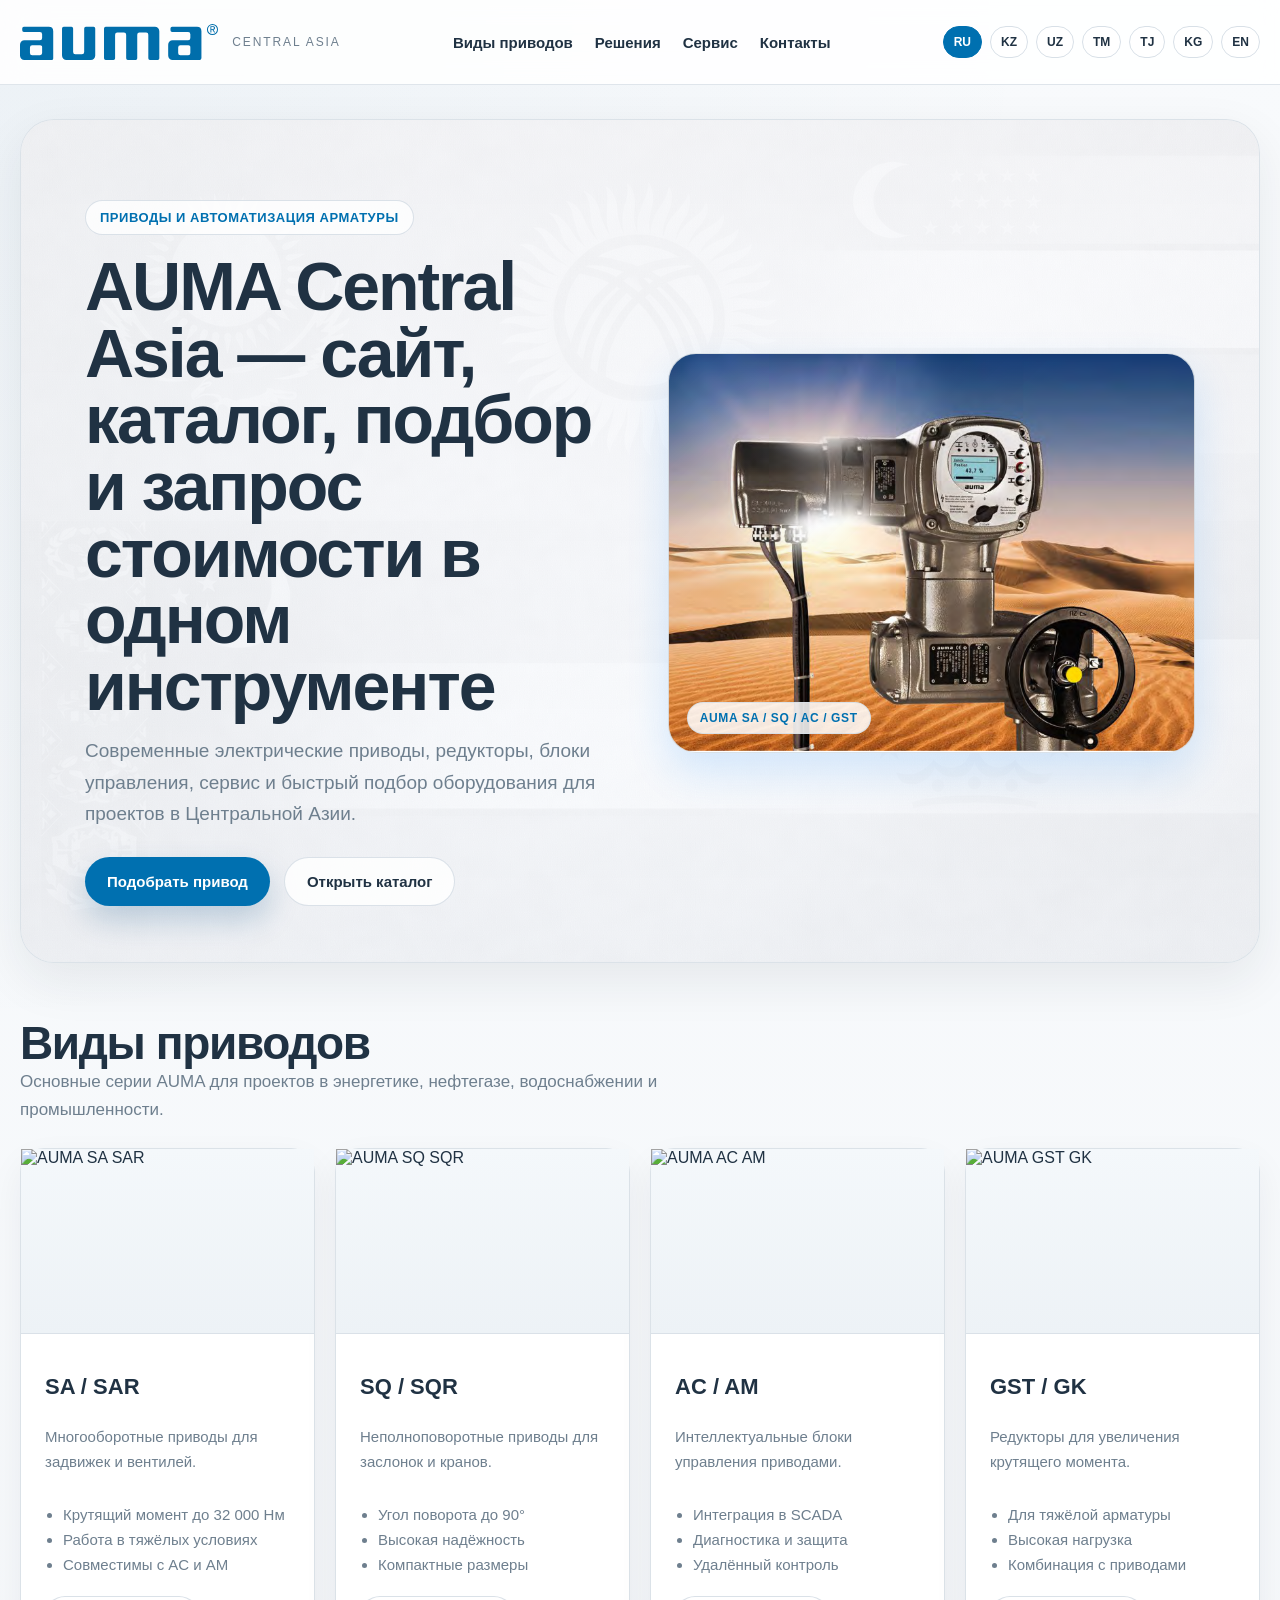
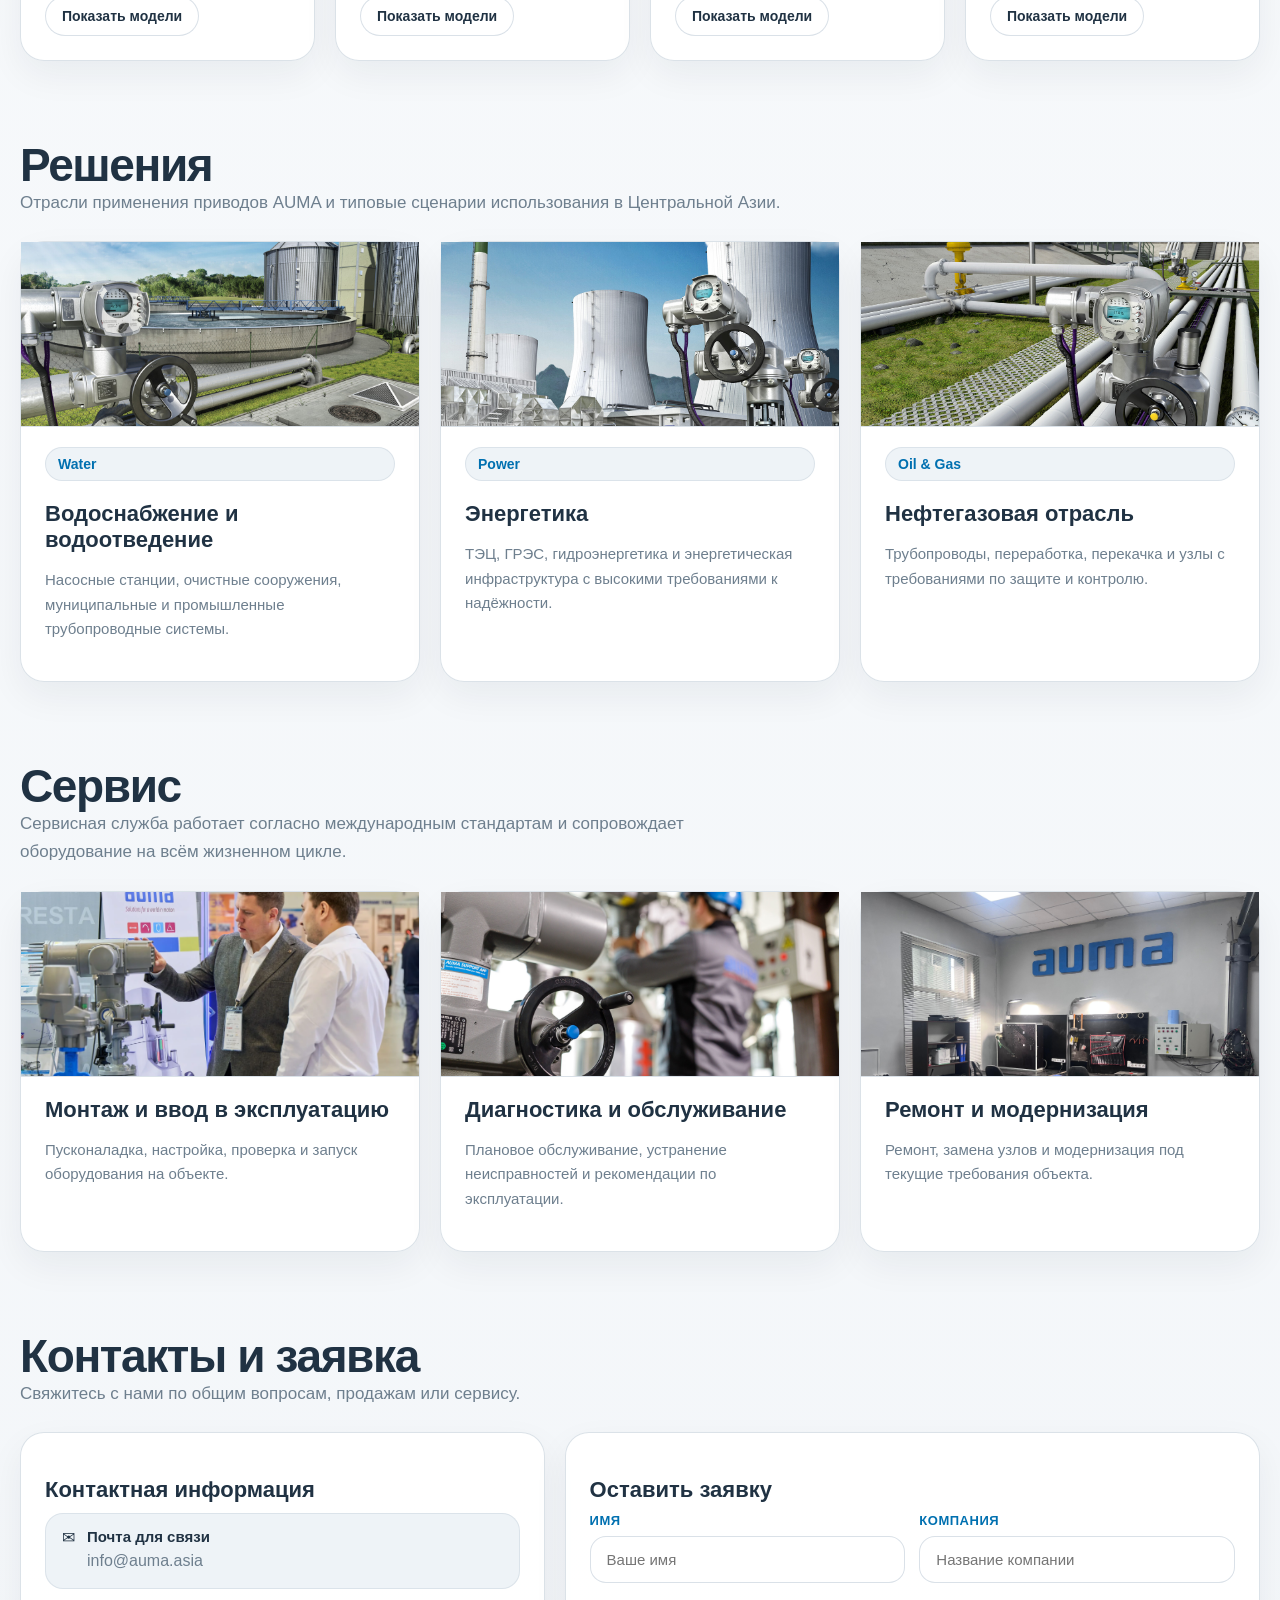
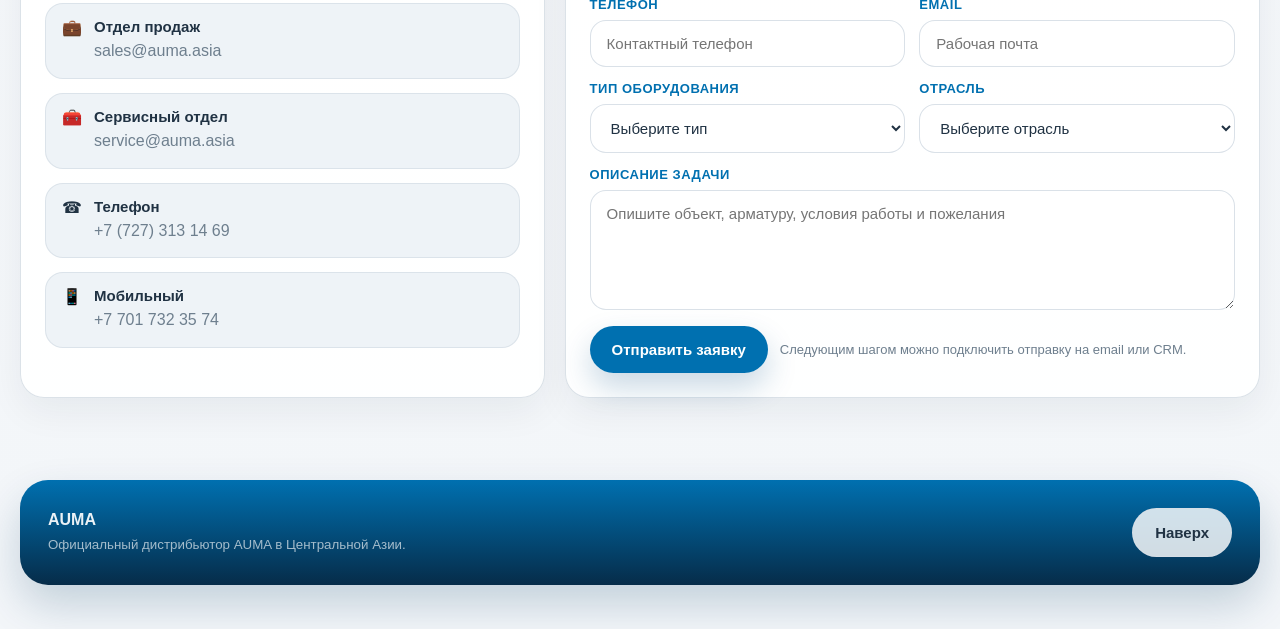
==== index.html @ 79d2a7bd "v1. website auma.asia" ====
<!DOCTYPE html>
<html lang="ru">
<head>
  <meta charset="UTF-8" />
  <meta name="viewport" content="width=device-width, initial-scale=1.0" />
  <title>AUMA Central Asia</title>
  <meta name="description" content="Официальный дистрибьютор AUMA в Центральной Азии. Электрические приводы, редукторы, блоки управления. Казахстан, Узбекистан, Кыргызстан, Таджикистан, Туркменистан.">
  <meta name="keywords" content="AUMA, электроприводы, арматура, Казахстан, Центральная Азия, дистрибьютор">
  <meta name="author" content="Actuator Service">

  <!-- Open Graph — как сайт выглядит при шеринге в мессенджерах -->
  <meta property="og:title" content="AUMA Central Asia — официальный дистрибьютор">
  <meta property="og:description" content="Электрические приводы и промышленная арматура для Центральной Азии.">
  <meta property="og:type" content="website">
  <meta property="og:url" content="https://auma.asia">
  <style>
    :root {
      --bg: #f3f6f9;
      --surface: #ffffff;
      --surface-2: #eef3f7;
      --text: #203243;
      --muted: #6e7f8e;
      --line: #d8e0e7;
      --brand: #0070B0;
      --brand-dark: #0070B0;
      --shadow: 0 18px 50px rgba(23, 39, 56, 0.08);
      --container: 1240px;
    }

    * { box-sizing: border-box; }
    html { scroll-behavior: smooth; }
    body {
      margin: 0;
      font-family: Arial, Helvetica, sans-serif;
      color: var(--text);
      background:
        radial-gradient(circle at top left, rgba(10,79,132,0.05), transparent 26%),
        linear-gradient(180deg, #f8fafc 0%, var(--bg) 100%);
    }

    a { color: inherit; text-decoration: none; }
    img { display: block; max-width: 100%; }
    button, input, select, textarea { font: inherit; }

    .container {
      width: min(var(--container), calc(100% - 28px));
      margin: 0 auto;
    }

    .topbar {
      position: sticky;
      top: 0;
      z-index: 50;
      backdrop-filter: blur(14px);
      background: rgba(255,255,255,0.86);
      border-bottom: 1px solid rgba(216,224,231,0.82);
    }

    .topbar-inner {
      min-height: 84px;
      display: grid;
      grid-template-columns: auto 1fr auto;
      gap: 18px;
      align-items: center;
    }

    .logo-wrap {
      display: flex;
      align-items: center;
      gap: 14px;
      min-width: 230px;
    }

    .logo-mark {
      width: 54px;
      height: 54px;
      border-radius: 12px;
      background: linear-gradient(180deg, var(--brand), var(--brand-dark));
      color: #fff;
      display: grid;
      place-items: center;
      font-weight: 900;
      font-size: 22px;
      letter-spacing: 1px;
      box-shadow: 0 10px 22px rgba(10,79,132,0.18);
    }

    .logo-text {
      display: flex;
      flex-direction: column;
      gap: 2px;
    }

    .logo-text strong {
      font-size: 40px;
      line-height: 1;
      color: var(--brand);
      letter-spacing: 0.08em;
    }

    .logo-text span {
      font-size: 12px;
      letter-spacing: 0.16em;
      text-transform: uppercase;
      color: var(--muted);
    }

    .nav {
      display: flex;
      justify-content: center;
      align-items: center;
      gap: 22px;
      flex-wrap: wrap;
    }

    .nav a {
      font-size: 15px;
      font-weight: 700;
      color: var(--text);
      position: relative;
      padding: 8px 0;
    }

    .nav a::after {
      content: "";
      position: absolute;
      left: 0;
      bottom: -2px;
      width: 0;
      height: 2px;
      background: var(--brand);
      transition: width 0.2s ease;
    }

    .nav a:hover::after,
    .nav a:focus-visible::after { width: 100%; }

    .lang-switch {
      display: flex;
      align-items: center;
      gap: 8px;
      flex-wrap: wrap;
      justify-content: flex-end;
      min-width: 280px;
    }

    .lang-btn {
      border: 1px solid var(--line);
      background: rgba(255,255,255,0.9);
      color: var(--text);
      padding: 8px 10px;
      border-radius: 999px;
      font-size: 12px;
      font-weight: 700;
      cursor: pointer;
      transition: all 0.2s ease;
    }

    .lang-btn.active,
    .lang-btn:hover { background: var(--brand); color: #fff; border-color: var(--brand); }

    .hero { padding: 34px 0 40px; }

    .hero-card {
      position: relative;
      overflow: hidden;
      background: linear-gradient(180deg, rgba(255,255,255,0.94), rgba(247,250,252,0.92));
      border-radius: 34px;
      border: 1px solid rgba(216,224,231,0.92);
      box-shadow: var(--shadow);
      min-height: 660px;
    }

    .hero-card::before {
      content: '';
      position: absolute;
      inset: 0;
      background-image: url('img/flags-bg.png');
      background-size: cover;
      background-position: center;
      opacity: 0.45;
      z-index: 0;
    }

    .hero-inner {
      position: relative;
      z-index: 1;
      padding: 80px 64px 56px;
      display: grid;
      grid-template-columns: 1.02fr 0.98fr;
      gap: 34px;
      align-items: center;
      min-height: 660px;
    }

    .eyebrow {
      display: inline-flex;
      padding: 9px 14px;
      border-radius: 999px;
      background: rgba(255,255,255,0.78);
      border: 1px solid rgba(216,224,231,0.95);
      color: var(--brand-dark);
      font-size: 13px;
      font-weight: 700;
      letter-spacing: 0.04em;
      text-transform: uppercase;
      margin-bottom: 18px;
    }

    .hero h1 {
      margin: 0 0 16px;
      font-size: clamp(40px, 6vw, 68px);
      line-height: 0.98;
      letter-spacing: -0.03em;
      max-width: 760px;
    }

    .hero p {
      margin: 0;
      max-width: 700px;
      font-size: 19px;
      line-height: 1.65;
      color: var(--muted);
    }

    .hero-actions {
      display: flex;
      flex-wrap: wrap;
      gap: 14px;
      margin-top: 28px;
    }

    .btn {
      border: 0;
      border-radius: 999px;
      padding: 15px 22px;
      display: inline-flex;
      align-items: center;
      justify-content: center;
      gap: 10px;
      font-size: 15px;
      font-weight: 700;
      cursor: pointer;
      transition: transform 0.18s ease, box-shadow 0.18s ease, background 0.18s ease;
    }

    .btn:hover { transform: translateY(-1px); }
    .btn-primary {
      color: #fff;
      background: linear-gradient(180deg, var(--brand), var(--brand-dark));
      box-shadow: 0 14px 30px rgba(10,79,132,0.22);
    }
    .btn-secondary {
      color: var(--text);
      background: rgba(255,255,255,0.82);
      border: 1px solid rgba(216,224,231,0.94);
    }
    .btn-secondary:hover {
      background: var(--brand-dark);
      color: #ffffff;
      border-color: var(--brand-dark);
    }
      
    .btn-small { padding: 11px 16px; font-size: 14px; }

    .visual-frame {
      overflow: hidden;
      border-radius: 28px;
      border: 1px solid rgba(216,224,231,0.92);
      background: linear-gradient(180deg, #f8fafc, #edf3f7);
      box-shadow: 0 18px 42px rgba(22, 138, 255, 0.164);
    }

    .hero-visual {
      min-height: 400px;
      background:
        linear-gradient(135deg, rgba(10,79,132,0.08), transparent 45%),
        url('img/auma basic 1 block.png') center/contain no-repeat,
        linear-gradient(180deg, #f8fafc, #edf3f7);
      background-size: auto, cover, cover;
      position: relative;
    }

    .hero-visual::after {
      content: 'AUMA SA / SQ / AC / GST';
      position: absolute;
      left: 18px;
      bottom: 18px;
      padding: 8px 12px;
      border-radius: 999px;
      background: rgba(255,255,255,0.85);
      border: 1px solid rgba(216,224,231,0.92);
      color: var(--brand-dark);
      font-size: 12px;
      font-weight: 700;
      letter-spacing: 0.05em;
    }

    .section { padding: 16px 0 64px; }
    .section-header {
      display: flex;
      justify-content: space-between;
      align-items: end;
      gap: 14px;
      flex-wrap: wrap;
      margin-bottom: 24px;
    }

    .section-header h2 {
      margin: 0;
      font-size: clamp(30px, 4vw, 46px);
      line-height: 1.05;
      letter-spacing: -0.03em;
    }

    .section-header p {
      margin: 0;
      max-width: 780px;
      font-size: 17px;
      color: var(--muted);
      line-height: 1.65;
    }

    .drive-grid,
    .segment-grid,
    .service-grid,
    .contact-grid,
    .tools-grid,
    .quote-grid {
      display: grid;
      gap: 20px;
    }

    .drive-grid { grid-template-columns: repeat(4, minmax(0, 1fr)); }
    .segment-grid { grid-template-columns: repeat(3, minmax(0, 1fr)); }
    .service-grid { grid-template-columns: repeat(3, minmax(0, 1fr)); }
    .contact-grid { grid-template-columns: 0.86fr 1.14fr; }
    .tools-grid { grid-template-columns: 1fr 1fr; }
    .quote-grid { grid-template-columns: 1.15fr 0.85fr; }

    .card {
      background: rgba(255,255,255,0.92);
      border: 1px solid rgba(216,224,231,0.92);
      border-radius: 24px;
      padding: 24px;
      box-shadow: 0 14px 36px rgba(21,36,51,0.06);
    }

    .card h3 {
      margin: 20px 0 10px;
      font-size: 22px;
    }

    .card p,
    .card li,
    .muted {
      color: var(--muted);
      line-height: 1.65;
      font-size: 15px;
    }

    .card ul { margin: 14px 0 0; padding-left: 18px; }

    .card-media {
      position: relative;
      height: 185px;
      margin: -24px -24px 20px;
      border-bottom: 1px solid rgba(216,224,231,0.92);
      background: linear-gradient(180deg, #f4f8fb, #edf2f6);
      display: flex;
      align-items: center;
      justify-content: center;
      overflow: hidden;
    }

    .card-media img { width: 100%; height: 100%; object-fit: cover; }

    .chip-row {
      display: flex;
      flex-wrap: wrap;
      gap: 8px;
      margin-top: 14px;
    }

    .chip {
      padding: 8px 12px;
      border-radius: 999px;
      background: var(--surface-2);
      border: 1px solid rgba(216,224,231,0.84);
      color: var(--brand-dark);
      font-size: 14px;
      font-weight: 700;
    }

    .series-card { display: flex; flex-direction: column; }
    .series-card .actions,
    .product-card .actions {
      display: flex;
      gap: 10px;
      flex-wrap: wrap;
      margin-top: auto;
      padding-top: 18px;
    }

    .catalog-toolbar {
      display: flex;
      gap: 12px;
      flex-wrap: wrap;
      margin-bottom: 18px;
    }

    .toolbar-input,
    .toolbar-select,
    input,
    select,
    textarea {
      width: 100%;
      border: 1px solid rgba(216,224,231,0.94);
      background: rgba(255,255,255,0.96);
      border-radius: 16px;
      padding: 14px 16px;
      font-size: 15px;
      color: var(--text);
      outline: none;
      transition: border-color 0.2s ease, box-shadow 0.2s ease;
    }

    input:focus,
    select:focus,
    textarea:focus {
      border-color: rgba(10,79,132,0.55);
      box-shadow: 0 0 0 4px rgba(10,79,132,0.08);
    }

    .toolbar-input { min-width: 260px; flex: 1; }
    .toolbar-select { min-width: 210px; flex: 0.45; }

    .product-grid {
      display: grid;
      grid-template-columns: repeat(4, minmax(0, 1fr));
      gap: 20px;
    }

    .product-card {
      background: rgba(255,255,255,0.92);
      border: 1px solid rgba(216,224,231,0.92);
      border-radius: 24px;
      padding: 22px;
      box-shadow: 0 14px 36px rgba(21,36,51,0.06);
      display: flex;
      flex-direction: column;
      gap: 12px;
    }

    .product-card .title-row {
      display: flex;
      align-items: start;
      justify-content: space-between;
      gap: 12px;
    }

    .badge {
      display: inline-flex;
      align-items: center;
      justify-content: center;
      padding: 8px 10px;
      min-width: 84px;
      border-radius: 999px;
      background: rgba(10,79,132,0.08);
      color: var(--brand-dark);
      font-size: 12px;
      font-weight: 800;
    }

    .selector-grid {
      display: grid;
      grid-template-columns: repeat(2, minmax(0, 1fr));
      gap: 14px;
    }

    .field,
    .field-full {
      display: grid;
      gap: 8px;
    }

    .field-full { grid-column: 1 / -1; }

    label {
      font-size: 13px;
      font-weight: 700;
      color: var(--brand-dark);
      text-transform: uppercase;
      letter-spacing: 0.04em;
    }

    textarea { min-height: 120px; resize: vertical; }

    .selector-result {
      margin-top: 18px;
      padding: 18px;
      background: var(--surface-2);
      border-radius: 20px;
      border: 1px solid rgba(216,224,231,0.9);
      min-height: 140px;
    }

    .selector-result h4 { margin: 0 0 8px; font-size: 20px; }

    .contact-list { display: grid; gap: 14px; }

    .contact-item {
      display: flex;
      align-items: start;
      gap: 12px;
      padding: 14px 16px;
      border-radius: 18px;
      background: var(--surface-2);
      border: 1px solid rgba(216,224,231,0.84);
    }

    .contact-item strong { display: block; margin-bottom: 4px; font-size: 15px; }
    .contact-item a,
    .contact-item span { color: var(--muted); line-height: 1.55; }

    .form-grid {
      display: grid;
      grid-template-columns: repeat(2, minmax(0, 1fr));
      gap: 14px;
    }

    .form-actions {
      margin-top: 16px;
      display: flex;
      flex-wrap: wrap;
      gap: 12px;
      align-items: center;
    }

    .form-note { font-size: 13px; color: var(--muted); line-height: 1.55; }

    .quote-table {
      width: 100%;
      border-collapse: collapse;
      font-size: 14px;
    }

    .quote-table th,
    .quote-table td {
      border-bottom: 1px solid rgba(216,224,231,0.86);
      padding: 12px 8px;
      text-align: left;
      vertical-align: top;
    }

    .quote-table th {
      color: var(--brand-dark);
      font-size: 12px;
      text-transform: uppercase;
      letter-spacing: 0.05em;
    }

    .summary-box {
      padding: 18px;
      border-radius: 20px;
      background: var(--surface-2);
      border: 1px solid rgba(216,224,231,0.9);
      display: grid;
      gap: 12px;
    }

    .summary-line {
      display: flex;
      justify-content: space-between;
      gap: 12px;
      font-size: 15px;
    }

    .footer { padding: 18px 0 44px; }

    .footer-card {
      background: linear-gradient(180deg, var(--brand-dark), #062c49);
      color: rgba(255,255,255,0.92);
      border-radius: 28px;
      padding: 28px;
      display: flex;
      justify-content: space-between;
      align-items: center;
      gap: 18px;
      flex-wrap: wrap;
      box-shadow: 0 20px 44px rgba(7,58,98,0.2);
    }

    .footer small { display: block; color: rgba(255,255,255,0.64); margin-top: 6px; line-height: 1.5; }

    .modal {
      position: fixed;
      inset: 0;
      background: rgba(11,22,33,0.58);
      display: none;
      align-items: center;
      justify-content: center;
      padding: 20px;
      z-index: 80;
    }

    .modal.open { display: flex; }

    .modal-card {
      width: min(980px, 100%);
      max-height: min(88vh, 980px);
      overflow: auto;
      background: #fff;
      border-radius: 28px;
      box-shadow: 0 30px 70px rgba(7,20,31,0.24);
      border: 1px solid rgba(216,224,231,0.9);
    }

    .modal-head {
      position: sticky;
      top: 0;
      z-index: 2;
      background: rgba(255,255,255,0.96);
      border-bottom: 1px solid rgba(216,224,231,0.88);
      padding: 20px 24px;
      display: flex;
      justify-content: space-between;
      gap: 16px;
      align-items: start;
    }

    .modal-body { padding: 24px; display: grid; gap: 22px; }

    .modal-close {
      border: 0;
      width: 40px;
      height: 40px;
      border-radius: 999px;
      background: var(--surface-2);
      cursor: pointer;
      font-size: 18px;
      font-weight: 700;
    }

    .td1-grid {
      display: grid;
      grid-template-columns: 0.95fr 1.05fr;
      gap: 20px;
      align-items: start;
    }

    .td1-box {
      border: 1px solid rgba(216,224,231,0.9);
      border-radius: 22px;
      overflow: hidden;
      background: #fff;
    }

    .td1-head {
      padding: 14px 16px;
      background: linear-gradient(180deg, var(--brand), var(--brand-dark));
      color: #fff;
      font-size: 14px;
      font-weight: 800;
      letter-spacing: 0.04em;
      text-transform: uppercase;
    }

    .td1-body { padding: 16px; }

    .spec-table {
      width: 100%;
      border-collapse: collapse;
      font-size: 14px;
    }

    .spec-table td {
      border-bottom: 1px solid rgba(216,224,231,0.84);
      padding: 10px 0;
      vertical-align: top;
    }

    .spec-table td:first-child {
      color: var(--muted);
      width: 42%;
      padding-right: 12px;
    }

    .mini-kpi {
      display: grid;
      grid-template-columns: repeat(3, minmax(0,1fr));
      gap: 12px;
    }

    .mini-kpi .item {
      background: var(--surface-2);
      border: 1px solid rgba(216,224,231,0.86);
      border-radius: 18px;
      padding: 14px;
    }

    .mini-kpi strong { display: block; font-size: 20px; color: var(--brand-dark); }

    @media (max-width: 1180px) {
      .topbar-inner {
        grid-template-columns: 1fr;
        justify-items: center;
        padding: 14px 0;
      }
      .lang-switch,
      .logo-wrap { min-width: auto; }
      .hero-inner,
      .drive-grid,
      .segment-grid,
      .service-grid,
      .contact-grid,
      .tools-grid,
      .quote-grid,
      .product-grid,
      .td1-grid { grid-template-columns: 1fr; }
      .hero-card,
      .hero-inner { min-height: auto; }
      .hero-inner { padding: 54px 24px 34px; }
    }

    @media (max-width: 760px) {
      .container { width: min(var(--container), calc(100% - 18px)); }
      .logo-text strong { font-size: 32px; }
      .hero h1 { font-size: 36px; }
      .hero p { font-size: 17px; }
      .form-grid,
      .selector-grid { grid-template-columns: 1fr; }
      .nav,
      .lang-switch,
      .hero-actions,
      .form-actions { justify-content: flex-start; }
      .flag { opacity: 0.20; }
      .section { padding: 12px 0 42px; }
      .mini-kpi { grid-template-columns: 1fr; }
    }

    .toast {
      position: fixed;
      bottom: 32px;
      right: 32px;
      z-index: 999;
      background: #fff;
      border: 1px solid rgba(216,224,231,0.92);
      border-radius: 16px;
      box-shadow: 0 18px 50px rgba(23,39,56,0.13);
      padding: 18px 24px;
      display: flex;
      align-items: center;
      gap: 14px;
      font-size: 15px;
      font-weight: 600;
      color: var(--text);
      max-width: 360px;
      transform: translateY(120px);
      opacity: 0;
      transition: all 0.35s cubic-bezier(0.34, 1.56, 0.64, 1);
    }
    .toast.show {
      transform: translateY(0);
      opacity: 1;
    }
    .toast-icon {
      width: 36px;
      height: 36px;
      border-radius: 50%;
      background: linear-gradient(180deg, var(--brand), var(--brand-dark));
      color: #fff;
      display: grid;
      place-items: center;
      flex-shrink: 0;
      font-size: 18px;
    }
  </style>
</head>
<body>
  <header class="topbar">
    <div class="container topbar-inner">
        <a class="logo-wrap" href="#top" aria-label="AUMA Central Asia">
          <img src="img/auma-logo.svg" alt="AUMA" style="height:36px;">
          <span style="font-size:12px;letter-spacing:0.16em;text-transform:uppercase;color:var(--muted);" data-i18n="brandRegion">Central Asia</span>
        </a>

      <nav class="nav" aria-label="Главная навигация">
        <a href="#drives" data-i18n="navDrives">Виды приводов</a>
        <a href="#solutions" data-i18n="navSolutions">Решения</a>
        <a href="#service" data-i18n="navService">Сервис</a>
        <a href="#contacts" data-i18n="navContacts">Контакты</a>
      </nav>

      <div class="lang-switch" aria-label="Переключение языка">
        <button class="lang-btn active" data-lang="ru">RU</button>
        <button class="lang-btn" data-lang="kk">KZ</button>
        <button class="lang-btn" data-lang="uz">UZ</button>
        <button class="lang-btn" data-lang="tk">TM</button>
        <button class="lang-btn" data-lang="tg">TJ</button>
        <button class="lang-btn" data-lang="ky">KG</button>
        <button class="lang-btn" data-lang="en">EN</button>
      </div>
    </div>
  </header>

  <main id="top">
    <section class="hero">
      <div class="container">
        <div class="hero-card">
          <div class="hero-inner">
            <div>
              <div class="eyebrow" data-i18n="eyebrow">Приводы и автоматизация арматуры</div>
              <h1 data-i18n="heroTitle">AUMA Central Asia — сайт, каталог, подбор и запрос стоимости в одном инструменте</h1>
              <p data-i18n="heroText">Современные электрические приводы, редукторы, блоки управления, сервис и быстрый подбор оборудования для проектов в Центральной Азии.</p>
              <div class="hero-actions">
                <a class="btn btn-primary" href="#selector" data-i18n="heroCtaPrimary">Подобрать привод</a>
                <a class="btn btn-secondary" href="#catalog" data-i18n="heroCtaSecondary">Открыть каталог</a>
              </div>
            </div>

            <div class="visual-frame hero-visual"></div>
          </div>
        </div>
      </div>
    </section>

    <section class="section" id="drives">
      <div class="container">
        <div class="section-header">
          <div>
            <h2 data-i18n="drivesTitle">Виды приводов</h2>
            <p data-i18n="drivesText">Основные серии AUMA для проектов в энергетике, нефтегазе, водоснабжении и промышленности.</p>
          </div>
        </div>

        <div class="drive-grid">
          <article class="card series-card">
            <div class="card-media"><img src="https://www.auma.com/com/images/products/drehantriebe/37881/image-thumb__37881__product_details_header_image/sa.3c988321.png" alt="AUMA SA SAR"></div>
            <h3>SA / SAR</h3>
            <p data-i18n="series1Text">Многооборотные приводы для задвижек и вентилей.</p>
            <ul>
              <li data-i18n="series1Li1">Крутящий момент до 32 000 Нм</li>
              <li data-i18n="series1Li2">Работа в тяжёлых условиях</li>
              <li data-i18n="series1Li3">Совместимы с AC и AM</li>
            </ul>
            <div class="actions">
              <button class="btn btn-secondary btn-small" type="button" onclick="filterCatalog('multi-turn')" data-i18n="showSeriesBtn">Показать модели</button>
            </div>
          </article>

          <article class="card series-card">
            <div class="card-media"><img src="https://www.auma.com/com/images/products/schwenkantriebe/44355/image-thumb__44355__searchResultsCard/sq_sqr_1.35718224.png" alt="AUMA SQ SQR"></div>
            <h3>SQ / SQR</h3>
            <p data-i18n="series2Text">Неполноповоротные приводы для заслонок и кранов.</p>
            <ul>
              <li data-i18n="series2Li1">Угол поворота до 90°</li>
              <li data-i18n="series2Li2">Высокая надёжность</li>
              <li data-i18n="series2Li3">Компактные размеры</li>
            </ul>
            <div class="actions">
              <button class="btn btn-secondary btn-small" type="button" onclick="filterCatalog('part-turn')" data-i18n="showSeriesBtn">Показать модели</button>
            </div>
          </article>

          <article class="card series-card">
            <div class="card-media"><img src="https://auma.com/com/images/products/steuerungen/37918/image-thumb__37918__width1200/ac.ff9a479d.png" alt="AUMA AC AM"></div>
            <h3>AC / AM</h3>
            <p data-i18n="series3Text">Интеллектуальные блоки управления приводами.</p>
            <ul>
              <li data-i18n="series3Li1">Интеграция в SCADA</li>
              <li data-i18n="series3Li2">Диагностика и защита</li>
              <li data-i18n="series3Li3">Удалённый контроль</li>
            </ul>
            <div class="actions">
              <button class="btn btn-secondary btn-small" type="button" onclick="filterCatalog('control')" data-i18n="showSeriesBtn">Показать модели</button>
            </div>
          </article>

          <article class="card series-card">
            <div class="card-media"><img src="https://auma.com/com/images/products/drehgetriebe/37896/image-thumb__37896__width1200/gst.499da7db.png" alt="AUMA GST GK"></div>
            <h3>GST / GK</h3>
            <p data-i18n="series4Text">Редукторы для увеличения крутящего момента.</p>
            <ul>
              <li data-i18n="series4Li1">Для тяжёлой арматуры</li>
              <li data-i18n="series4Li2">Высокая нагрузка</li>
              <li data-i18n="series4Li3">Комбинация с приводами</li>
            </ul>
            <div class="actions">
              <button class="btn btn-secondary btn-small" type="button" onclick="filterCatalog('gearbox')" data-i18n="showSeriesBtn">Показать модели</button>
            </div>
          </article>
        </div>
      </div>
    </section>

    <section class="section" id="solutions">
      <div class="container">
        <div class="section-header">
          <div>
            <h2 data-i18n="solutionsTitle">Решения</h2>
            <p data-i18n="solutionsText">Отрасли применения приводов AUMA и типовые сценарии использования в Центральной Азии.</p>
          </div>
        </div>

        <div class="segment-grid">
          <article class="card">
            <div class="card-media"><img src="img/water.jpg" alt="Water"></div>
            <div class="chip">Water</div>
            <h3 data-i18n="seg1Title">Водоснабжение и водоотведение</h3>
            <p data-i18n="seg1Text">Насосные станции, очистные сооружения, муниципальные и промышленные трубопроводные системы.</p>
          </article>
          <article class="card">
            <div class="card-media"><img src="img/power.jpg" alt="Power"></div>
            <div class="chip">Power</div>
            <h3 data-i18n="seg2Title">Энергетика</h3>
            <p data-i18n="seg2Text">ТЭЦ, ГРЭС, гидроэнергетика и энергетическая инфраструктура с высокими требованиями к надёжности.</p>
          </article>
          <article class="card">
            <div class="card-media"><img src="img/oil & gaz.jpg" alt="Oil Gas"></div>
            <div class="chip">Oil &amp; Gas</div>
            <h3 data-i18n="seg3Title">Нефтегазовая отрасль</h3>
            <p data-i18n="seg3Text">Трубопроводы, переработка, перекачка и узлы с требованиями по защите и контролю.</p>
          </article>
        </div>
      </div>
    </section>

    <section class="section" id="service">
      <div class="container">
        <div class="section-header">
          <div>
            <h2 data-i18n="serviceTitle">Сервис</h2>
            <p data-i18n="serviceText">Сервисная служба работает согласно международным стандартам и сопровождает оборудование на всём жизненном цикле.</p>
          </div>
        </div>

        <div class="service-grid">
          <article class="card">
            <div class="card-media"><img src="img/inst.webp" alt="Диагностика"></div>
            <h3 data-i18n="srv1Title">Монтаж и ввод в эксплуатацию</h3>
            <p data-i18n="srv1Text">Пусконаладка, настройка, проверка и запуск оборудования на объекте.</p>
          </article>
          <article class="card">
            <div class="card-media"><img src="img/diagnostics.jpg" alt="Диагностика"></div>
            <h3 data-i18n="srv2Title">Диагностика и обслуживание</h3>
            <p data-i18n="srv2Text">Плановое обслуживание, устранение неисправностей и рекомендации по эксплуатации.</p>
          </article>
          <article class="card">
            <div class="card-media"><img src="img/service.jpeg" style="object-fit: cover; object-position: top;" alt="Диагностика"></div>
            <h3 data-i18n="srv3Title">Ремонт и модернизация</h3>
            <p data-i18n="srv3Text">Ремонт, замена узлов и модернизация под текущие требования объекта.</p>
          </article>
        </div>
      </div>
    </section>

    <section class="section" id="contacts">
      <div class="container">
        <div class="section-header">
          <div>
            <h2 data-i18n="contactsTitle">Контакты и заявка</h2>
            <p data-i18n="contactsText">Свяжитесь с нами по общим вопросам, продажам или сервису. Ниже — форма для первичного запроса.</p>
          </div>
        </div>

        <div class="contact-grid">
          <div class="card">
            <h3 data-i18n="contactCardTitle">Контактная информация</h3>
            <div class="contact-list">
              <div class="contact-item"><div>✉</div><div><strong data-i18n="emailMainTitle">Почта для связи</strong><a href="mailto:info@auma.asia">info@auma.asia</a></div></div>
              <div class="contact-item"><div>💼</div><div><strong data-i18n="emailSalesTitle">Отдел продаж</strong><a href="mailto:sales@auma.asia">sales@auma.asia</a></div></div>
              <div class="contact-item"><div>🧰</div><div><strong data-i18n="emailServiceTitle">Сервисный отдел</strong><a href="mailto:service@auma.asia">service@auma.asia</a></div></div>
              <div class="contact-item"><div>☎</div><div><strong data-i18n="phoneTitle">Телефон</strong><a href="tel:+77273131469">+7 (727) 313 14 69</a></div></div>
              <div class="contact-item"><div>📱</div><div><strong data-i18n="mobileTitle">Мобильный</strong><a href="tel:+77017323574">+7 701 732 35 74</a></div></div>
            </div>
          </div>

          <div class="card">
            <h3 data-i18n="formTitle">Оставить заявку</h3>
            <form id="contactForm">
              <div class="form-grid">
                <div class="field"><label for="name" data-i18n="fieldName">Имя</label><input id="name" type="text" placeholder="Ваше имя" data-i18n-placeholder="fieldNamePlaceholder" /></div>
                <div class="field"><label for="company" data-i18n="fieldCompany">Компания</label><input id="company" type="text" placeholder="Название компании" data-i18n-placeholder="fieldCompanyPlaceholder" /></div>
                <div class="field"><label for="phone" data-i18n="fieldPhone">Телефон</label><input id="phone" type="text" placeholder="Контактный телефон" data-i18n-placeholder="fieldPhonePlaceholder" /></div>
                <div class="field"><label for="email" data-i18n="fieldEmail">Email</label><input id="email" type="email" placeholder="Рабочая почта" data-i18n-placeholder="fieldEmailPlaceholder" /></div>
                <div class="field"><label for="equipment" data-i18n="fieldEquipment">Тип оборудования</label><select id="equipment"><option data-i18n="optEquipmentDefault">Выберите тип</option><option data-i18n="optEquipment1">Многооборотный привод</option><option data-i18n="optEquipment2">Неполноповоротный привод</option><option data-i18n="optEquipment3">Блок управления</option><option data-i18n="optEquipment4">Редуктор</option></select></div>
                <div class="field"><label for="industry" data-i18n="fieldIndustry">Отрасль</label><select id="industry"><option data-i18n="optIndustryDefault">Выберите отрасль</option><option data-i18n="optIndustry1">Вода и водоотведение</option><option data-i18n="optIndustry2">Энергетика</option><option data-i18n="optIndustry3">Нефтегаз</option><option data-i18n="optIndustry4">Промышленность</option></select></div>
                <div class="field field-full"><label for="task" data-i18n="fieldTask">Описание задачи</label><textarea id="task" placeholder="Опишите объект, арматуру, условия работы и пожелания" data-i18n-placeholder="fieldTaskPlaceholder"></textarea></div>
              </div>
              <div class="form-actions">
                <button class="btn btn-primary" type="submit" data-i18n="formSubmit">Отправить заявку</button>
                <div class="form-note" data-i18n="formNote">Следующим шагом можно подключить отправку на email или CRM.</div>
              </div>
            </form>
          </div>
        </div>
      </div>
    </section>
  </main>

  <footer class="footer">
    <div class="container">
      <div class="footer-card">
        <div>
          <strong>AUMA</strong>
          <small data-i18n="footerText">Central Asia website concept. Каталог, подбор и запрос стоимости объединены в один инструмент для продаж.</small>
        </div>
        <a class="btn btn-secondary" href="#top" data-i18n="backTop">Наверх</a>
      </div>
    </div>
  </footer>

  <div class="modal" id="detailModal" aria-hidden="true">
    <div class="modal-card">
      <div class="modal-head">
        <div>
          <div class="muted" id="modalSerie"></div>
        </div>
      </div>
    </div>
  </div>

    <script>
        const dicts = {
          ru: {
            brandRegion: "Central Asia",
            navDrives: "Виды приводов",
            navCatalog: "Каталог",
            navSelector: "Подбор",
            navSolutions: "Решения",
            navService: "Сервис",
            navContacts: "Контакты",
            eyebrow: "Приводы и автоматизация арматуры",
            heroTitle: "AUMA Central Asia — сайт, каталог, подбор и запрос стоимости в одном инструменте",
            heroText: "Современные электрические приводы, редукторы, блоки управления, сервис и быстрый подбор оборудования для проектов в Центральной Азии.",
            heroCtaPrimary: "Подобрать привод",
            heroCtaSecondary: "Открыть каталог",
            drivesTitle: "Виды приводов",
            drivesText: "Основные серии AUMA для проектов в энергетике, нефтегазе, водоснабжении и промышленности.",
            series1Text: "Многооборотные приводы для задвижек и вентилей.",
            series1Li1: "Крутящий момент до 32 000 Нм",
            series1Li2: "Работа в тяжёлых условиях",
            series1Li3: "Совместимы с AC и AM",
            series2Text: "Неполноповоротные приводы для заслонок и кранов.",
            series2Li1: "Угол поворота до 90°",
            series2Li2: "Высокая надёжность",
            series2Li3: "Компактные размеры",
            series3Text: "Интеллектуальные блоки управления приводами.",
            series3Li1: "Интеграция в SCADA",
            series3Li2: "Диагностика и защита",
            series3Li3: "Удалённый контроль",
            series4Text: "Редукторы для увеличения крутящего момента.",
            series4Li1: "Для тяжёлой арматуры",
            series4Li2: "Высокая нагрузка",
            series4Li3: "Комбинация с приводами",
            showSeriesBtn: "Показать модели",
            catalogTitle: "Мини каталог моделей",
            catalogText: "Краткие карточки моделей, открытие TD1 и отправка запроса на стоимость без отображения цен.",
            searchPlaceholder: "Поиск по серии, модели, применению",
            filterAll: "Все типы",
            filterApplicationAll: "Все отрасли",
            selectorTitle: "Подбор привода",
            selectorText: "Простой опросный лист для первичной рекомендации модели и быстрого перехода к карточке или запросу стоимости.",
            selectorFormTitle: "Опросный лист",
            fieldType: "Тип оборудования",
            optMulti: "Многооборотный",
            optPart: "Неполноповоротный",
            optControl: "Блок управления",
            optGearbox: "Редуктор",
            fieldApplication: "Отрасль",
            fieldControl: "Управление",
            optAny: "Любое",
            optNone: "Не требуется",
            fieldEx: "Исполнение",
            optStandard: "Стандарт",
            fieldTorque: "Требуемый момент, Нм",
            selectBtn: "Подобрать модель",
            resetBtn: "Сбросить",
            selectorResultTitle: "Результат подбора",
            selectorResultText: "Выберите параметры и нажмите кнопку подбора. Система предложит наиболее подходящую модель.",
            quoteBuilderTitle: "Запрос стоимости",
            quoteBuilderText: "Добавляйте модели из каталога или из результата подбора. Здесь формируется запрос на коммерческое предложение.",
            thModel: "Модель",
            thQty: "Кол-во",
            quoteEmpty: "Пока нет выбранных позиций.",
            summaryItems: "Позиций",
            summaryQty: "Количество",
            summaryStatus: "Стоимость",
            priceOnRequest: "Цена по запросу",
            buildQuoteBtn: "Сформировать запрос",
            solutionsTitle: "Решения",
            solutionsText: "Отрасли применения приводов AUMA и типовые сценарии использования в Центральной Азии.",
            seg1Title: "Водоснабжение и водоотведение",
            seg1Text: "Насосные станции, очистные сооружения, муниципальные и промышленные трубопроводные системы.",
            seg2Title: "Энергетика",
            seg2Text: "ТЭЦ, ГРЭС, гидроэнергетика и энергетическая инфраструктура с высокими требованиями к надёжности.",
            seg3Title: "Нефтегазовая отрасль",
            seg3Text: "Трубопроводы, переработка, перекачка и узлы с требованиями по защите и контролю.",
            serviceTitle: "Сервис",
            serviceText: "Сервисная служба работает согласно международным стандартам и сопровождает оборудование на всём жизненном цикле.",
            srv1Title: "Монтаж и ввод в эксплуатацию",
            srv1Text: "Пусконаладка, настройка, проверка и запуск оборудования на объекте.",
            srv2Title: "Диагностика и обслуживание",
            srv2Text: "Плановое обслуживание, устранение неисправностей и рекомендации по эксплуатации.",
            srv3Title: "Ремонт и модернизация",
            srv3Text: "Ремонт, замена узлов и модернизация под текущие требования объекта.",
            contactsTitle: "Контакты и заявка",
            contactsText: "Свяжитесь с нами по общим вопросам, продажам или сервису.",
            contactCardTitle: "Контактная информация",
            emailMainTitle: "Почта для связи",
            emailSalesTitle: "Отдел продаж",
            emailServiceTitle: "Сервисный отдел",
            phoneTitle: "Телефон",
            mobileTitle: "Мобильный",
            formTitle: "Оставить заявку",
            fieldName: "Имя",
            fieldNamePlaceholder: "Ваше имя",
            fieldCompany: "Компания",
            fieldCompanyPlaceholder: "Название компании",
            fieldPhone: "Телефон",
            fieldPhonePlaceholder: "Контактный телефон",
            fieldEmail: "Email",
            fieldEmailPlaceholder: "Рабочая почта",
            fieldEquipment: "Тип оборудования",
            optEquipmentDefault: "Выберите тип",
            optEquipment1: "Многооборотный привод",
            optEquipment2: "Неполноповоротный привод",
            optEquipment3: "Блок управления",
            optEquipment4: "Редуктор",
            fieldIndustry: "Отрасль",
            optIndustryDefault: "Выберите отрасль",
            optIndustry1: "Вода и водоотведение",
            optIndustry2: "Энергетика",
            optIndustry3: "Нефтегаз",
            optIndustry4: "Промышленность",
            fieldTask: "Описание задачи",
            fieldTaskPlaceholder: "Опишите объект, арматуру, условия работы и пожелания",
            formSubmit: "Отправить заявку",
            formNote: "Следующим шагом можно подключить отправку на email или CRM.",
            formSuccess: "Заявка отправлена! Мы свяжемся с вами в ближайшее время.",
            footerText: "Официальный дистрибьютор AUMA в Центральной Азии.",
            backTop: "Наверх",
          },

          kk: {
            brandRegion: "Орталық Азия",
            navDrives: "Жетек түрлері",
            navCatalog: "Каталог",
            navSelector: "Таңдау",
            navSolutions: "Шешімдер",
            navService: "Сервис",
            navContacts: "Байланыс",
            eyebrow: "Жетектер және арматура автоматикасы",
            heroTitle: "AUMA Орталық Азия — сайт, каталог, таңдау және баға сұрату бір құралда",
            heroText: "Орталық Азия жобалары үшін заманауи электр жетектері, редукторлар, басқару блоктары, сервис және жабдықты жылдам таңдау.",
            heroCtaPrimary: "Жетек таңдау",
            heroCtaSecondary: "Каталогты ашу",
            drivesTitle: "Жетек түрлері",
            drivesText: "Энергетика, мұнай-газ, сумен жабдықтау және өнеркәсіп жобалары үшін AUMA негізгі сериялары.",
            series1Text: "Задвижкалар мен вентильдерге арналған көп айналмалы жетектер.",
            series1Li1: "32 000 Нм дейін бұрылу моменті",
            series1Li2: "Ауыр жағдайларда жұмыс",
            series1Li3: "AC және AM-мен үйлесімді",
            series2Text: "Заслонкалар мен крандарға арналған толық емес айналмалы жетектер.",
            series2Li1: "90° дейін бұрылу бұрышы",
            series2Li2: "Жоғары сенімділік",
            series2Li3: "Компактты өлшемдер",
            series3Text: "Жетектерді интеллектуалды басқару блоктары.",
            series3Li1: "SCADA-ға интеграция",
            series3Li2: "Диагностика және қорғаныс",
            series3Li3: "Қашықтан басқару",
            series4Text: "Бұрылу моментін арттыруға арналған редукторлар.",
            series4Li1: "Ауыр арматура үшін",
            series4Li2: "Жоғары жүктеме",
            series4Li3: "Жетектермен үйлесім",
            showSeriesBtn: "Модельдерді көрсету",
            catalogTitle: "Мини модельдер каталогы",
            catalogText: "Модель карточкалары, TD1 ашу және баға белгісіз коммерциялық ұсыныс сұрату.",
            searchPlaceholder: "Сериясы, моделі, қолданысы бойынша іздеу",
            filterAll: "Барлық түрлер",
            filterApplicationAll: "Барлық салалар",
            selectorTitle: "Жетекті таңдау",
            selectorText: "Модельді бастапқы ұсыну үшін қарапайым сауалнама.",
            selectorFormTitle: "Сауалнама",
            fieldType: "Жабдық түрі",
            optMulti: "Көп айналмалы",
            optPart: "Толық емес айналмалы",
            optControl: "Басқару блогы",
            optGearbox: "Редуктор",
            fieldApplication: "Сала",
            fieldControl: "Басқару",
            optAny: "Кез келген",
            optNone: "Қажет емес",
            fieldEx: "Орындалу",
            optStandard: "Стандарт",
            fieldTorque: "Қажетті момент, Нм",
            selectBtn: "Модель таңдау",
            resetBtn: "Тазалау",
            selectorResultTitle: "Таңдау нәтижесі",
            selectorResultText: "Параметрлерді таңдап, таңдау батырмасын басыңыз.",
            quoteBuilderTitle: "Баға сұрату",
            quoteBuilderText: "Каталогтан немесе таңдау нәтижесінен модельдер қосыңыз.",
            thModel: "Модель",
            thQty: "Саны",
            quoteEmpty: "Таңдалған позициялар жоқ.",
            summaryItems: "Позициялар",
            summaryQty: "Саны",
            summaryStatus: "Құны",
            priceOnRequest: "Баға сұраныс бойынша",
            buildQuoteBtn: "Сұраныс жасау",
            solutionsTitle: "Шешімдер",
            solutionsText: "AUMA жетектерінің қолданыс салалары және Орталық Азиядағы типтік сценарийлер.",
            seg1Title: "Сумен жабдықтау және су бұру",
            seg1Text: "Сорғы станциялары, тазарту құрылыстары, муниципалдық және өнеркәсіптік құбыр жүйелері.",
            seg2Title: "Энергетика",
            seg2Text: "ЖЭС, ГРЭС, гидроэнергетика және жоғары сенімділік талаптары бар энергетикалық инфрақұрылым.",
            seg3Title: "Мұнай-газ саласы",
            seg3Text: "Құбыр желілері, өңдеу, айдау және қорғаныс пен бақылау талаптары бар торабтар.",
            serviceTitle: "Сервис",
            serviceText: "Сервис қызметі халықаралық стандарттарға сәйкес жұмыс істейді.",
            srv1Title: "Монтаж және іске қосу",
            srv1Text: "Пусконаладка, баптау, тексеру және объектіде жабдықты іске қосу.",
            srv2Title: "Диагностика және қызмет көрсету",
            srv2Text: "Жоспарлы қызмет, ақауларды жою және пайдалану бойынша ұсыныстар.",
            srv3Title: "Жөндеу және жаңарту",
            srv3Text: "Жөндеу, тораптарды ауыстыру және объектінің ағымдағы талаптарына сәйкес жаңарту.",
            contactsTitle: "Байланыс және өтінім",
            contactsText: "Жалпы сұрақтар, сату немесе сервис бойынша бізге хабарласыңыз.",
            contactCardTitle: "Байланыс ақпараты",
            emailMainTitle: "Байланыс поштасы",
            emailSalesTitle: "Сату бөлімі",
            emailServiceTitle: "Сервис бөлімі",
            phoneTitle: "Телефон",
            mobileTitle: "Мобильді",
            formTitle: "Өтінім қалдыру",
            fieldName: "Аты",
            fieldNamePlaceholder: "Сіздің атыңыз",
            fieldCompany: "Компания",
            fieldCompanyPlaceholder: "Компания атауы",
            fieldPhone: "Телефон",
            fieldPhonePlaceholder: "Байланыс телефоны",
            fieldEmail: "Email",
            fieldEmailPlaceholder: "Жұмыс поштасы",
            fieldEquipment: "Жабдық түрі",
            optEquipmentDefault: "Түрді таңдаңыз",
            optEquipment1: "Көп айналмалы жетек",
            optEquipment2: "Толық емес айналмалы жетек",
            optEquipment3: "Басқару блогы",
            optEquipment4: "Редуктор",
            fieldIndustry: "Сала",
            optIndustryDefault: "Саланы таңдаңыз",
            optIndustry1: "Су және су бұру",
            optIndustry2: "Энергетика",
            optIndustry3: "Мұнай-газ",
            optIndustry4: "Өнеркәсіп",
            fieldTask: "Тапсырма сипаттамасы",
            fieldTaskPlaceholder: "Объектіні, арматураны, жұмыс жағдайларын сипаттаңыз",
            formSubmit: "Өтінім жіберу",
            formNote: "Келесі қадамда email немесе CRM-ге жіберуді қосуға болады.",
            formSuccess: "Өтінім жіберілді! Жақын арада хабарласамыз.",
            footerText: "Орталық Азиядағы AUMA ресми дистрибьюторы.",
            backTop: "Жоғары",
          },

          uz: {
            brandRegion: "Markaziy Osiyo",
            navDrives: "Haydovchi turlari",
            navCatalog: "Katalog",
            navSelector: "Tanlash",
            navSolutions: "Yechimlar",
            navService: "Servis",
            navContacts: "Aloqa",
            eyebrow: "Haydovchilar va armatura avtomatikasi",
            heroTitle: "AUMA Markaziy Osiyo — sayt, katalog, tanlash va narx so'rash bir vositada",
            heroText: "Markaziy Osiyo loyihalari uchun zamonaviy elektr haydovchilar, reduktorlar, boshqaruv bloklari, servis va tezkor uskunalar tanlash.",
            heroCtaPrimary: "Haydovchi tanlash",
            heroCtaSecondary: "Katalogni ochish",
            drivesTitle: "Haydovchi turlari",
            drivesText: "Energetika, neftgaz, suv ta'minoti va sanoat loyihalari uchun AUMA asosiy seriyalari.",
            series1Text: "Zadvizhkalar va ventillar uchun ko'p aylanuvchi haydovchilar.",
            series1Li1: "32 000 Nm gacha burilish momenti",
            series1Li2: "Og'ir sharoitlarda ishlash",
            series1Li3: "AC va AM bilan mos keladi",
            series2Text: "Zaslonkalar va kranlar uchun to'liq bo'lmagan aylanuvchi haydovchilar.",
            series2Li1: "90° gacha burilish burchagi",
            series2Li2: "Yuqori ishonchlilik",
            series2Li3: "Kompakt o'lchamlar",
            series3Text: "Haydovchilarni intellektual boshqarish bloklari.",
            series3Li1: "SCADA bilan integratsiya",
            series3Li2: "Diagnostika va himoya",
            series3Li3: "Masofaviy boshqaruv",
            series4Text: "Burilish momentini oshirish uchun reduktorlar.",
            series4Li1: "Og'ir armatura uchun",
            series4Li2: "Yuqori yuklanma",
            series4Li3: "Haydovchilar bilan kombinatsiya",
            showSeriesBtn: "Modellarni ko'rsatish",
            catalogTitle: "Mini modellar katalogi",
            catalogText: "Model kartochkalari, TD1 ochish va narxsiz tijorat taklifi so'rash.",
            searchPlaceholder: "Seriya, model, qo'llanish bo'yicha qidirish",
            filterAll: "Barcha turlar",
            filterApplicationAll: "Barcha sohalar",
            selectorTitle: "Haydovchini tanlash",
            selectorText: "Model uchun dastlabki tavsiya beruvchi oddiy so'rovnoma.",
            selectorFormTitle: "So'rovnoma",
            fieldType: "Uskunа turi",
            optMulti: "Ko'p aylanuvchi",
            optPart: "To'liq bo'lmagan aylanuvchi",
            optControl: "Boshqaruv bloki",
            optGearbox: "Reduktor",
            fieldApplication: "Soha",
            fieldControl: "Boshqaruv",
            optAny: "Istalgan",
            optNone: "Kerak emas",
            fieldEx: "Ijro",
            optStandard: "Standart",
            fieldTorque: "Talab qilinadigan moment, Nm",
            selectBtn: "Model tanlash",
            resetBtn: "Tozalash",
            selectorResultTitle: "Tanlash natijasi",
            selectorResultText: "Parametrlarni tanlang va tanlash tugmasini bosing.",
            quoteBuilderTitle: "Narx so'rash",
            quoteBuilderText: "Katalogdan yoki tanlash natijasidan modellar qo'shing.",
            thModel: "Model",
            thQty: "Miqdori",
            quoteEmpty: "Tanlangan pozitsiyalar yo'q.",
            summaryItems: "Pozitsiyalar",
            summaryQty: "Miqdori",
            summaryStatus: "Narxi",
            priceOnRequest: "Narx so'rov asosida",
            buildQuoteBtn: "So'rov shakllantirish",
            solutionsTitle: "Yechimlar",
            solutionsText: "AUMA haydovchilarini qo'llash sohalari va Markaziy Osiyodagi tipik stsenariylar.",
            seg1Title: "Suv ta'minoti va suv oqova",
            seg1Text: "Nasos stantsiyalari, tozalash inshootlari, munitsipal va sanoat quvur tizimlari.",
            seg2Title: "Energetika",
            seg2Text: "IES, GRES, gidroenergetika va yuqori ishonchlilik talablari bilan energetika infratuzilmasi.",
            seg3Title: "Neft-gaz sohasi",
            seg3Text: "Quvurlar, qayta ishlash, pompалаш va himoya va nazorat talablari bilan tugunlar.",
            serviceTitle: "Servis",
            serviceText: "Servis xizmati xalqaro standartlarga muvofiq ishlaydi.",
            srv1Title: "Montaj va ishga tushirish",
            srv1Text: "Sozlash, tekshirish va ob'ektda uskunani ishga tushirish.",
            srv2Title: "Diagnostika va texnik xizmat",
            srv2Text: "Rejalashtirilgan xizmat, nosozliklarni bartaraf etish va foydalanish bo'yicha tavsiyalar.",
            srv3Title: "Ta'mirlash va modernizatsiya",
            srv3Text: "Ta'mirlash, tugunlarni almashtirish va ob'ektning joriy talablariga moslash.",
            contactsTitle: "Aloqa va ariza",
            contactsText: "Umumiy savollar, sotish yoki servis bo'yicha biz bilan bog'laning.",
            contactCardTitle: "Aloqa ma'lumotlari",
            emailMainTitle: "Aloqa pochtasi",
            emailSalesTitle: "Savdo bo'limi",
            emailServiceTitle: "Servis bo'limi",
            phoneTitle: "Telefon",
            mobileTitle: "Mobil",
            formTitle: "Ariza qoldirish",
            fieldName: "Ism",
            fieldNamePlaceholder: "Ismingiz",
            fieldCompany: "Kompaniya",
            fieldCompanyPlaceholder: "Kompaniya nomi",
            fieldPhone: "Telefon",
            fieldPhonePlaceholder: "Aloqa telefoni",
            fieldEmail: "Email",
            fieldEmailPlaceholder: "Ish pochtasi",
            fieldEquipment: "Uskunа turi",
            optEquipmentDefault: "Turni tanlang",
            optEquipment1: "Ko'p aylanuvchi haydovchi",
            optEquipment2: "To'liq bo'lmagan aylanuvchi haydovchi",
            optEquipment3: "Boshqaruv bloki",
            optEquipment4: "Reduktor",
            fieldIndustry: "Soha",
            optIndustryDefault: "Sohani tanlang",
            optIndustry1: "Suv va suv oqova",
            optIndustry2: "Energetika",
            optIndustry3: "Neft-gaz",
            optIndustry4: "Sanoat",
            fieldTask: "Vazifa tavsifi",
            fieldTaskPlaceholder: "Ob'ekt, armatura, ish sharoitlarini tasvirlang",
            formSubmit: "Ariza yuborish",
            formNote: "Keyingi bosqichda email yoki CRM-ga yuborishni ulash mumkin.",
            formSuccess: "Ariza yuborildi! Tez orada murojaat qilamiz.",
            footerText: "Markaziy Osiyoda AUMA rasmiy distribyutori.",
            backTop: "Yuqoriga",
          },

          tk: {
            brandRegion: "Merkezi Aziýa",
            navDrives: "Hereketlendirijiler",
            navCatalog: "Katalog",
            navSelector: "Saýlamak",
            navSolutions: "Çözgütler",
            navService: "Hyzmat",
            navContacts: "Habarlaşmak",
            eyebrow: "Hereketlendirijiler we armatura awtomatikasy",
            heroTitle: "AUMA Merkezi Aziýa — saýt, katalog, saýlamak we baha soramak bir guraldyr",
            heroText: "Merkezi Aziýa taslamalary üçin häzirki zaman elektrik hereketlendirijileri, redüktorlar, dolandyryş bloklary, hyzmat we enjamy çalt saýlamak.",
            heroCtaPrimary: "Hereketlendiriji saýlamak",
            heroCtaSecondary: "Katalogy açmak",
            drivesTitle: "Hereketlendiriji görnüşleri",
            drivesText: "Energetika, nebit-gaz, suw üpjünçiligi we senagat taslamalary üçin AUMA esasy seriýalary.",
            series1Text: "Klapanlar we turba armaturasy üçin köp aýlanmaly hereketlendirijiler.",
            series1Li1: "32 000 Nm çenli aýlanma momenti",
            series1Li2: "Agyr şertlerde işlemek",
            series1Li3: "AC we AM bilen gabat gelýär",
            series2Text: "Klapanlar we kranlar üçin doly bolmadyk aýlanmaly hereketlendirijiler.",
            series2Li1: "90° çenli aýlanma burç",
            series2Li2: "Ýokary ygtybarlylyk",
            series2Li3: "Kompakt ölçegler",
            series3Text: "Hereketlendirijileri intellektual dolandyryş bloklary.",
            series3Li1: "SCADA bilen integrasiýa",
            series3Li2: "Diagnostika we gorag",
            series3Li3: "Uzakdan dolandyryş",
            series4Text: "Aýlanma momentini artdyrmak üçin redüktorlar.",
            series4Li1: "Agyr armatura üçin",
            series4Li2: "Ýokary ýüklenme",
            series4Li3: "Hereketlendirijiler bilen kombinasiýa",
            showSeriesBtn: "Modelleri görkezmek",
            catalogTitle: "Mini modeller katalogy",
            catalogText: "Model kartlary we bahasy görkezilmän täjirçilik teklibini soramak.",
            searchPlaceholder: "Seriýa, model, ulanylýan ýer boýunça gözleg",
            filterAll: "Ähli görnüşler",
            filterApplicationAll: "Ähli pudaklar",
            selectorTitle: "Hereketlendiriji saýlamak",
            selectorText: "Model üçin başlangyç maslahat berýän ýönekeý soraglar.",
            selectorFormTitle: "Soraglar",
            fieldType: "Enjam görnüşi",
            optMulti: "Köp aýlanmaly",
            optPart: "Doly bolmadyk aýlanmaly",
            optControl: "Dolandyryş blogy",
            optGearbox: "Redüktor",
            fieldApplication: "Pudak",
            fieldControl: "Dolandyryş",
            optAny: "Islendik",
            optNone: "Gerek däl",
            fieldEx: "Ýerine ýetiriş",
            optStandard: "Standart",
            fieldTorque: "Talap edilýän moment, Nm",
            selectBtn: "Model saýlamak",
            resetBtn: "Arassalamak",
            selectorResultTitle: "Saýlamak netijesi",
            selectorResultText: "Parametrleri saýlaň we saýlamak düwmesine basyň.",
            quoteBuilderTitle: "Baha soramak",
            quoteBuilderText: "Katalogdan ýa-da saýlamak netijelerinden modeller goşuň.",
            thModel: "Model",
            thQty: "Sany",
            quoteEmpty: "Saýlanan pozisiýalar ýok.",
            summaryItems: "Pozisiýalar",
            summaryQty: "Sany",
            summaryStatus: "Bahasy",
            priceOnRequest: "Baha soralyp",
            buildQuoteBtn: "Soragy döretmek",
            solutionsTitle: "Çözgütler",
            solutionsText: "AUMA hereketlendirijileriniň ulanylýan pudaklary we Merkezi Aziýadaky adaty ssenariýalar.",
            seg1Title: "Suw üpjünçiligi we lagym",
            seg1Text: "Nasos stansiýalary, arassalaýyş desgalary, şäher we senagat turba ulgamlary.",
            seg2Title: "Energetika",
            seg2Text: "IES, GRES, gidroenergetika we ýokary ygtybarlylyk talaplary bolan energetika infrastrukturasy.",
            seg3Title: "Nebit-gaz pudagy",
            seg3Text: "Turba geçirijileri, gaýtadan işlemek, sormak we gorag we gözegçilik talaplary bolan düwünler.",
            serviceTitle: "Hyzmat",
            serviceText: "Hyzmat gullugy halkara standartlaryna laýyklykda işleýär.",
            srv1Title: "Gurnama we işe girizmek",
            srv1Text: "Sazlamak, barlamak we desgada enjamlary işe girizmek.",
            srv2Title: "Diagnostika we hyzmat",
            srv2Text: "Meýilleşdirilen hyzmat, näsazlyklary aradan aýyrmak we ulanyş boýunça maslahatlar.",
            srv3Title: "Abatlamak we döwrebaplaşdyrmak",
            srv3Text: "Abatlamak, düwünleri çalyşmak we desganyň häzirki talaplary üçin döwrebaplaşdyrmak.",
            contactsTitle: "Habarlaşmak we ýüztutma",
            contactsText: "Umumy soraglar, satuw ýa-da hyzmat boýunça bize ýüz tutuň.",
            contactCardTitle: "Habarlaşmak maglumatlary",
            emailMainTitle: "Habarlaşmak poçtasy",
            emailSalesTitle: "Satuw bölümi",
            emailServiceTitle: "Hyzmat bölümi",
            phoneTitle: "Telefon",
            mobileTitle: "Mobil",
            formTitle: "Ýüztutma galdyrmak",
            fieldName: "At",
            fieldNamePlaceholder: "Adyňyz",
            fieldCompany: "Kompaniýa",
            fieldCompanyPlaceholder: "Kompaniýanyň ady",
            fieldPhone: "Telefon",
            fieldPhonePlaceholder: "Habarlaşmak telefony",
            fieldEmail: "Email",
            fieldEmailPlaceholder: "Iş poçtasy",
            fieldEquipment: "Enjam görnüşi",
            optEquipmentDefault: "Görnüşi saýlaň",
            optEquipment1: "Köp aýlanmaly hereketlendiriji",
            optEquipment2: "Doly bolmadyk aýlanmaly hereketlendiriji",
            optEquipment3: "Dolandyryş blogy",
            optEquipment4: "Redüktor",
            fieldIndustry: "Pudak",
            optIndustryDefault: "Pudagy saýlaň",
            optIndustry1: "Suw we lagym",
            optIndustry2: "Energetika",
            optIndustry3: "Nebit-gaz",
            optIndustry4: "Senagat",
            fieldTask: "Wezipäni beýan etmek",
            fieldTaskPlaceholder: "Desgany, armaturany, iş şertlerini beýan ediň",
            formSubmit: "Ýüztutma ibermek",
            formNote: "Indiki ädimde email ýa-da CRM-e ibermegi birikdirip bolýar.",
            formSuccess: "Ýüztutma iberildi! Ýakyn wagtda habarlaşarys.",
            footerText: "Merkezi Aziýada AUMA resmi distribýutory.",
            backTop: "Ýokary",
          },

          tg: {
            brandRegion: "Осиёи Марказӣ",
            navDrives: "Намудҳои муҳаррик",
            navCatalog: "Каталог",
            navSelector: "Интихоб",
            navSolutions: "Ҳалҳо",
            navService: "Хизматрасонӣ",
            navContacts: "Тамос",
            eyebrow: "Муҳаррикҳо ва автоматикаи арматура",
            heroTitle: "AUMA Осиёи Марказӣ — сайт, каталог, интихоб ва дархости нарх дар як абзор",
            heroText: "Муҳаррикҳои барқии муосир, редукторҳо, блокҳои идоракунӣ, хизматрасонӣ ва интихоби тезкори таҷҳизот барои лоиҳаҳои Осиёи Марказӣ.",
            heroCtaPrimary: "Интихоби муҳаррик",
            heroCtaSecondary: "Кушодани каталог",
            drivesTitle: "Намудҳои муҳаррик",
            drivesText: "Силсилаҳои асосии AUMA барои лоиҳаҳо дар энергетика, нефту газ, таъминоти об ва саноат.",
            series1Text: "Муҳаррикҳои гардиши бисёр барои задвижкаҳо ва вентилҳо.",
            series1Li1: "Лаҳзаи гардиш то 32 000 Нм",
            series1Li2: "Кор дар шароити вазнин",
            series1Li3: "Мутобиқ бо AC ва AM",
            series2Text: "Муҳаррикҳои гардиши нопурра барои заслонкаҳо ва кранҳо.",
            series2Li1: "Кунҷи гардиш то 90°",
            series2Li2: "Эътимоднокии баланд",
            series2Li3: "Андозаҳои компактӣ",
            series3Text: "Блокҳои интеллектуалии идоракунии муҳаррикҳо.",
            series3Li1: "Интегратсия бо SCADA",
            series3Li2: "Диагностика ва ҳифз",
            series3Li3: "Идоракунии аз дур",
            series4Text: "Редукторҳо барои зиёд кардани лаҳзаи гардиш.",
            series4Li1: "Барои арматураи вазнин",
            series4Li2: "Бори баланд",
            series4Li3: "Омезиш бо муҳаррикҳо",
            showSeriesBtn: "Нишон додани моделҳо",
            catalogTitle: "Мини каталоги моделҳо",
            catalogText: "Корточкаҳои модел, кушодани TD1 ва дархости пешниҳоди тиҷоратӣ бидуни нархҳо.",
            searchPlaceholder: "Ҷустуҷӯ аз рӯи силсила, модел, истифода",
            filterAll: "Ҳамаи намудҳо",
            filterApplicationAll: "Ҳамаи соҳаҳо",
            selectorTitle: "Интихоби муҳаррик",
            selectorText: "Пурсишномаи оддӣ барои тавсияи аввалин модел.",
            selectorFormTitle: "Пурсишнома",
            fieldType: "Намуди таҷҳизот",
            optMulti: "Гардиши бисёр",
            optPart: "Гардиши нопурра",
            optControl: "Блоки идоракунӣ",
            optGearbox: "Редуктор",
            fieldApplication: "Соҳа",
            fieldControl: "Идоракунӣ",
            optAny: "Ҳар гуна",
            optNone: "Зарур нест",
            fieldEx: "Иҷро",
            optStandard: "Стандарт",
            fieldTorque: "Лаҳзаи талабшаванда, Нм",
            selectBtn: "Интихоби модел",
            resetBtn: "Тозакунӣ",
            selectorResultTitle: "Натиҷаи интихоб",
            selectorResultText: "Параметрҳоро интихоб кунед ва тугмаи интихобро пахш кунед.",
            quoteBuilderTitle: "Дархости нарх",
            quoteBuilderText: "Аз каталог ё натиҷаи интихоб моделҳо илова кунед.",
            thModel: "Модел",
            thQty: "Миқдор",
            quoteEmpty: "Мавқеъҳои интихобшуда вуҷуд надоранд.",
            summaryItems: "Мавқеъҳо",
            summaryQty: "Миқдор",
            summaryStatus: "Арзиш",
            priceOnRequest: "Нарх аз рӯи дархост",
            buildQuoteBtn: "Ташаккули дархост",
            solutionsTitle: "Ҳалҳо",
            solutionsText: "Соҳаҳои истифодаи муҳаррикҳои AUMA ва сенарияҳои маъмул дар Осиёи Марказӣ.",
            seg1Title: "Таъминоти об ва обрезӣ",
            seg1Text: "Истгоҳҳои насос, иншооти тозакунӣ, системаҳои қубури шаҳрӣ ва саноатӣ.",
            seg2Title: "Энергетика",
            seg2Text: "НЭС, ГРЭС, гидроэнергетика ва инфрасохтори энергетикӣ бо талаботи баланди эътимоднокӣ.",
            seg3Title: "Соҳаи нефту газ",
            seg3Text: "Қубурҳо, коркард, насос ва гиреҳҳо бо талаботи ҳифз ва назорат.",
            serviceTitle: "Хизматрасонӣ",
            serviceText: "Хизмати сервис мувофиқи стандартҳои байналмилалӣ кор мекунад.",
            srv1Title: "Насб ва ба кор андохтан",
            srv1Text: "Танзим, санҷиш ва ба кор андохтани таҷҳизот дар объект.",
            srv2Title: "Диагностика ва хизматрасонӣ",
            srv2Text: "Хизматрасонии банақша, бартараф кардани нуқсонҳо ва тавсияҳо оид ба истифода.",
            srv3Title: "Таъмир ва навсозӣ",
            srv3Text: "Таъмир, иваз кардани гиреҳҳо ва навсозӣ барои талаботи ҷории объект.",
            contactsTitle: "Тамос ва ариза",
            contactsText: "Барои саволҳои умумӣ, фурӯш ё хизматрасонӣ бо мо тамос гиред.",
            contactCardTitle: "Маълумоти тамос",
            emailMainTitle: "Почтаи тамос",
            emailSalesTitle: "Бахши фурӯш",
            emailServiceTitle: "Бахши хизматрасонӣ",
            phoneTitle: "Телефон",
            mobileTitle: "Мобилӣ",
            formTitle: "Гузоштани ариза",
            fieldName: "Ном",
            fieldNamePlaceholder: "Номи шумо",
            fieldCompany: "Ширкат",
            fieldCompanyPlaceholder: "Номи ширкат",
            fieldPhone: "Телефон",
            fieldPhonePlaceholder: "Телефони тамос",
            fieldEmail: "Email",
            fieldEmailPlaceholder: "Почтаи корӣ",
            fieldEquipment: "Намуди таҷҳизот",
            optEquipmentDefault: "Намудро интихоб кунед",
            optEquipment1: "Муҳаррики гардиши бисёр",
            optEquipment2: "Муҳаррики гардиши нопурра",
            optEquipment3: "Блоки идоракунӣ",
            optEquipment4: "Редуктор",
            fieldIndustry: "Соҳа",
            optIndustryDefault: "Соҳаро интихоб кунед",
            optIndustry1: "Об ва обрезӣ",
            optIndustry2: "Энергетика",
            optIndustry3: "Нефту газ",
            optIndustry4: "Саноат",
            fieldTask: "Тавсифи вазифа",
            fieldTaskPlaceholder: "Объект, арматура, шароити корро тавсиф кунед",
            formSubmit: "Фиристодани ариза",
            formNote: "Дар қадами баъдӣ мегардад фиристодан ба email ё CRM.",
            formSuccess: "Ариза фиристода шуд! Ба зудӣ тамос мегирем.",
            footerText: "Дистрибьютори расмии AUMA дар Осиёи Марказӣ.",
            backTop: "Боло",
          },

          ky: {
            brandRegion: "Борбордук Азия",
            navDrives: "Жетектин түрлөрү",
            navCatalog: "Каталог",
            navSelector: "Тандоо",
            navSolutions: "Чечимдер",
            navService: "Сервис",
            navContacts: "Байланыш",
            eyebrow: "Жетектер жана арматура автоматикасы",
            heroTitle: "AUMA Борбордук Азия — сайт, каталог, тандоо жана баа суроо бир куралда",
            heroText: "Борбордук Азия долбоорлору үчүн заманбап электр жетектери, редукторлор, башкаруу блоктору, сервис жана жабдыктарды тез тандоо.",
            heroCtaPrimary: "Жетек тандоо",
            heroCtaSecondary: "Каталогду ачуу",
            drivesTitle: "Жетектин түрлөрү",
            drivesText: "Энергетика, мунай-газ, суу менен камсыздоо жана өнөр жай долбоорлору үчүн AUMA негизги сериялары.",
            series1Text: "Задвижкалар жана вентилдер үчүн көп айланмалуу жетектер.",
            series1Li1: "32 000 Нм чейин айланма момент",
            series1Li2: "Оор шарттарда иштөө",
            series1Li3: "AC жана AM менен шайкеш",
            series2Text: "Заслонкалар жана крандар үчүн толук эмес айланмалуу жетектер.",
            series2Li1: "90° чейин айланма бурч",
            series2Li2: "Жогорку ишенимдүүлүк",
            series2Li3: "Компакттуу өлчөмдөр",
            series3Text: "Жетектерди интеллектуалдуу башкаруу блоктору.",
            series3Li1: "SCADA менен интеграция",
            series3Li2: "Диагностика жана коргоо",
            series3Li3: "Алыстан башкаруу",
            series4Text: "Айланма моментти жогорулатуу үчүн редукторлор.",
            series4Li1: "Оор арматура үчүн",
            series4Li2: "Жогорку жүктөмө",
            series4Li3: "Жетектер менен айкалыштыруу",
            showSeriesBtn: "Моделдерди көрсөтүү",
            catalogTitle: "Мини моделдер каталогу",
            catalogText: "Модель карточкалары жана баасыз коммерциялык сунуш суроо.",
            searchPlaceholder: "Сериясы, модели, колдонулушу боюнча издөө",
            filterAll: "Бардык түрлөр",
            filterApplicationAll: "Бардык тармактар",
            selectorTitle: "Жетекти тандоо",
            selectorText: "Модель үчүн алгачкы сунуш берүүчү жөнөкөй суроолор.",
            selectorFormTitle: "Суроолор",
            fieldType: "Жабдыктын түрү",
            optMulti: "Көп айланмалуу",
            optPart: "Толук эмес айланмалуу",
            optControl: "Башкаруу блогу",
            optGearbox: "Редуктор",
            fieldApplication: "Тармак",
            fieldControl: "Башкаруу",
            optAny: "Каалаган",
            optNone: "Керек эмес",
            fieldEx: "Аткаруу",
            optStandard: "Стандарт",
            fieldTorque: "Талап кылынган момент, Нм",
            selectBtn: "Модель тандоо",
            resetBtn: "Тазалоо",
            selectorResultTitle: "Тандоо натыйжасы",
            selectorResultText: "Параметрлерди тандап, тандоо баскычын басыңыз.",
            quoteBuilderTitle: "Баа суроо",
            quoteBuilderText: "Каталогдон же тандоо натыйжасынан моделдер кошуңуз.",
            thModel: "Модель",
            thQty: "Саны",
            quoteEmpty: "Тандалган позициялар жок.",
            summaryItems: "Позициялар",
            summaryQty: "Саны",
            summaryStatus: "Наркы",
            priceOnRequest: "Баасы суроо боюнча",
            buildQuoteBtn: "Суроо түзүү",
            solutionsTitle: "Чечимдер",
            solutionsText: "AUMA жетектеринин колдонулуш тармактары жана Борбордук Азиядагы типтүү сценарийлер.",
            seg1Title: "Суу менен камсыздоо жана канализация",
            seg1Text: "Насос станциялары, тазалоо имараттары, муниципалдык жана өнөр жай түтүк системалары.",
            seg2Title: "Энергетика",
            seg2Text: "ЖЭС, ГРЭС, гидроэнергетика жана жогорку ишенимдүүлүк талаптары бар энергетика инфраструктурасы.",
            seg3Title: "Мунай-газ тармагы",
            seg3Text: "Түтүктөр, иштетүү, сордуруу жана коргоо жана көзөмөл талаптары бар түйүндөр.",
            serviceTitle: "Сервис",
            serviceText: "Сервис кызматы эл аралык стандарттарга ылайык иштейт.",
            srv1Title: "Монтаж жана иштетүүгө киргизүү",
            srv1Text: "Жөнгө салуу, текшерүү жана объектте жабдыктарды иштетүүгө киргизүү.",
            srv2Title: "Диагностика жана тейлөө",
            srv2Text: "Пландаштырылган тейлөө, кемчиликтерди жоюу жана пайдалануу боюнча сунуштар.",
            srv3Title: "Оңдоо жана модернизация",
            srv3Text: "Оңдоо, түйүндөрдү алмаштыруу жана объекттин учурдагы талаптарына ылайыктоо.",
            contactsTitle: "Байланыш жана арыз",
            contactsText: "Жалпы суроолор, сатуу же сервис боюнча биз менен байланышыңыз.",
            contactCardTitle: "Байланыш маалыматы",
            emailMainTitle: "Байланыш почтасы",
            emailSalesTitle: "Сатуу бөлүмү",
            emailServiceTitle: "Сервис бөлүмү",
            phoneTitle: "Телефон",
            mobileTitle: "Мобилдүү",
            formTitle: "Арыз калтыруу",
            fieldName: "Ат",
            fieldNamePlaceholder: "Атыңыз",
            fieldCompany: "Компания",
            fieldCompanyPlaceholder: "Компаниянын аты",
            fieldPhone: "Телефон",
            fieldPhonePlaceholder: "Байланыш телефону",
            fieldEmail: "Email",
            fieldEmailPlaceholder: "Жумуш почтасы",
            fieldEquipment: "Жабдыктын түрү",
            optEquipmentDefault: "Түрдү тандаңыз",
            optEquipment1: "Көп айланмалуу жетек",
            optEquipment2: "Толук эмес айланмалуу жетек",
            optEquipment3: "Башкаруу блогу",
            optEquipment4: "Редуктор",
            fieldIndustry: "Тармак",
            optIndustryDefault: "Тармакты тандаңыз",
            optIndustry1: "Суу жана канализация",
            optIndustry2: "Энергетика",
            optIndustry3: "Мунай-газ",
            optIndustry4: "Өнөр жай",
            fieldTask: "Тапшырманын сүрөттөлүшү",
            fieldTaskPlaceholder: "Объектти, арматураны, иш шарттарын сүрөттөңүз",
            formSubmit: "Арыз жөнөтүү",
            formNote: "Кийинки кадамда email же CRM-ге жөнөтүүнү туташтырса болот.",
            formSuccess: "Арыз жөнөтүлдү! Жакын арада байланышабыз.",
            footerText: "Борбордук Азиядагы AUMA расмий дистрибьютору.",
            backTop: "Жогору",
          },

          en: {
            brandRegion: "Central Asia",
            navDrives: "Drive Types",
            navCatalog: "Catalog",
            navSelector: "Selection",
            navSolutions: "Solutions",
            navService: "Service",
            navContacts: "Contacts",
            eyebrow: "Actuators and valve automation",
            heroTitle: "AUMA Central Asia — website, catalog, selection and price request in one tool",
            heroText: "Modern electric actuators, gearboxes, control units, service and fast equipment selection for projects in Central Asia.",
            heroCtaPrimary: "Select actuator",
            heroCtaSecondary: "Open catalog",
            drivesTitle: "Drive Types",
            drivesText: "Main AUMA series for projects in energy, oil & gas, water supply and industry.",
            series1Text: "Multi-turn actuators for gate valves and globe valves.",
            series1Li1: "Torque up to 32,000 Nm",
            series1Li2: "Operation in harsh conditions",
            series1Li3: "Compatible with AC and AM",
            series2Text: "Part-turn actuators for butterfly valves and ball valves.",
            series2Li1: "Rotation angle up to 90°",
            series2Li2: "High reliability",
            series2Li3: "Compact dimensions",
            series3Text: "Intelligent actuator control units.",
            series3Li1: "SCADA integration",
            series3Li2: "Diagnostics and protection",
            series3Li3: "Remote control",
            series4Text: "Gearboxes for increasing torque.",
            series4Li1: "For heavy-duty valves",
            series4Li2: "High load capacity",
            series4Li3: "Combination with actuators",
            showSeriesBtn: "Show models",
            catalogTitle: "Mini model catalog",
            catalogText: "Model cards, TD1 opening and price request without displaying prices.",
            searchPlaceholder: "Search by series, model, application",
            filterAll: "All types",
            filterApplicationAll: "All industries",
            selectorTitle: "Actuator selection",
            selectorText: "Simple questionnaire for initial model recommendation.",
            selectorFormTitle: "Questionnaire",
            fieldType: "Equipment type",
            optMulti: "Multi-turn",
            optPart: "Part-turn",
            optControl: "Control unit",
            optGearbox: "Gearbox",
            fieldApplication: "Industry",
            fieldControl: "Control",
            optAny: "Any",
            optNone: "Not required",
            fieldEx: "Version",
            optStandard: "Standard",
            fieldTorque: "Required torque, Nm",
            selectBtn: "Select model",
            resetBtn: "Reset",
            selectorResultTitle: "Selection result",
            selectorResultText: "Select parameters and click the selection button.",
            quoteBuilderTitle: "Price request",
            quoteBuilderText: "Add models from the catalog or selection result.",
            thModel: "Model",
            thQty: "Qty",
            quoteEmpty: "No positions selected yet.",
            summaryItems: "Items",
            summaryQty: "Quantity",
            summaryStatus: "Price",
            priceOnRequest: "Price on request",
            buildQuoteBtn: "Build request",
            solutionsTitle: "Solutions",
            solutionsText: "AUMA actuator application industries and typical scenarios in Central Asia.",
            seg1Title: "Water supply and wastewater",
            seg1Text: "Pumping stations, treatment plants, municipal and industrial pipeline systems.",
            seg2Title: "Power generation",
            seg2Text: "Thermal and hydroelectric power plants with high reliability requirements.",
            seg3Title: "Oil & Gas industry",
            seg3Text: "Pipelines, processing, pumping and nodes with protection and control requirements.",
            serviceTitle: "Service",
            serviceText: "Service team operates according to international standards throughout the equipment lifecycle.",
            srv1Title: "Installation and commissioning",
            srv1Text: "Setup, testing and equipment launch at the facility.",
            srv2Title: "Diagnostics and maintenance",
            srv2Text: "Scheduled maintenance, troubleshooting and operational recommendations.",
            srv3Title: "Repair and modernization",
            srv3Text: "Repair, component replacement and modernization for current facility requirements.",
            contactsTitle: "Contacts and inquiry",
            contactsText: "Contact us for general questions, sales or service.",
            contactCardTitle: "Contact information",
            emailMainTitle: "General email",
            emailSalesTitle: "Sales department",
            emailServiceTitle: "Service department",
            phoneTitle: "Phone",
            mobileTitle: "Mobile",
            formTitle: "Leave a request",
            fieldName: "Name",
            fieldNamePlaceholder: "Your name",
            fieldCompany: "Company",
            fieldCompanyPlaceholder: "Company name",
            fieldPhone: "Phone",
            fieldPhonePlaceholder: "Contact phone",
            fieldEmail: "Email",
            fieldEmailPlaceholder: "Work email",
            fieldEquipment: "Equipment type",
            optEquipmentDefault: "Select type",
            optEquipment1: "Multi-turn actuator",
            optEquipment2: "Part-turn actuator",
            optEquipment3: "Control unit",
            optEquipment4: "Gearbox",
            fieldIndustry: "Industry",
            optIndustryDefault: "Select industry",
            optIndustry1: "Water and wastewater",
            optIndustry2: "Power generation",
            optIndustry3: "Oil & Gas",
            optIndustry4: "Industry",
            fieldTask: "Task description",
            fieldTaskPlaceholder: "Describe the facility, valves, operating conditions and requirements",
            formSubmit: "Submit request",
            formNote: "Next step: connect email or CRM submission.",
            formSuccess: "Request submitted! We will contact you shortly.",
            footerText: "Official AUMA distributor in Central Asia.",
            backTop: "Back to top",
          },
        };

        let currentDict = dicts.ru;

        function applyLang(lang) {
          const d = dicts[lang];
          if (!d) return;
          currentDict = d;

          document.querySelectorAll('[data-i18n]').forEach(el => {
            const key = el.getAttribute('data-i18n');
            if (d[key] !== undefined) el.textContent = d[key];
          });

          document.querySelectorAll('[data-i18n-placeholder]').forEach(el => {
            const key = el.getAttribute('data-i18n-placeholder');
            if (d[key] !== undefined) el.placeholder = d[key];
          });

          document.querySelectorAll('.lang-btn').forEach(btn => {
            btn.classList.toggle('active', btn.dataset.lang === lang);
          });

          document.documentElement.lang = lang;
        }

        document.querySelectorAll('.lang-btn').forEach(btn => {
          btn.addEventListener('click', () => applyLang(btn.dataset.lang));
        });

        applyLang('ru');

        document.getElementById('contactForm').addEventListener('submit', async function(e) {
          e.preventDefault();

          const data = {
            access_key: '5d058185-8d27-4268-b318-c20d6058e490',
            to: 'info@act-ser.kz',
            subject: 'Новая заявка — AUMA Central Asia',
            name: document.getElementById('name').value,
            company: document.getElementById('company').value,
            phone: document.getElementById('phone').value,
            email: document.getElementById('email').value,
            equipment: document.getElementById('equipment').value,
            industry: document.getElementById('industry').value,
            task: document.getElementById('task').value,
          };

          const btn = this.querySelector('button[type="submit"]');
          btn.disabled = true;

          try {
            const res = await fetch('https://api.web3forms.com/submit', {
              method: 'POST',
              headers: { 'Content-Type': 'application/json' },
              body: JSON.stringify(data)
            });

            const json = await res.json();
            if (json.success) {
              const toast = document.getElementById('toast');
              document.getElementById('toastMsg').textContent = currentDict.formSuccess;
              toast.classList.add('show');
              setTimeout(() => toast.classList.remove('show'), 4000);
              this.reset();
            } else {
              alert('Ошибка отправки. Попробуйте ещё раз.');
            }
          } catch {
            alert('Ошибка сети. Попробуйте ещё раз.');
          } finally {
            btn.disabled = false;
          }
        });
    </script>
    <div class="toast" id="toast">
      <div class="toast-icon">✓</div>
      <span id="toastMsg">Заявка отправлена! Свяжемся в ближайшее время.</span>
    </div>
</body>
</html>
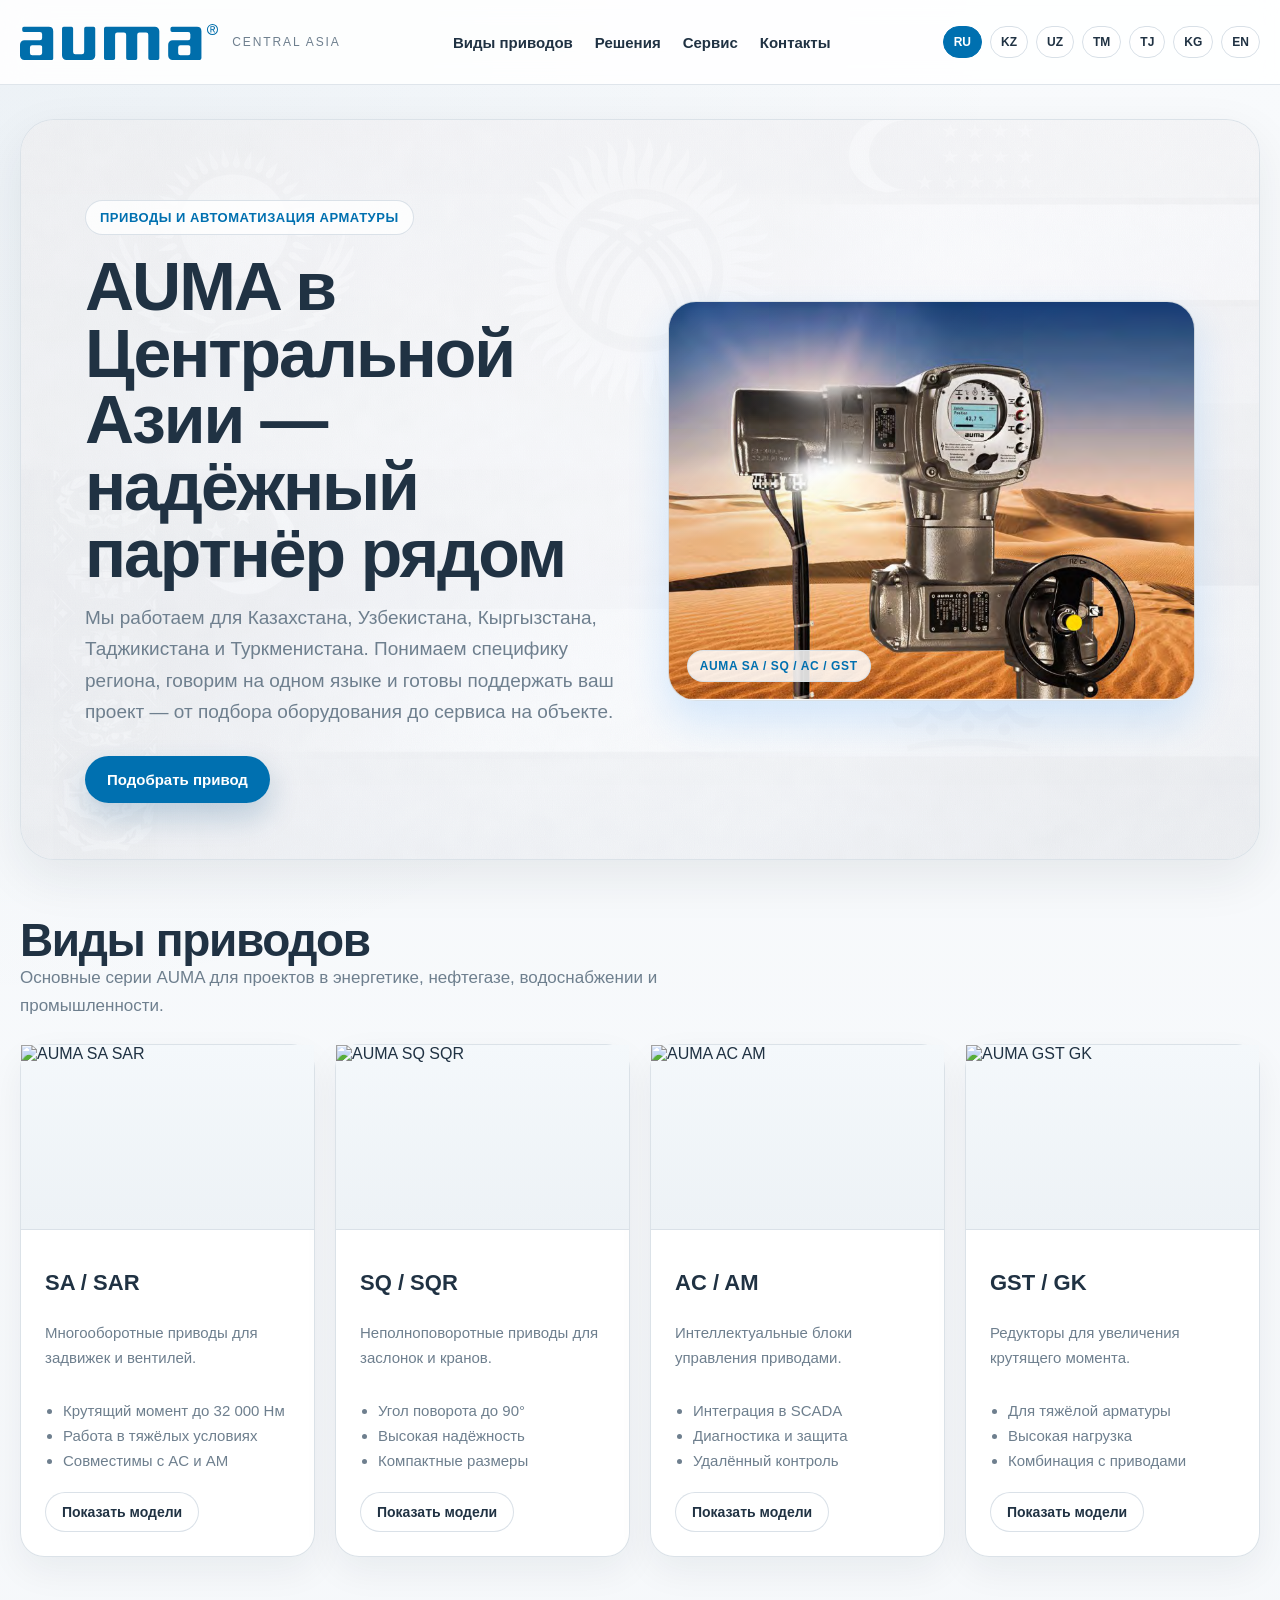
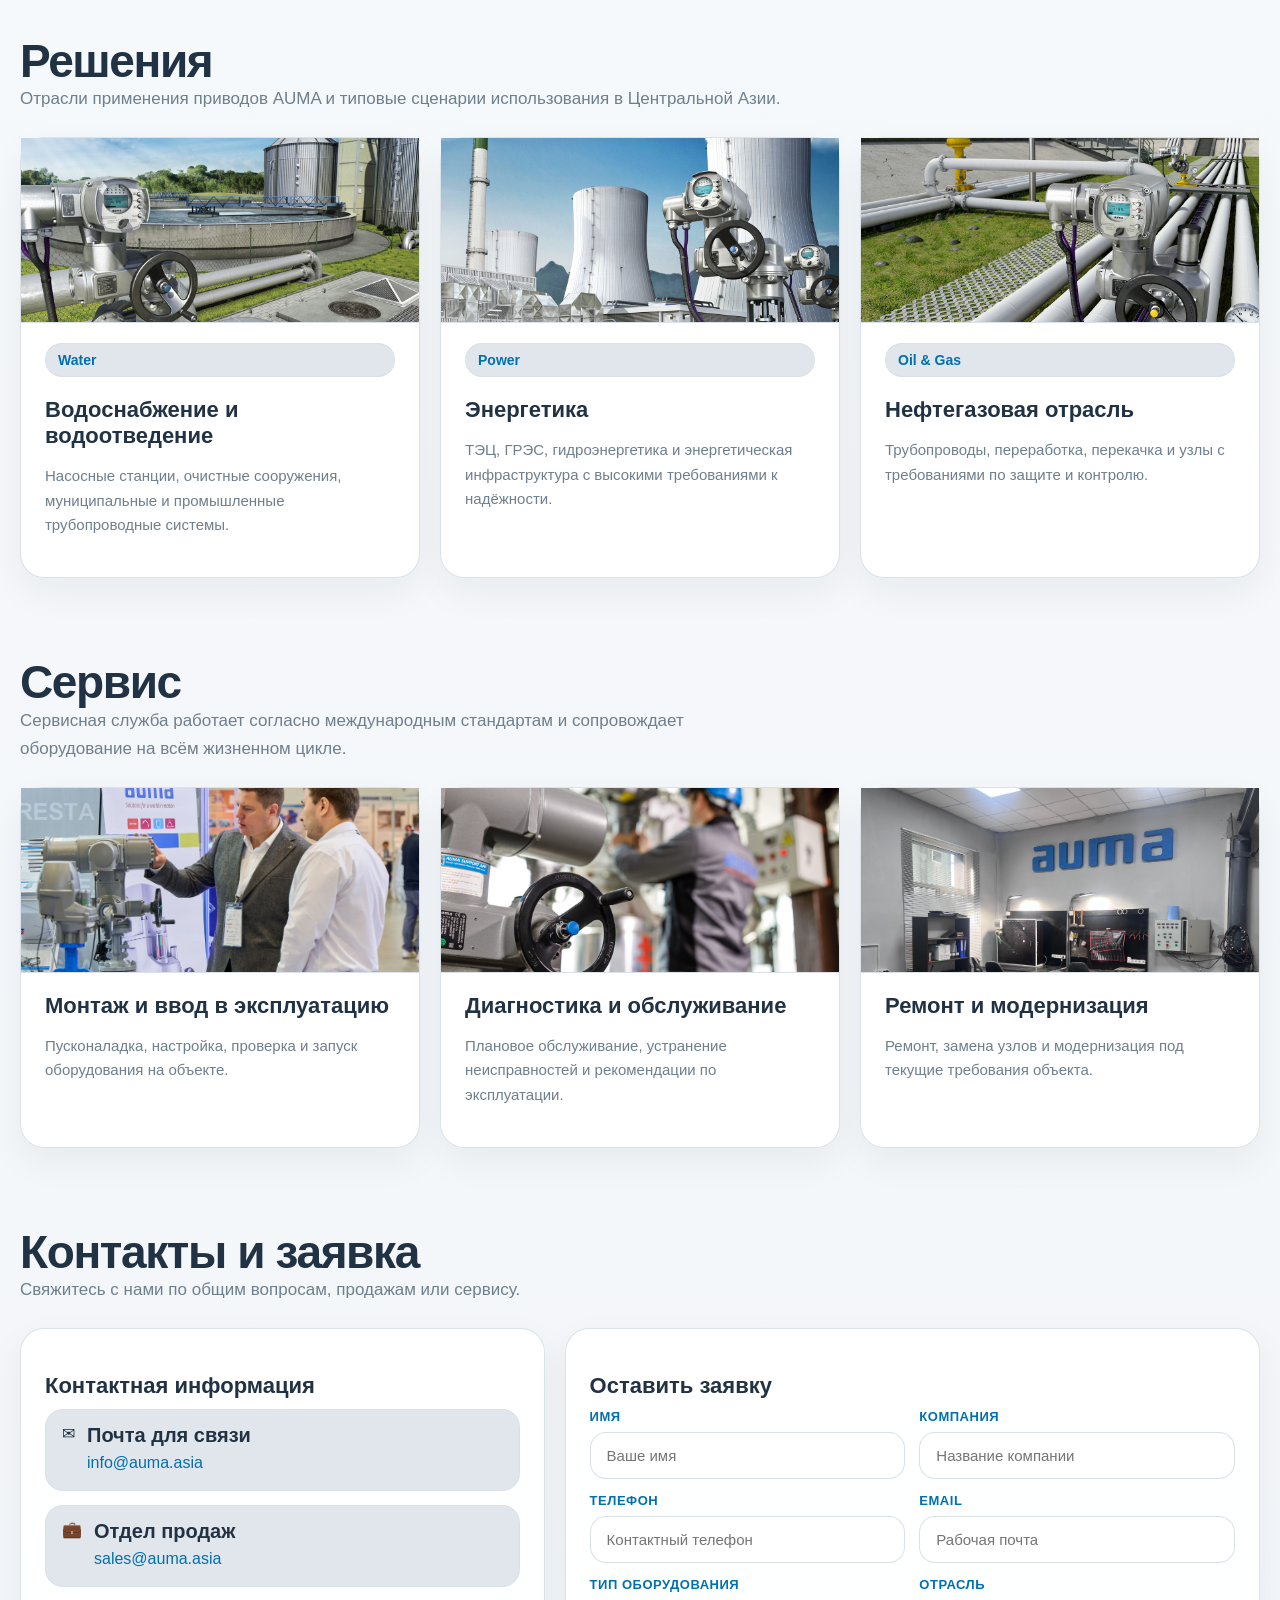
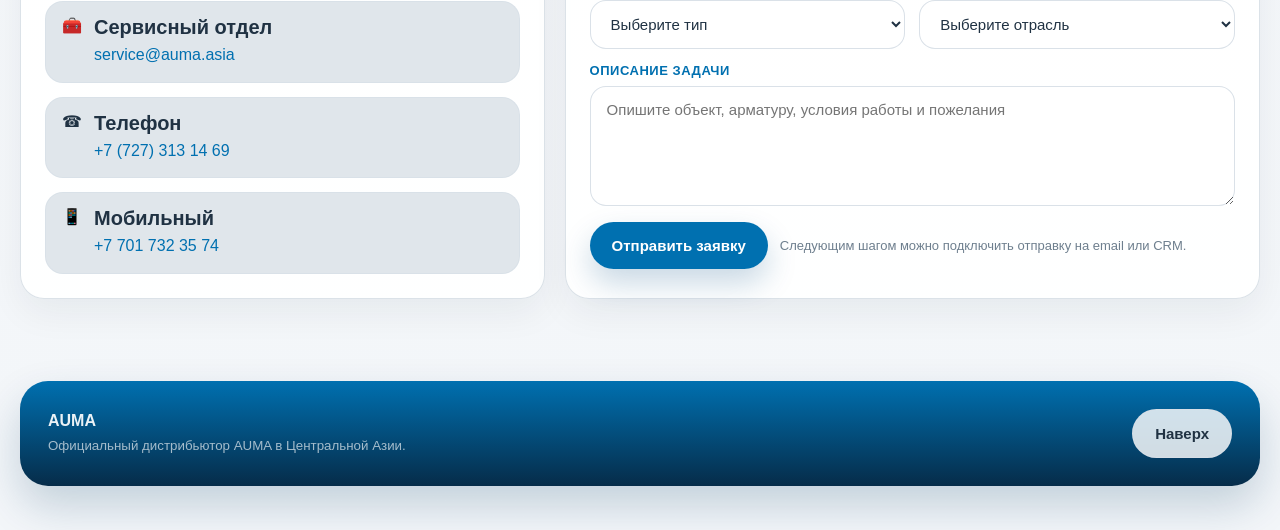
==== commit 1908c3f1: "v2 auma.asia new img and multi-page website update" ====
--- a/index.html
+++ b/index.html
@@ -13,769 +13,10 @@
   <meta property="og:description" content="Электрические приводы и промышленная арматура для Центральной Азии.">
   <meta property="og:type" content="website">
   <meta property="og:url" content="https://auma.asia">
-  <style>
-    :root {
-      --bg: #f3f6f9;
-      --surface: #ffffff;
-      --surface-2: #eef3f7;
-      --text: #203243;
-      --muted: #6e7f8e;
-      --line: #d8e0e7;
-      --brand: #0070B0;
-      --brand-dark: #0070B0;
-      --shadow: 0 18px 50px rgba(23, 39, 56, 0.08);
-      --container: 1240px;
-    }
-
-    * { box-sizing: border-box; }
-    html { scroll-behavior: smooth; }
-    body {
-      margin: 0;
-      font-family: Arial, Helvetica, sans-serif;
-      color: var(--text);
-      background:
-        radial-gradient(circle at top left, rgba(10,79,132,0.05), transparent 26%),
-        linear-gradient(180deg, #f8fafc 0%, var(--bg) 100%);
-    }
-
-    a { color: inherit; text-decoration: none; }
-    img { display: block; max-width: 100%; }
-    button, input, select, textarea { font: inherit; }
-
-    .container {
-      width: min(var(--container), calc(100% - 28px));
-      margin: 0 auto;
-    }
-
-    .topbar {
-      position: sticky;
-      top: 0;
-      z-index: 50;
-      backdrop-filter: blur(14px);
-      background: rgba(255,255,255,0.86);
-      border-bottom: 1px solid rgba(216,224,231,0.82);
-    }
-
-    .topbar-inner {
-      min-height: 84px;
-      display: grid;
-      grid-template-columns: auto 1fr auto;
-      gap: 18px;
-      align-items: center;
-    }
-
-    .logo-wrap {
-      display: flex;
-      align-items: center;
-      gap: 14px;
-      min-width: 230px;
-    }
-
-    .logo-mark {
-      width: 54px;
-      height: 54px;
-      border-radius: 12px;
-      background: linear-gradient(180deg, var(--brand), var(--brand-dark));
-      color: #fff;
-      display: grid;
-      place-items: center;
-      font-weight: 900;
-      font-size: 22px;
-      letter-spacing: 1px;
-      box-shadow: 0 10px 22px rgba(10,79,132,0.18);
-    }
-
-    .logo-text {
-      display: flex;
-      flex-direction: column;
-      gap: 2px;
-    }
-
-    .logo-text strong {
-      font-size: 40px;
-      line-height: 1;
-      color: var(--brand);
-      letter-spacing: 0.08em;
-    }
-
-    .logo-text span {
-      font-size: 12px;
-      letter-spacing: 0.16em;
-      text-transform: uppercase;
-      color: var(--muted);
-    }
-
-    .nav {
-      display: flex;
-      justify-content: center;
-      align-items: center;
-      gap: 22px;
-      flex-wrap: wrap;
-    }
-
-    .nav a {
-      font-size: 15px;
-      font-weight: 700;
-      color: var(--text);
-      position: relative;
-      padding: 8px 0;
-    }
-
-    .nav a::after {
-      content: "";
-      position: absolute;
-      left: 0;
-      bottom: -2px;
-      width: 0;
-      height: 2px;
-      background: var(--brand);
-      transition: width 0.2s ease;
-    }
-
-    .nav a:hover::after,
-    .nav a:focus-visible::after { width: 100%; }
-
-    .lang-switch {
-      display: flex;
-      align-items: center;
-      gap: 8px;
-      flex-wrap: wrap;
-      justify-content: flex-end;
-      min-width: 280px;
-    }
-
-    .lang-btn {
-      border: 1px solid var(--line);
-      background: rgba(255,255,255,0.9);
-      color: var(--text);
-      padding: 8px 10px;
-      border-radius: 999px;
-      font-size: 12px;
-      font-weight: 700;
-      cursor: pointer;
-      transition: all 0.2s ease;
-    }
-
-    .lang-btn.active,
-    .lang-btn:hover { background: var(--brand); color: #fff; border-color: var(--brand); }
-
-    .hero { padding: 34px 0 40px; }
-
-    .hero-card {
-      position: relative;
-      overflow: hidden;
-      background: linear-gradient(180deg, rgba(255,255,255,0.94), rgba(247,250,252,0.92));
-      border-radius: 34px;
-      border: 1px solid rgba(216,224,231,0.92);
-      box-shadow: var(--shadow);
-      min-height: 660px;
-    }
-
-    .hero-card::before {
-      content: '';
-      position: absolute;
-      inset: 0;
-      background-image: url('img/flags-bg.png');
-      background-size: cover;
-      background-position: center;
-      opacity: 0.45;
-      z-index: 0;
-    }
-
-    .hero-inner {
-      position: relative;
-      z-index: 1;
-      padding: 80px 64px 56px;
-      display: grid;
-      grid-template-columns: 1.02fr 0.98fr;
-      gap: 34px;
-      align-items: center;
-      min-height: 660px;
-    }
-
-    .eyebrow {
-      display: inline-flex;
-      padding: 9px 14px;
-      border-radius: 999px;
-      background: rgba(255,255,255,0.78);
-      border: 1px solid rgba(216,224,231,0.95);
-      color: var(--brand-dark);
-      font-size: 13px;
-      font-weight: 700;
-      letter-spacing: 0.04em;
-      text-transform: uppercase;
-      margin-bottom: 18px;
-    }
-
-    .hero h1 {
-      margin: 0 0 16px;
-      font-size: clamp(40px, 6vw, 68px);
-      line-height: 0.98;
-      letter-spacing: -0.03em;
-      max-width: 760px;
-    }
-
-    .hero p {
-      margin: 0;
-      max-width: 700px;
-      font-size: 19px;
-      line-height: 1.65;
-      color: var(--muted);
-    }
-
-    .hero-actions {
-      display: flex;
-      flex-wrap: wrap;
-      gap: 14px;
-      margin-top: 28px;
-    }
-
-    .btn {
-      border: 0;
-      border-radius: 999px;
-      padding: 15px 22px;
-      display: inline-flex;
-      align-items: center;
-      justify-content: center;
-      gap: 10px;
-      font-size: 15px;
-      font-weight: 700;
-      cursor: pointer;
-      transition: transform 0.18s ease, box-shadow 0.18s ease, background 0.18s ease;
-    }
-
-    .btn:hover { transform: translateY(-1px); }
-    .btn-primary {
-      color: #fff;
-      background: linear-gradient(180deg, var(--brand), var(--brand-dark));
-      box-shadow: 0 14px 30px rgba(10,79,132,0.22);
-    }
-    .btn-secondary {
-      color: var(--text);
-      background: rgba(255,255,255,0.82);
-      border: 1px solid rgba(216,224,231,0.94);
-    }
-    .btn-secondary:hover {
-      background: var(--brand-dark);
-      color: #ffffff;
-      border-color: var(--brand-dark);
-    }
-      
-    .btn-small { padding: 11px 16px; font-size: 14px; }
-
-    .visual-frame {
-      overflow: hidden;
-      border-radius: 28px;
-      border: 1px solid rgba(216,224,231,0.92);
-      background: linear-gradient(180deg, #f8fafc, #edf3f7);
-      box-shadow: 0 18px 42px rgba(22, 138, 255, 0.164);
-    }
-
-    .hero-visual {
-      min-height: 400px;
-      background:
-        linear-gradient(135deg, rgba(10,79,132,0.08), transparent 45%),
-        url('img/auma basic 1 block.png') center/contain no-repeat,
-        linear-gradient(180deg, #f8fafc, #edf3f7);
-      background-size: auto, cover, cover;
-      position: relative;
-    }
-
-    .hero-visual::after {
-      content: 'AUMA SA / SQ / AC / GST';
-      position: absolute;
-      left: 18px;
-      bottom: 18px;
-      padding: 8px 12px;
-      border-radius: 999px;
-      background: rgba(255,255,255,0.85);
-      border: 1px solid rgba(216,224,231,0.92);
-      color: var(--brand-dark);
-      font-size: 12px;
-      font-weight: 700;
-      letter-spacing: 0.05em;
-    }
-
-    .section { padding: 16px 0 64px; }
-    .section-header {
-      display: flex;
-      justify-content: space-between;
-      align-items: end;
-      gap: 14px;
-      flex-wrap: wrap;
-      margin-bottom: 24px;
-    }
-
-    .section-header h2 {
-      margin: 0;
-      font-size: clamp(30px, 4vw, 46px);
-      line-height: 1.05;
-      letter-spacing: -0.03em;
-    }
-
-    .section-header p {
-      margin: 0;
-      max-width: 780px;
-      font-size: 17px;
-      color: var(--muted);
-      line-height: 1.65;
-    }
-
-    .drive-grid,
-    .segment-grid,
-    .service-grid,
-    .contact-grid,
-    .tools-grid,
-    .quote-grid {
-      display: grid;
-      gap: 20px;
-    }
-
-    .drive-grid { grid-template-columns: repeat(4, minmax(0, 1fr)); }
-    .segment-grid { grid-template-columns: repeat(3, minmax(0, 1fr)); }
-    .service-grid { grid-template-columns: repeat(3, minmax(0, 1fr)); }
-    .contact-grid { grid-template-columns: 0.86fr 1.14fr; }
-    .tools-grid { grid-template-columns: 1fr 1fr; }
-    .quote-grid { grid-template-columns: 1.15fr 0.85fr; }
-
-    .card {
-      background: rgba(255,255,255,0.92);
-      border: 1px solid rgba(216,224,231,0.92);
-      border-radius: 24px;
-      padding: 24px;
-      box-shadow: 0 14px 36px rgba(21,36,51,0.06);
-    }
-
-    .card h3 {
-      margin: 20px 0 10px;
-      font-size: 22px;
-    }
-
-    .card p,
-    .card li,
-    .muted {
-      color: var(--muted);
-      line-height: 1.65;
-      font-size: 15px;
-    }
-
-    .card ul { margin: 14px 0 0; padding-left: 18px; }
-
-    .card-media {
-      position: relative;
-      height: 185px;
-      margin: -24px -24px 20px;
-      border-bottom: 1px solid rgba(216,224,231,0.92);
-      background: linear-gradient(180deg, #f4f8fb, #edf2f6);
-      display: flex;
-      align-items: center;
-      justify-content: center;
-      overflow: hidden;
-    }
-
-    .card-media img { width: 100%; height: 100%; object-fit: cover; }
-
-    .chip-row {
-      display: flex;
-      flex-wrap: wrap;
-      gap: 8px;
-      margin-top: 14px;
-    }
-
-    .chip {
-      padding: 8px 12px;
-      border-radius: 999px;
-      background: var(--surface-2);
-      border: 1px solid rgba(216,224,231,0.84);
-      color: var(--brand-dark);
-      font-size: 14px;
-      font-weight: 700;
-    }
-
-    .series-card { display: flex; flex-direction: column; }
-    .series-card .actions,
-    .product-card .actions {
-      display: flex;
-      gap: 10px;
-      flex-wrap: wrap;
-      margin-top: auto;
-      padding-top: 18px;
-    }
-
-    .catalog-toolbar {
-      display: flex;
-      gap: 12px;
-      flex-wrap: wrap;
-      margin-bottom: 18px;
-    }
-
-    .toolbar-input,
-    .toolbar-select,
-    input,
-    select,
-    textarea {
-      width: 100%;
-      border: 1px solid rgba(216,224,231,0.94);
-      background: rgba(255,255,255,0.96);
-      border-radius: 16px;
-      padding: 14px 16px;
-      font-size: 15px;
-      color: var(--text);
-      outline: none;
-      transition: border-color 0.2s ease, box-shadow 0.2s ease;
-    }
-
-    input:focus,
-    select:focus,
-    textarea:focus {
-      border-color: rgba(10,79,132,0.55);
-      box-shadow: 0 0 0 4px rgba(10,79,132,0.08);
-    }
-
-    .toolbar-input { min-width: 260px; flex: 1; }
-    .toolbar-select { min-width: 210px; flex: 0.45; }
-
-    .product-grid {
-      display: grid;
-      grid-template-columns: repeat(4, minmax(0, 1fr));
-      gap: 20px;
-    }
-
-    .product-card {
-      background: rgba(255,255,255,0.92);
-      border: 1px solid rgba(216,224,231,0.92);
-      border-radius: 24px;
-      padding: 22px;
-      box-shadow: 0 14px 36px rgba(21,36,51,0.06);
-      display: flex;
-      flex-direction: column;
-      gap: 12px;
-    }
-
-    .product-card .title-row {
-      display: flex;
-      align-items: start;
-      justify-content: space-between;
-      gap: 12px;
-    }
-
-    .badge {
-      display: inline-flex;
-      align-items: center;
-      justify-content: center;
-      padding: 8px 10px;
-      min-width: 84px;
-      border-radius: 999px;
-      background: rgba(10,79,132,0.08);
-      color: var(--brand-dark);
-      font-size: 12px;
-      font-weight: 800;
-    }
-
-    .selector-grid {
-      display: grid;
-      grid-template-columns: repeat(2, minmax(0, 1fr));
-      gap: 14px;
-    }
-
-    .field,
-    .field-full {
-      display: grid;
-      gap: 8px;
-    }
-
-    .field-full { grid-column: 1 / -1; }
-
-    label {
-      font-size: 13px;
-      font-weight: 700;
-      color: var(--brand-dark);
-      text-transform: uppercase;
-      letter-spacing: 0.04em;
-    }
-
-    textarea { min-height: 120px; resize: vertical; }
-
-    .selector-result {
-      margin-top: 18px;
-      padding: 18px;
-      background: var(--surface-2);
-      border-radius: 20px;
-      border: 1px solid rgba(216,224,231,0.9);
-      min-height: 140px;
-    }
-
-    .selector-result h4 { margin: 0 0 8px; font-size: 20px; }
-
-    .contact-list { display: grid; gap: 14px; }
-
-    .contact-item {
-      display: flex;
-      align-items: start;
-      gap: 12px;
-      padding: 14px 16px;
-      border-radius: 18px;
-      background: var(--surface-2);
-      border: 1px solid rgba(216,224,231,0.84);
-    }
-
-    .contact-item strong { display: block; margin-bottom: 4px; font-size: 15px; }
-    .contact-item a,
-    .contact-item span { color: var(--muted); line-height: 1.55; }
-
-    .form-grid {
-      display: grid;
-      grid-template-columns: repeat(2, minmax(0, 1fr));
-      gap: 14px;
-    }
-
-    .form-actions {
-      margin-top: 16px;
-      display: flex;
-      flex-wrap: wrap;
-      gap: 12px;
-      align-items: center;
-    }
-
-    .form-note { font-size: 13px; color: var(--muted); line-height: 1.55; }
-
-    .quote-table {
-      width: 100%;
-      border-collapse: collapse;
-      font-size: 14px;
-    }
-
-    .quote-table th,
-    .quote-table td {
-      border-bottom: 1px solid rgba(216,224,231,0.86);
-      padding: 12px 8px;
-      text-align: left;
-      vertical-align: top;
-    }
-
-    .quote-table th {
-      color: var(--brand-dark);
-      font-size: 12px;
-      text-transform: uppercase;
-      letter-spacing: 0.05em;
-    }
-
-    .summary-box {
-      padding: 18px;
-      border-radius: 20px;
-      background: var(--surface-2);
-      border: 1px solid rgba(216,224,231,0.9);
-      display: grid;
-      gap: 12px;
-    }
-
-    .summary-line {
-      display: flex;
-      justify-content: space-between;
-      gap: 12px;
-      font-size: 15px;
-    }
-
-    .footer { padding: 18px 0 44px; }
-
-    .footer-card {
-      background: linear-gradient(180deg, var(--brand-dark), #062c49);
-      color: rgba(255,255,255,0.92);
-      border-radius: 28px;
-      padding: 28px;
-      display: flex;
-      justify-content: space-between;
-      align-items: center;
-      gap: 18px;
-      flex-wrap: wrap;
-      box-shadow: 0 20px 44px rgba(7,58,98,0.2);
-    }
-
-    .footer small { display: block; color: rgba(255,255,255,0.64); margin-top: 6px; line-height: 1.5; }
-
-    .modal {
-      position: fixed;
-      inset: 0;
-      background: rgba(11,22,33,0.58);
-      display: none;
-      align-items: center;
-      justify-content: center;
-      padding: 20px;
-      z-index: 80;
-    }
-
-    .modal.open { display: flex; }
-
-    .modal-card {
-      width: min(980px, 100%);
-      max-height: min(88vh, 980px);
-      overflow: auto;
-      background: #fff;
-      border-radius: 28px;
-      box-shadow: 0 30px 70px rgba(7,20,31,0.24);
-      border: 1px solid rgba(216,224,231,0.9);
-    }
-
-    .modal-head {
-      position: sticky;
-      top: 0;
-      z-index: 2;
-      background: rgba(255,255,255,0.96);
-      border-bottom: 1px solid rgba(216,224,231,0.88);
-      padding: 20px 24px;
-      display: flex;
-      justify-content: space-between;
-      gap: 16px;
-      align-items: start;
-    }
-
-    .modal-body { padding: 24px; display: grid; gap: 22px; }
-
-    .modal-close {
-      border: 0;
-      width: 40px;
-      height: 40px;
-      border-radius: 999px;
-      background: var(--surface-2);
-      cursor: pointer;
-      font-size: 18px;
-      font-weight: 700;
-    }
-
-    .td1-grid {
-      display: grid;
-      grid-template-columns: 0.95fr 1.05fr;
-      gap: 20px;
-      align-items: start;
-    }
-
-    .td1-box {
-      border: 1px solid rgba(216,224,231,0.9);
-      border-radius: 22px;
-      overflow: hidden;
-      background: #fff;
-    }
-
-    .td1-head {
-      padding: 14px 16px;
-      background: linear-gradient(180deg, var(--brand), var(--brand-dark));
-      color: #fff;
-      font-size: 14px;
-      font-weight: 800;
-      letter-spacing: 0.04em;
-      text-transform: uppercase;
-    }
-
-    .td1-body { padding: 16px; }
-
-    .spec-table {
-      width: 100%;
-      border-collapse: collapse;
-      font-size: 14px;
-    }
-
-    .spec-table td {
-      border-bottom: 1px solid rgba(216,224,231,0.84);
-      padding: 10px 0;
-      vertical-align: top;
-    }
-
-    .spec-table td:first-child {
-      color: var(--muted);
-      width: 42%;
-      padding-right: 12px;
-    }
-
-    .mini-kpi {
-      display: grid;
-      grid-template-columns: repeat(3, minmax(0,1fr));
-      gap: 12px;
-    }
-
-    .mini-kpi .item {
-      background: var(--surface-2);
-      border: 1px solid rgba(216,224,231,0.86);
-      border-radius: 18px;
-      padding: 14px;
-    }
-
-    .mini-kpi strong { display: block; font-size: 20px; color: var(--brand-dark); }
-
-    @media (max-width: 1180px) {
-      .topbar-inner {
-        grid-template-columns: 1fr;
-        justify-items: center;
-        padding: 14px 0;
-      }
-      .lang-switch,
-      .logo-wrap { min-width: auto; }
-      .hero-inner,
-      .drive-grid,
-      .segment-grid,
-      .service-grid,
-      .contact-grid,
-      .tools-grid,
-      .quote-grid,
-      .product-grid,
-      .td1-grid { grid-template-columns: 1fr; }
-      .hero-card,
-      .hero-inner { min-height: auto; }
-      .hero-inner { padding: 54px 24px 34px; }
-    }
-
-    @media (max-width: 760px) {
-      .container { width: min(var(--container), calc(100% - 18px)); }
-      .logo-text strong { font-size: 32px; }
-      .hero h1 { font-size: 36px; }
-      .hero p { font-size: 17px; }
-      .form-grid,
-      .selector-grid { grid-template-columns: 1fr; }
-      .nav,
-      .lang-switch,
-      .hero-actions,
-      .form-actions { justify-content: flex-start; }
-      .flag { opacity: 0.20; }
-      .section { padding: 12px 0 42px; }
-      .mini-kpi { grid-template-columns: 1fr; }
-    }
-
-    .toast {
-      position: fixed;
-      bottom: 32px;
-      right: 32px;
-      z-index: 999;
-      background: #fff;
-      border: 1px solid rgba(216,224,231,0.92);
-      border-radius: 16px;
-      box-shadow: 0 18px 50px rgba(23,39,56,0.13);
-      padding: 18px 24px;
-      display: flex;
-      align-items: center;
-      gap: 14px;
-      font-size: 15px;
-      font-weight: 600;
-      color: var(--text);
-      max-width: 360px;
-      transform: translateY(120px);
-      opacity: 0;
-      transition: all 0.35s cubic-bezier(0.34, 1.56, 0.64, 1);
-    }
-    .toast.show {
-      transform: translateY(0);
-      opacity: 1;
-    }
-    .toast-icon {
-      width: 36px;
-      height: 36px;
-      border-radius: 50%;
-      background: linear-gradient(180deg, var(--brand), var(--brand-dark));
-      color: #fff;
-      display: grid;
-      place-items: center;
-      flex-shrink: 0;
-      font-size: 18px;
-    }
-  </style>
+
+  <!-- style.css ссылка на отдельный файл -->
+  <link rel="stylesheet" href="style.css">
+  
 </head>
 <body>
   <header class="topbar">
@@ -811,11 +52,10 @@
           <div class="hero-inner">
             <div>
               <div class="eyebrow" data-i18n="eyebrow">Приводы и автоматизация арматуры</div>
-              <h1 data-i18n="heroTitle">AUMA Central Asia — сайт, каталог, подбор и запрос стоимости в одном инструменте</h1>
-              <p data-i18n="heroText">Современные электрические приводы, редукторы, блоки управления, сервис и быстрый подбор оборудования для проектов в Центральной Азии.</p>
+              <h1 data-i18n="heroTitle">AUMA в Центральной Азии — надёжный партнёр рядом</h1>
+              <p data-i18n="heroText">Мы работаем для Казахстана, Узбекистана, Кыргызстана, Таджикистана и Туркменистана. Понимаем специфику региона, говорим на одном языке и готовы поддержать ваш проект — от подбора оборудования до сервиса на объекте.</p>
               <div class="hero-actions">
-                <a class="btn btn-primary" href="#selector" data-i18n="heroCtaPrimary">Подобрать привод</a>
-                <a class="btn btn-secondary" href="#catalog" data-i18n="heroCtaSecondary">Открыть каталог</a>
+                <a class="btn btn-primary" href="#contacts" data-i18n="heroCtaPrimary">Подобрать привод</a>
               </div>
             </div>
 
@@ -834,6 +74,7 @@
           </div>
         </div>
 
+    <!-- Многооборотные -->
         <div class="drive-grid">
           <article class="card series-card">
             <div class="card-media"><img src="https://www.auma.com/com/images/products/drehantriebe/37881/image-thumb__37881__product_details_header_image/sa.3c988321.png" alt="AUMA SA SAR"></div>
@@ -845,10 +86,10 @@
               <li data-i18n="series1Li3">Совместимы с AC и AM</li>
             </ul>
             <div class="actions">
-              <button class="btn btn-secondary btn-small" type="button" onclick="filterCatalog('multi-turn')" data-i18n="showSeriesBtn">Показать модели</button>
-            </div>
+              <a href="sa-sar.html" class="btn btn-secondary btn-small" target="_blank" data-i18n="showSeriesBtn">Показать модели</a>
           </article>
 
+    <!-- Четвертьоборотные -->      
           <article class="card series-card">
             <div class="card-media"><img src="https://www.auma.com/com/images/products/schwenkantriebe/44355/image-thumb__44355__searchResultsCard/sq_sqr_1.35718224.png" alt="AUMA SQ SQR"></div>
             <h3>SQ / SQR</h3>
@@ -859,10 +100,11 @@
               <li data-i18n="series2Li3">Компактные размеры</li>
             </ul>
             <div class="actions">
-              <button class="btn btn-secondary btn-small" type="button" onclick="filterCatalog('part-turn')" data-i18n="showSeriesBtn">Показать модели</button>
+              <a href="sq-sqr.html" class="btn btn-secondary btn-small" target="_blank" data-i18n="showSeriesBtn">>Показать модели</a>
             </div>
           </article>
 
+    <!-- Блоки управления -->      
           <article class="card series-card">
             <div class="card-media"><img src="https://auma.com/com/images/products/steuerungen/37918/image-thumb__37918__width1200/ac.ff9a479d.png" alt="AUMA AC AM"></div>
             <h3>AC / AM</h3>
@@ -873,10 +115,11 @@
               <li data-i18n="series3Li3">Удалённый контроль</li>
             </ul>
             <div class="actions">
-              <button class="btn btn-secondary btn-small" type="button" onclick="filterCatalog('control')" data-i18n="showSeriesBtn">Показать модели</button>
+              <a href="ac-am.html" class="btn btn-secondary btn-small" target="_blank" data-i18n="showSeriesBtn">Показать модели</a>
             </div>
           </article>
 
+    <!-- Редуктора -->      
           <article class="card series-card">
             <div class="card-media"><img src="https://auma.com/com/images/products/drehgetriebe/37896/image-thumb__37896__width1200/gst.499da7db.png" alt="AUMA GST GK"></div>
             <h3>GST / GK</h3>
@@ -887,7 +130,7 @@
               <li data-i18n="series4Li3">Комбинация с приводами</li>
             </ul>
             <div class="actions">
-              <button class="btn btn-secondary btn-small" type="button" onclick="filterCatalog('gearbox')" data-i18n="showSeriesBtn">Показать модели</button>
+              <a href="sa-sar.html" class="btn btn-secondary btn-small" target="_blank" data-i18n="showSeriesBtn">Показать модели</a>
             </div>
           </article>
         </div>
@@ -968,11 +211,11 @@
           <div class="card">
             <h3 data-i18n="contactCardTitle">Контактная информация</h3>
             <div class="contact-list">
-              <div class="contact-item"><div>✉</div><div><strong data-i18n="emailMainTitle">Почта для связи</strong><a href="mailto:info@auma.asia">info@auma.asia</a></div></div>
-              <div class="contact-item"><div>💼</div><div><strong data-i18n="emailSalesTitle">Отдел продаж</strong><a href="mailto:sales@auma.asia">sales@auma.asia</a></div></div>
-              <div class="contact-item"><div>🧰</div><div><strong data-i18n="emailServiceTitle">Сервисный отдел</strong><a href="mailto:service@auma.asia">service@auma.asia</a></div></div>
-              <div class="contact-item"><div>☎</div><div><strong data-i18n="phoneTitle">Телефон</strong><a href="tel:+77273131469">+7 (727) 313 14 69</a></div></div>
-              <div class="contact-item"><div>📱</div><div><strong data-i18n="mobileTitle">Мобильный</strong><a href="tel:+77017323574">+7 701 732 35 74</a></div></div>
+              <div class="contact-item"><div>✉</div><div><strong data-i18n="emailMainTitle">Почта для связи</strong><span onclick="navigator.clipboard.writeText('info@auma.asia').then(() => { this.textContent = 'Скопировано ✓'; setTimeout(() => this.textContent = 'info@auma.asia', 1200); })" style="cursor:pointer; color: var(--brand);">info@auma.asia</span></div></div>
+              <div class="contact-item"><div>💼</div><div><strong data-i18n="emailSalesTitle">Отдел продаж</strong><span onclick="navigator.clipboard.writeText('sales@auma.asia').then(() => { this.textContent = 'Скопировано ✓'; setTimeout(() => this.textContent = 'sales@auma.asia', 1200); })" style="cursor:pointer; color: var(--brand);">sales@auma.asia</span></div></div>
+              <div class="contact-item"><div>🧰</div><div><strong data-i18n="emailServiceTitle">Сервисный отдел</strong><span onclick="navigator.clipboard.writeText('service@auma.asia').then(() => { this.textContent = 'Скопировано ✓'; setTimeout(() => this.textContent = 'service@auma.asia', 1200); })" style="cursor:pointer; color: var(--brand);">service@auma.asia</span></div></div>
+              <div class="contact-item"><div>☎</div><div><strong data-i18n="phoneTitle">Телефон</strong><span onclick="navigator.clipboard.writeText('+7 (727) 313 14 69').then(() => { this.textContent = 'Номер скопирован ✓'; setTimeout(() => this.textContent = '+7 (727) 313 14 69', 1200); })" style="cursor:pointer; color: var(--brand);">+7 (727) 313 14 69</span></div></div>
+              <div class="contact-item"><div>📱</div><div><strong data-i18n="mobileTitle">Мобильный</strong><span onclick="navigator.clipboard.writeText('+7 701 732 35 74').then(() => { this.textContent = 'Номер скопирован ✓'; setTimeout(() => this.textContent = '+7 701 732 35 74', 1200); })" style="cursor:pointer; color: var(--brand);">+7 701 732 35 74</span></div></div>
             </div>
           </div>
 
@@ -1032,8 +275,8 @@
             navService: "Сервис",
             navContacts: "Контакты",
             eyebrow: "Приводы и автоматизация арматуры",
-            heroTitle: "AUMA Central Asia — сайт, каталог, подбор и запрос стоимости в одном инструменте",
-            heroText: "Современные электрические приводы, редукторы, блоки управления, сервис и быстрый подбор оборудования для проектов в Центральной Азии.",
+            heroTitle: "AUMA в Центральной Азии — надёжный партнёр рядом",
+            heroText: "Мы работаем для Казахстана, Узбекистана, Кыргызстана, Таджикистана и Туркменистана. Понимаем специфику региона, говорим на одном языке и готовы поддержать ваш проект — от подбора оборудования до сервиса на объекте.",
             heroCtaPrimary: "Подобрать привод",
             heroCtaSecondary: "Открыть каталог",
             drivesTitle: "Виды приводов",
@@ -1152,8 +395,8 @@
             navService: "Сервис",
             navContacts: "Байланыс",
             eyebrow: "Жетектер және арматура автоматикасы",
-            heroTitle: "AUMA Орталық Азия — сайт, каталог, таңдау және баға сұрату бір құралда",
-            heroText: "Орталық Азия жобалары үшін заманауи электр жетектері, редукторлар, басқару блоктары, сервис және жабдықты жылдам таңдау.",
+            heroTitle: "AUMA Орталық Азияда — сенімді серіктесіңіз жақын жерде",
+            heroText: "Біз Қазақстан, Өзбекстан, Қырғызстан, Тәжікстан және Түркменстан үшін жұмыс істейміз. Аймақтың ерекшеліктерін түсінеміз, бір тілде сөйлейміз және сіздің жобаңызды қолдауға дайынбыз — жабдық таңдаудан бастап объектідегі сервистік қызметке дейін.",
             heroCtaPrimary: "Жетек таңдау",
             heroCtaSecondary: "Каталогты ашу",
             drivesTitle: "Жетек түрлері",
@@ -1272,8 +515,8 @@
             navService: "Servis",
             navContacts: "Aloqa",
             eyebrow: "Haydovchilar va armatura avtomatikasi",
-            heroTitle: "AUMA Markaziy Osiyo — sayt, katalog, tanlash va narx so'rash bir vositada",
-            heroText: "Markaziy Osiyo loyihalari uchun zamonaviy elektr haydovchilar, reduktorlar, boshqaruv bloklari, servis va tezkor uskunalar tanlash.",
+            heroTitle: "AUMA Markaziy Osiyoda — ishonchli hamkoringiz yaqin atrofda",
+            heroText: "Biz Qozog'iston, O'zbekiston, Qirg'iziston, Tojikiston va Turkmaniston uchun ishlaymiz. Mintaqaning o'ziga xosligini tushunamiz, bir tilda gaplashamiz va sizning loyihangizni qo'llab-quvvatlashga tayyormiz — jihoz tanlashdan tortib ob'ektdagi servis xizmatiga qadar.",
             heroCtaPrimary: "Haydovchi tanlash",
             heroCtaSecondary: "Katalogni ochish",
             drivesTitle: "Haydovchi turlari",
@@ -1392,8 +635,8 @@
             navService: "Hyzmat",
             navContacts: "Habarlaşmak",
             eyebrow: "Hereketlendirijiler we armatura awtomatikasy",
-            heroTitle: "AUMA Merkezi Aziýa — saýt, katalog, saýlamak we baha soramak bir guraldyr",
-            heroText: "Merkezi Aziýa taslamalary üçin häzirki zaman elektrik hereketlendirijileri, redüktorlar, dolandyryş bloklary, hyzmat we enjamy çalt saýlamak.",
+            heroTitle: "AUMA Merkezi Aziýada — ynamdar hyzmatdaşyňyz ýakyn ýerde",
+            heroText: "Biz Gazagystan, Özbegistan, Gyrgyzystan, Täjigistan we Türkmenistan üçin işleýäris. Sebitiň aýratynlyklaryny düşünýäris, bir dilde gürleşýäris we taslamanyzy goldamaga taýýar — enjamlary saýlamadan başlap obýektdäki servis hyzmatyna çenli.",
             heroCtaPrimary: "Hereketlendiriji saýlamak",
             heroCtaSecondary: "Katalogy açmak",
             drivesTitle: "Hereketlendiriji görnüşleri",
@@ -1512,8 +755,8 @@
             navService: "Хизматрасонӣ",
             navContacts: "Тамос",
             eyebrow: "Муҳаррикҳо ва автоматикаи арматура",
-            heroTitle: "AUMA Осиёи Марказӣ — сайт, каталог, интихоб ва дархости нарх дар як абзор",
-            heroText: "Муҳаррикҳои барқии муосир, редукторҳо, блокҳои идоракунӣ, хизматрасонӣ ва интихоби тезкори таҷҳизот барои лоиҳаҳои Осиёи Марказӣ.",
+            heroTitle: "AUMA дар Осиёи Марказӣ — шарики боэътимоди шумо наздик аст",
+            heroText: "Мо барои Қазоқистон, Ӯзбекистон, Қирғизистон, Тоҷикистон ва Туркманистон кор мекунем. Мо хусусиятҳои минтақаро мефаҳмем, як забон гап мезанем ва омодаем, ки лоиҳаи шуморо дастгирӣ кунем — аз интихоби таҷҳизот то хидмати сервис дар объект.",
             heroCtaPrimary: "Интихоби муҳаррик",
             heroCtaSecondary: "Кушодани каталог",
             drivesTitle: "Намудҳои муҳаррик",
@@ -1632,8 +875,8 @@
             navService: "Сервис",
             navContacts: "Байланыш",
             eyebrow: "Жетектер жана арматура автоматикасы",
-            heroTitle: "AUMA Борбордук Азия — сайт, каталог, тандоо жана баа суроо бир куралда",
-            heroText: "Борбордук Азия долбоорлору үчүн заманбап электр жетектери, редукторлор, башкаруу блоктору, сервис жана жабдыктарды тез тандоо.",
+            heroTitle: "AUMA Борбордук Азияда — ишенимдүү өнөктөшүңүз жакын жерде",
+            heroText: "Биз Казакстан, Өзбекстан, Кыргызстан, Тажикстан жана Түркмөнстан үчүн иштейбиз. Аймактын өзгөчөлүктөрүн түшүнөбүз, бир тилде сүйлөшөбүз жана сиздин долбооруңузду колдоого даярбыз — жабдык тандоодон баштап объекттеги сервис кызматына чейин.",
             heroCtaPrimary: "Жетек тандоо",
             heroCtaSecondary: "Каталогду ачуу",
             drivesTitle: "Жетектин түрлөрү",
@@ -1752,8 +995,8 @@
             navService: "Service",
             navContacts: "Contacts",
             eyebrow: "Actuators and valve automation",
-            heroTitle: "AUMA Central Asia — website, catalog, selection and price request in one tool",
-            heroText: "Modern electric actuators, gearboxes, control units, service and fast equipment selection for projects in Central Asia.",
+            heroTitle: "AUMA in Central Asia — your reliable partner nearby",
+            heroText: "We operate for Kazakhstan, Uzbekistan, Kyrgyzstan, Tajikistan and Turkmenistan. We understand regional specifics, speak one language and are ready to support your project — from equipment selection to on-site service.",
             heroCtaPrimary: "Select actuator",
             heroCtaSecondary: "Open catalog",
             drivesTitle: "Drive Types",
--- a/style.css
+++ b/style.css
@@ -0,0 +1,764 @@
+        :root {
+        --bg: #f3f6f9;
+        --surface: #ffffff;
+        --surface-2: #e0e6eb;
+        --text: #203243;
+        --muted: #6e7f8e;
+        --line: #d8e0e7;
+        --brand: #0070B0;
+        --brand-dark: #0070B0;
+        --shadow: 0 18px 50px rgba(23, 39, 56, 0.08);
+        --container: 1240px;
+        }
+
+        * { box-sizing: border-box; }
+        html { scroll-behavior: smooth; }
+        body {
+        margin: 0;
+        font-family: Arial, Helvetica, sans-serif;
+        color: var(--text);
+        background:
+            radial-gradient(circle at top left, rgba(10,79,132,0.05), transparent 26%),
+            linear-gradient(180deg, #f8fafc 0%, var(--bg) 100%);
+        }
+
+        a { color: inherit; text-decoration: none; }
+        img { display: block; max-width: 100%; }
+        button, input, select, textarea { font: inherit; }
+
+        .container {
+        width: min(var(--container), calc(100% - 28px));
+        margin: 0 auto;
+        }
+
+        .topbar {
+        position: sticky;
+        top: 0;
+        z-index: 50;
+        backdrop-filter: blur(14px);
+        background: rgba(255,255,255,0.86);
+        border-bottom: 1px solid rgba(216,224,231,0.82);
+        }
+
+        .topbar-inner {
+        min-height: 84px;
+        display: grid;
+        grid-template-columns: auto 1fr auto;
+        gap: 18px;
+        align-items: center;
+        }
+
+        .logo-wrap {
+        display: flex;
+        align-items: center;
+        gap: 14px;
+        min-width: 230px;
+        }
+
+        .logo-mark {
+        width: 54px;
+        height: 54px;
+        border-radius: 12px;
+        background: linear-gradient(180deg, var(--brand), var(--brand-dark));
+        color: #fff;
+        display: grid;
+        place-items: center;
+        font-weight: 900;
+        font-size: 22px;
+        letter-spacing: 1px;
+        box-shadow: 0 10px 22px rgba(10,79,132,0.18);
+        }
+
+        .logo-text {
+        display: flex;
+        flex-direction: column;
+        gap: 2px;
+        }
+
+        .logo-text strong {
+        font-size: 40px;
+        line-height: 1;
+        color: var(--brand);
+        letter-spacing: 0.08em;
+        }
+
+        .logo-text span {
+        font-size: 12px;
+        letter-spacing: 0.16em;
+        text-transform: uppercase;
+        color: var(--muted);
+        }
+
+        .nav {
+        display: flex;
+        justify-content: center;
+        align-items: center;
+        gap: 22px;
+        flex-wrap: wrap;
+        }
+
+        .nav a {
+        font-size: 15px;
+        font-weight: 700;
+        color: var(--text);
+        position: relative;
+        padding: 8px 0;
+        }
+
+        .nav a::after {
+        content: "";
+        position: absolute;
+        left: 0;
+        bottom: -2px;
+        width: 0;
+        height: 2px;
+        background: var(--brand);
+        transition: width 0.2s ease;
+        }
+
+        .nav a:hover::after,
+        .nav a:focus-visible::after { width: 100%; }
+
+        .lang-switch {
+        display: flex;
+        align-items: center;
+        gap: 8px;
+        flex-wrap: wrap;
+        justify-content: flex-end;
+        min-width: 280px;
+        }
+
+        .lang-btn {
+        border: 1px solid var(--line);
+        background: rgba(255,255,255,0.9);
+        color: var(--text);
+        padding: 8px 10px;
+        border-radius: 999px;
+        font-size: 12px;
+        font-weight: 700;
+        cursor: pointer;
+        transition: all 0.2s ease;
+        }
+
+        .lang-btn.active,
+        .lang-btn:hover { background: var(--brand); color: #fff; border-color: var(--brand); }
+
+        .hero { padding: 34px 0 40px; }
+
+        .hero-card {
+        position: relative;
+        overflow: hidden;
+        background: linear-gradient(180deg, rgba(255,255,255,0.94), rgba(247,250,252,0.92));
+        border-radius: 34px;
+        border: 1px solid rgba(216,224,231,0.92);
+        box-shadow: var(--shadow);
+        min-height: 660px;
+        }
+
+        .hero-card::before {
+        content: '';
+        position: absolute;
+        inset: 0;
+        background-image: url('img/flags-bg.png');
+        background-size: cover;
+        background-position: center;
+        opacity: 0.45;
+        z-index: 0;
+        }
+
+        .hero-inner {
+        position: relative;
+        z-index: 1;
+        padding: 80px 64px 56px;
+        display: grid;
+        grid-template-columns: 1.02fr 0.98fr;
+        gap: 34px;
+        align-items: center;
+        min-height: 660px;
+        }
+
+        .eyebrow {
+        display: inline-flex;
+        padding: 9px 14px;
+        border-radius: 999px;
+        background: rgba(255,255,255,0.78);
+        border: 1px solid rgba(216,224,231,0.95);
+        color: var(--brand-dark);
+        font-size: 13px;
+        font-weight: 700;
+        letter-spacing: 0.04em;
+        text-transform: uppercase;
+        margin-bottom: 18px;
+        }
+
+        .hero h1 {
+        margin: 0 0 16px;
+        font-size: clamp(40px, 6vw, 68px);
+        line-height: 0.98;
+        letter-spacing: -0.03em;
+        max-width: 760px;
+        }
+
+        .hero p {
+        margin: 0;
+        max-width: 700px;
+        font-size: 19px;
+        line-height: 1.65;
+        color: var(--muted);
+        }
+
+        .hero-actions {
+        display: flex;
+        flex-wrap: wrap;
+        gap: 14px;
+        margin-top: 28px;
+        }
+
+        .btn {
+        border: 0;
+        border-radius: 999px;
+        padding: 15px 22px;
+        display: inline-flex;
+        align-items: center;
+        justify-content: center;
+        gap: 10px;
+        font-size: 15px;
+        font-weight: 700;
+        cursor: pointer;
+        transition: transform 0.18s ease, box-shadow 0.18s ease, background 0.18s ease;
+        }
+
+        .btn:hover { transform: translateY(-1px); }
+        .btn-primary {
+        color: #fff;
+        background: linear-gradient(180deg, var(--brand), var(--brand-dark));
+        box-shadow: 0 14px 30px rgba(10,79,132,0.22);
+        }
+        .btn-secondary {
+        color: var(--text);
+        background: rgba(255,255,255,0.82);
+        border: 1px solid rgba(216,224,231,0.94);
+        }
+        .btn-secondary:hover {
+        background: var(--brand-dark);
+        color: #ffffff;
+        border-color: var(--brand-dark);
+        }
+        
+        .btn-small { padding: 11px 16px; font-size: 14px; }
+
+        .visual-frame {
+        overflow: hidden;
+        border-radius: 28px;
+        border: 1px solid rgba(216,224,231,0.92);
+        background: linear-gradient(180deg, #f8fafc, #edf3f7);
+        box-shadow: 0 18px 42px rgba(22, 138, 255, 0.164);
+        }
+
+        .hero-visual {
+        min-height: 400px;
+        background:
+            linear-gradient(135deg, rgba(10,79,132,0.08), transparent 45%),
+            url('img/auma basic 1 block.png') center/contain no-repeat,
+            linear-gradient(180deg, #f8fafc, #edf3f7);
+        background-size: auto, cover, cover;
+        position: relative;
+        }
+
+        .hero-visual::after {
+        content: 'AUMA SA / SQ / AC / GST';
+        position: absolute;
+        left: 18px;
+        bottom: 18px;
+        padding: 8px 12px;
+        border-radius: 999px;
+        background: rgba(255,255,255,0.85);
+        border: 1px solid rgba(216,224,231,0.92);
+        color: var(--brand-dark);
+        font-size: 12px;
+        font-weight: 700;
+        letter-spacing: 0.05em;
+        }
+
+        .section { 
+        padding: 16px 0 64px;
+        scroll-margin-top: 100px; /* высота твоего header ~84px + запас */
+        }
+        .section-header {
+        display: flex;
+        justify-content: space-between;
+        align-items: end;
+        gap: 14px;
+        flex-wrap: wrap;
+        margin-bottom: 24px;
+        }
+
+        .section-header h2 {
+        margin: 0;
+        font-size: clamp(30px, 4vw, 46px);
+        line-height: 1.05;
+        letter-spacing: -0.03em;
+        }
+
+        .section-header p {
+        margin: 0;
+        max-width: 780px;
+        font-size: 17px;
+        color: var(--muted);
+        line-height: 1.65;
+        }
+
+        .drive-grid,
+        .segment-grid,
+        .service-grid,
+        .contact-grid,
+        .tools-grid,
+        .quote-grid {
+        display: grid;
+        gap: 20px;
+        }
+
+        .drive-grid { grid-template-columns: repeat(4, minmax(0, 1fr)); }
+        .segment-grid { grid-template-columns: repeat(3, minmax(0, 1fr)); }
+        .service-grid { grid-template-columns: repeat(3, minmax(0, 1fr)); }
+        .contact-grid { grid-template-columns: 0.86fr 1.14fr; }
+        .tools-grid { grid-template-columns: 1fr 1fr; }
+        .quote-grid { grid-template-columns: 1.15fr 0.85fr; }
+
+        .card {
+        background: rgba(255,255,255,0.92);
+        border: 1px solid rgba(216,224,231,0.92);
+        border-radius: 24px;
+        padding: 24px;
+        box-shadow: 0 14px 36px rgba(21,36,51,0.06);
+        }
+
+        .card h3 {
+        margin: 20px 0 10px;
+        font-size: 22px;
+        }
+
+        .card p,
+        .card li,
+        .muted {
+        color: var(--muted);
+        line-height: 1.65;
+        font-size: 15px;
+        }
+
+        .card ul { margin: 14px 0 0; padding-left: 18px; }
+
+        .card-media {
+        position: relative;
+        height: 185px;
+        margin: -24px -24px 20px;
+        border-bottom: 1px solid rgba(216,224,231,0.92);
+        background: linear-gradient(180deg, #f4f8fb, #edf2f6);
+        display: flex;
+        align-items: center;
+        justify-content: center;
+        overflow: hidden;
+        }
+
+        .card-media img { width: 100%; height: 100%; object-fit: cover; }
+
+        .chip-row {
+        display: flex;
+        flex-wrap: wrap;
+        gap: 8px;
+        margin-top: 14px;
+        }
+
+        .chip {
+        padding: 8px 12px;
+        border-radius: 999px;
+        background: var(--surface-2);
+        border: 1px solid rgba(216,224,231,0.84);
+        color: var(--brand-dark);
+        font-size: 14px;
+        font-weight: 700;
+        }
+
+        .series-card { display: flex; flex-direction: column; }
+        .series-card .actions,
+        .product-card .actions {
+        display: flex;
+        gap: 10px;
+        flex-wrap: wrap;
+        margin-top: auto;
+        padding-top: 18px;
+        }
+
+        .catalog-toolbar {
+        display: flex;
+        gap: 12px;
+        flex-wrap: wrap;
+        margin-bottom: 18px;
+        }
+
+        .toolbar-input,
+        .toolbar-select,
+        input,
+        select,
+        textarea {
+        width: 100%;
+        border: 1px solid rgba(216,224,231,0.94);
+        background: rgba(255,255,255,0.96);
+        border-radius: 16px;
+        padding: 14px 16px;
+        font-size: 15px;
+        color: var(--text);
+        outline: none;
+        transition: border-color 0.2s ease, box-shadow 0.2s ease;
+        }
+
+        input:focus,
+        select:focus,
+        textarea:focus {
+        border-color: rgba(10,79,132,0.55);
+        box-shadow: 0 0 0 4px rgba(10,79,132,0.08);
+        }
+
+        .toolbar-input { min-width: 260px; flex: 1; }
+        .toolbar-select { min-width: 210px; flex: 0.45; }
+
+        .product-grid {
+        display: grid;
+        grid-template-columns: repeat(4, minmax(0, 1fr));
+        gap: 20px;
+        }
+
+        .product-card {
+        background: rgba(255,255,255,0.92);
+        border: 1px solid rgba(216,224,231,0.92);
+        border-radius: 24px;
+        padding: 22px;
+        box-shadow: 0 14px 36px rgba(21,36,51,0.06);
+        display: flex;
+        flex-direction: column;
+        gap: 12px;
+        }
+
+        .product-card .title-row {
+        display: flex;
+        align-items: start;
+        justify-content: space-between;
+        gap: 12px;
+        }
+
+        .badge {
+        display: inline-flex;
+        align-items: center;
+        justify-content: center;
+        padding: 8px 10px;
+        min-width: 84px;
+        border-radius: 999px;
+        background: rgba(10,79,132,0.08);
+        color: var(--brand-dark);
+        font-size: 12px;
+        font-weight: 800;
+        }
+
+        .selector-grid {
+        display: grid;
+        grid-template-columns: repeat(2, minmax(0, 1fr));
+        gap: 14px;
+        }
+
+        .field,
+        .field-full {
+        display: grid;
+        gap: 8px;
+        }
+
+        .field-full { grid-column: 1 / -1; }
+
+        label {
+        font-size: 13px;
+        font-weight: 700;
+        color: var(--brand-dark);
+        text-transform: uppercase;
+        letter-spacing: 0.04em;
+        }
+
+        textarea { min-height: 120px; resize: vertical; }
+
+        .selector-result {
+        margin-top: 18px;
+        padding: 18px;
+        background: var(--surface-2);
+        border-radius: 20px;
+        border: 1px solid rgba(216,224,231,0.9);
+        min-height: 140px;
+        }
+
+        .selector-result h4 { margin: 0 0 8px; font-size: 20px; }
+
+        .contact-list { display: grid; gap: 14px; }
+
+        .contact-item {
+        display: flex;
+        align-items: start;
+        gap: 12px;
+        padding: 14px 16px;
+        border-radius: 18px;
+        background: var(--surface-2);
+        border: 1px solid rgba(216,224,231,0.84);
+        }
+
+        .contact-item strong { display: block; margin-bottom: 4px; font-size: 20px; }
+        .contact-item a,
+        .contact-item span { color: var(--muted); line-height: 1.55; }
+
+        .form-grid {
+        display: grid;
+        grid-template-columns: repeat(2, minmax(0, 1fr));
+        gap: 14px;
+        }
+
+        .form-actions {
+        margin-top: 16px;
+        display: flex;
+        flex-wrap: wrap;
+        gap: 12px;
+        align-items: center;
+        }
+
+        .form-note { font-size: 13px; color: var(--muted); line-height: 1.55; }
+
+        .quote-table {
+        width: 100%;
+        border-collapse: collapse;
+        font-size: 14px;
+        }
+
+        .quote-table th,
+        .quote-table td {
+        border-bottom: 1px solid rgba(216,224,231,0.86);
+        padding: 12px 8px;
+        text-align: left;
+        vertical-align: top;
+        }
+
+        .quote-table th {
+        color: var(--brand-dark);
+        font-size: 12px;
+        text-transform: uppercase;
+        letter-spacing: 0.05em;
+        }
+
+        .summary-box {
+        padding: 18px;
+        border-radius: 20px;
+        background: var(--surface-2);
+        border: 1px solid rgba(216,224,231,0.9);
+        display: grid;
+        gap: 12px;
+        }
+
+        .summary-line {
+        display: flex;
+        justify-content: space-between;
+        gap: 12px;
+        font-size: 15px;
+        }
+
+        .footer { padding: 18px 0 44px; }
+
+        .footer-card {
+        background: linear-gradient(180deg, var(--brand-dark), #062c49);
+        color: rgba(255,255,255,0.92);
+        border-radius: 28px;
+        padding: 28px;
+        display: flex;
+        justify-content: space-between;
+        align-items: center;
+        gap: 18px;
+        flex-wrap: wrap;
+        box-shadow: 0 20px 44px rgba(7,58,98,0.2);
+        }
+
+        .footer small { display: block; color: rgba(255,255,255,0.64); margin-top: 6px; line-height: 1.5; }
+
+        .modal {
+        position: fixed;
+        inset: 0;
+        background: rgba(11,22,33,0.58);
+        display: none;
+        align-items: center;
+        justify-content: center;
+        padding: 20px;
+        z-index: 80;
+        }
+
+        .modal.open { display: flex; }
+
+        .modal-card {
+        width: min(980px, 100%);
+        max-height: min(88vh, 980px);
+        overflow: auto;
+        background: #fff;
+        border-radius: 28px;
+        box-shadow: 0 30px 70px rgba(7,20,31,0.24);
+        border: 1px solid rgba(216,224,231,0.9);
+        }
+
+        .modal-head {
+        position: sticky;
+        top: 0;
+        z-index: 2;
+        background: rgba(255,255,255,0.96);
+        border-bottom: 1px solid rgba(216,224,231,0.88);
+        padding: 20px 24px;
+        display: flex;
+        justify-content: space-between;
+        gap: 16px;
+        align-items: start;
+        }
+
+        .modal-body { padding: 24px; display: grid; gap: 22px; }
+
+        .modal-close {
+        border: 0;
+        width: 40px;
+        height: 40px;
+        border-radius: 999px;
+        background: var(--surface-2);
+        cursor: pointer;
+        font-size: 18px;
+        font-weight: 700;
+        }
+
+        .td1-grid {
+        display: grid;
+        grid-template-columns: 0.95fr 1.05fr;
+        gap: 20px;
+        align-items: start;
+        }
+
+        .td1-box {
+        border: 1px solid rgba(216,224,231,0.9);
+        border-radius: 22px;
+        overflow: hidden;
+        background: #fff;
+        }
+
+        .td1-head {
+        padding: 14px 16px;
+        background: linear-gradient(180deg, var(--brand), var(--brand-dark));
+        color: #fff;
+        font-size: 14px;
+        font-weight: 800;
+        letter-spacing: 0.04em;
+        text-transform: uppercase;
+        }
+
+        .td1-body { padding: 16px; }
+
+        .spec-table {
+        width: 100%;
+        border-collapse: collapse;
+        font-size: 14px;
+        }
+
+        .spec-table td {
+        border-bottom: 1px solid rgba(216,224,231,0.84);
+        padding: 10px 0;
+        vertical-align: top;
+        }
+
+        .spec-table td:first-child {
+        color: var(--muted);
+        width: 42%;
+        padding-right: 12px;
+        }
+
+        .mini-kpi {
+        display: grid;
+        grid-template-columns: repeat(3, minmax(0,1fr));
+        gap: 12px;
+        }
+
+        .mini-kpi .item {
+        background: var(--surface-2);
+        border: 1px solid rgba(216,224,231,0.86);
+        border-radius: 18px;
+        padding: 14px;
+        }
+
+        .mini-kpi strong { display: block; font-size: 20px; color: var(--brand-dark); }
+
+        @media (max-width: 1180px) {
+        .topbar-inner {
+            grid-template-columns: 1fr;
+            justify-items: center;
+            padding: 14px 0;
+        }
+        .lang-switch,
+        .logo-wrap { min-width: auto; }
+        .hero-inner,
+        .drive-grid,
+        .segment-grid,
+        .service-grid,
+        .contact-grid,
+        .tools-grid,
+        .quote-grid,
+        .product-grid,
+        .td1-grid { grid-template-columns: 1fr; }
+        .hero-card,
+        .hero-inner { min-height: auto; }
+        .hero-inner { padding: 54px 24px 34px; }
+        }
+
+        @media (max-width: 760px) {
+        .container { width: min(var(--container), calc(100% - 18px)); }
+        .logo-text strong { font-size: 32px; }
+        .hero h1 { font-size: 36px; }
+        .hero p { font-size: 17px; }
+        .form-grid,
+        .selector-grid { grid-template-columns: 1fr; }
+        .nav,
+        .lang-switch,
+        .hero-actions,
+        .form-actions { justify-content: flex-start; }
+        .flag { opacity: 0.20; }
+        .section { padding: 12px 0 42px; }
+        .mini-kpi { grid-template-columns: 1fr; }
+        }
+
+        .toast {
+        position: fixed;
+        bottom: 32px;
+        right: 32px;
+        z-index: 999;
+        background: #fff;
+        border: 1px solid rgba(216,224,231,0.92);
+        border-radius: 16px;
+        box-shadow: 0 18px 50px rgba(23,39,56,0.13);
+        padding: 18px 24px;
+        display: flex;
+        align-items: center;
+        gap: 14px;
+        font-size: 15px;
+        font-weight: 600;
+        color: var(--text);
+        max-width: 360px;
+        transform: translateY(120px);
+        opacity: 0;
+        transition: all 0.35s cubic-bezier(0.34, 1.56, 0.64, 1);
+        }
+        .toast.show {
+        transform: translateY(0);
+        opacity: 1;
+        }
+        .toast-icon {
+        width: 36px;
+        height: 36px;
+        border-radius: 50%;
+        background: linear-gradient(180deg, var(--brand), var(--brand-dark));
+        color: #fff;
+        display: grid;
+        place-items: center;
+        flex-shrink: 0;
+        font-size: 18px;
+        }
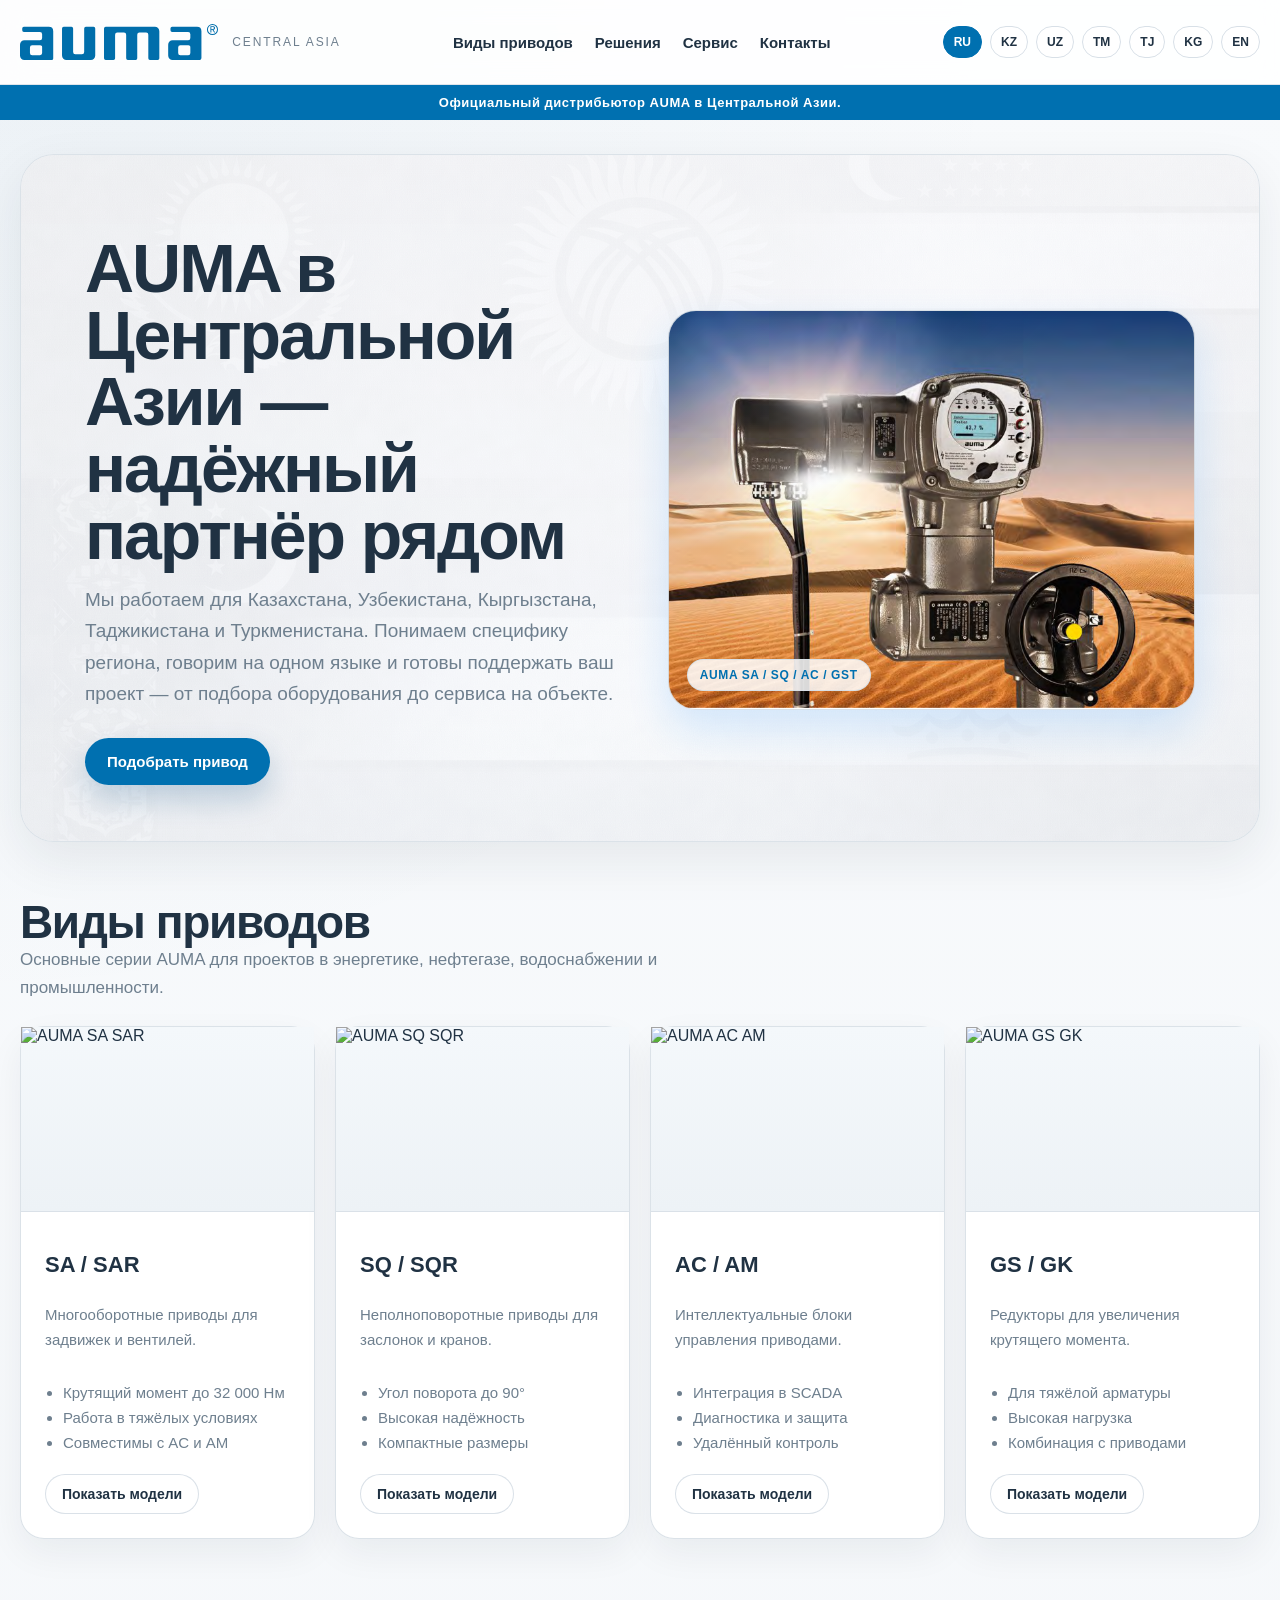
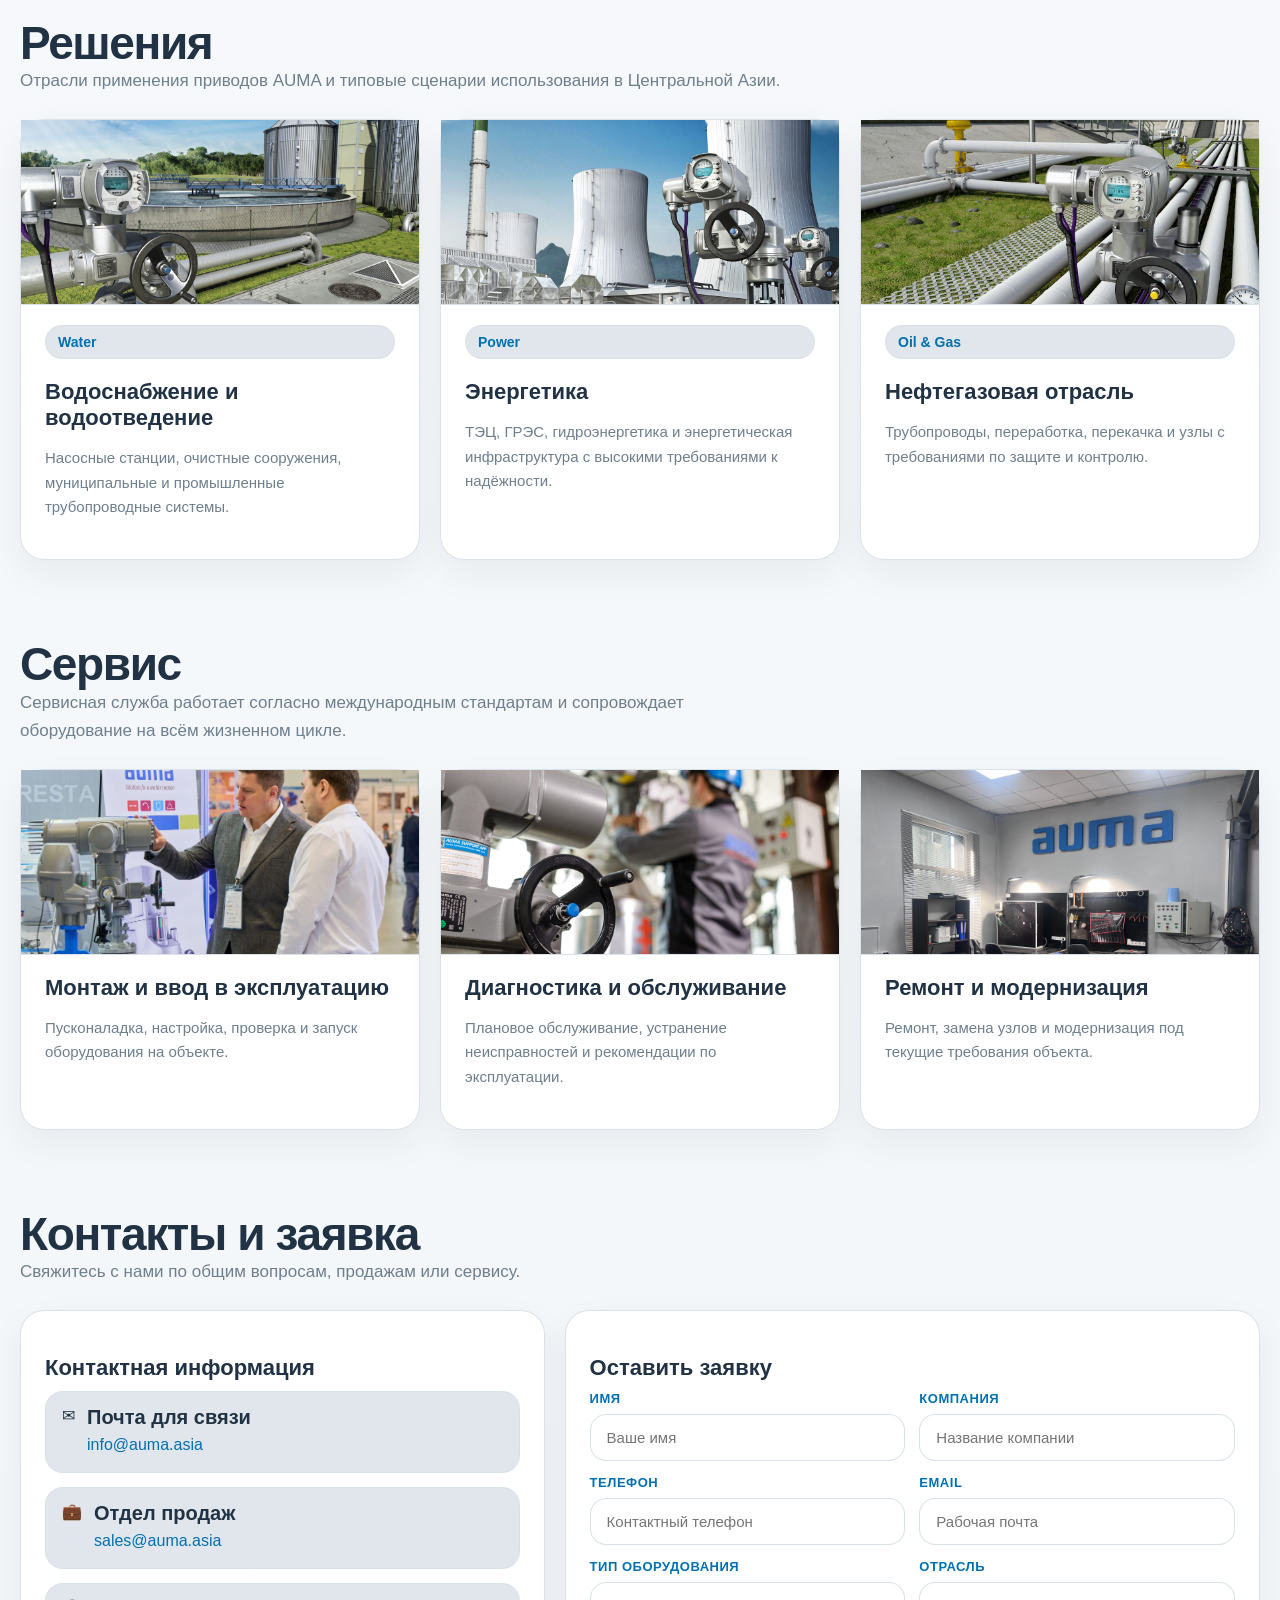
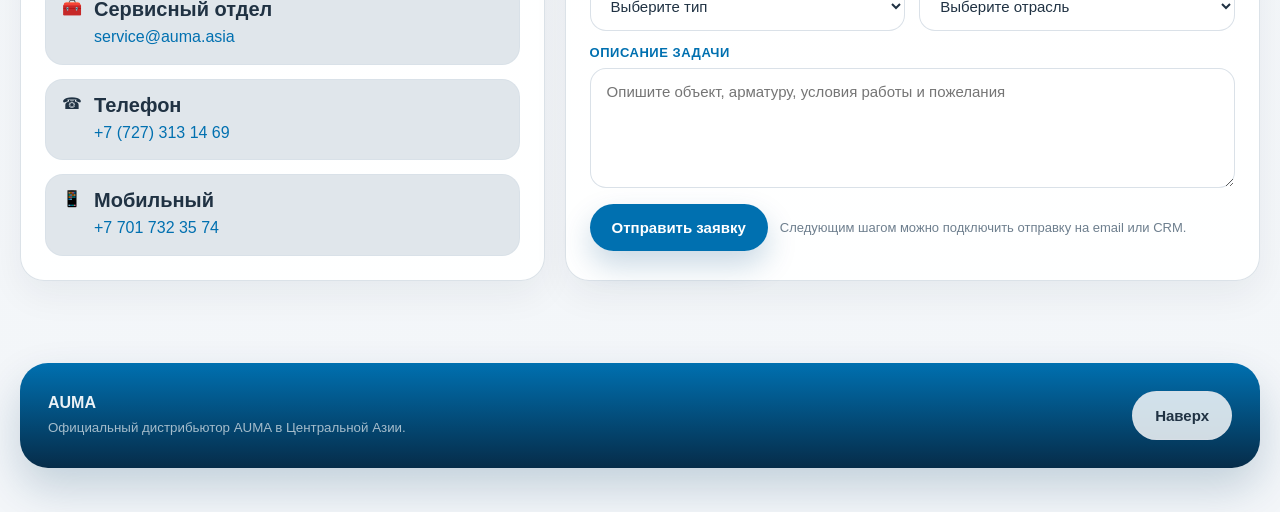
==== commit 6ecffddc: "v3. All sections have been finalized" ====
--- a/index.html
+++ b/index.html
@@ -45,13 +45,16 @@
     </div>
   </header>
 
+<div style="background: var(--brand); color: #fff; text-align: center; padding: 10px 20px; font-size: 13px; font-weight: 700; letter-spacing: 0.04em;" data-i18n="footerText">
+  Официальный дистрибьютор AUMA в Центральной Азии
+</div>
+
   <main id="top">
     <section class="hero">
       <div class="container">
         <div class="hero-card">
           <div class="hero-inner">
             <div>
-              <div class="eyebrow" data-i18n="eyebrow">Приводы и автоматизация арматуры</div>
               <h1 data-i18n="heroTitle">AUMA в Центральной Азии — надёжный партнёр рядом</h1>
               <p data-i18n="heroText">Мы работаем для Казахстана, Узбекистана, Кыргызстана, Таджикистана и Туркменистана. Понимаем специфику региона, говорим на одном языке и готовы поддержать ваш проект — от подбора оборудования до сервиса на объекте.</p>
               <div class="hero-actions">
@@ -121,8 +124,8 @@
 
     <!-- Редуктора -->      
           <article class="card series-card">
-            <div class="card-media"><img src="https://auma.com/com/images/products/drehgetriebe/37896/image-thumb__37896__width1200/gst.499da7db.png" alt="AUMA GST GK"></div>
-            <h3>GST / GK</h3>
+            <div class="card-media"><img src="img/gk.png" alt="AUMA GS GK" style="object-fit: contain; object-position: right;"></div>
+            <h3>GS / GK</h3>
             <p data-i18n="series4Text">Редукторы для увеличения крутящего момента.</p>
             <ul>
               <li data-i18n="series4Li1">Для тяжёлой арматуры</li>
@@ -130,7 +133,7 @@
               <li data-i18n="series4Li3">Комбинация с приводами</li>
             </ul>
             <div class="actions">
-              <a href="sa-sar.html" class="btn btn-secondary btn-small" target="_blank" data-i18n="showSeriesBtn">Показать модели</a>
+              <a href="gk-gs.html" class="btn btn-secondary btn-small" target="_blank" data-i18n="showSeriesBtn">Показать модели</a>
             </div>
           </article>
         </div>
@@ -274,7 +277,7 @@
             navSolutions: "Решения",
             navService: "Сервис",
             navContacts: "Контакты",
-            eyebrow: "Приводы и автоматизация арматуры",
+            eyebrow: "Официальный дистрибьютор AUMA в Центральной Азии",
             heroTitle: "AUMA в Центральной Азии — надёжный партнёр рядом",
             heroText: "Мы работаем для Казахстана, Узбекистана, Кыргызстана, Таджикистана и Туркменистана. Понимаем специфику региона, говорим на одном языке и готовы поддержать ваш проект — от подбора оборудования до сервиса на объекте.",
             heroCtaPrimary: "Подобрать привод",
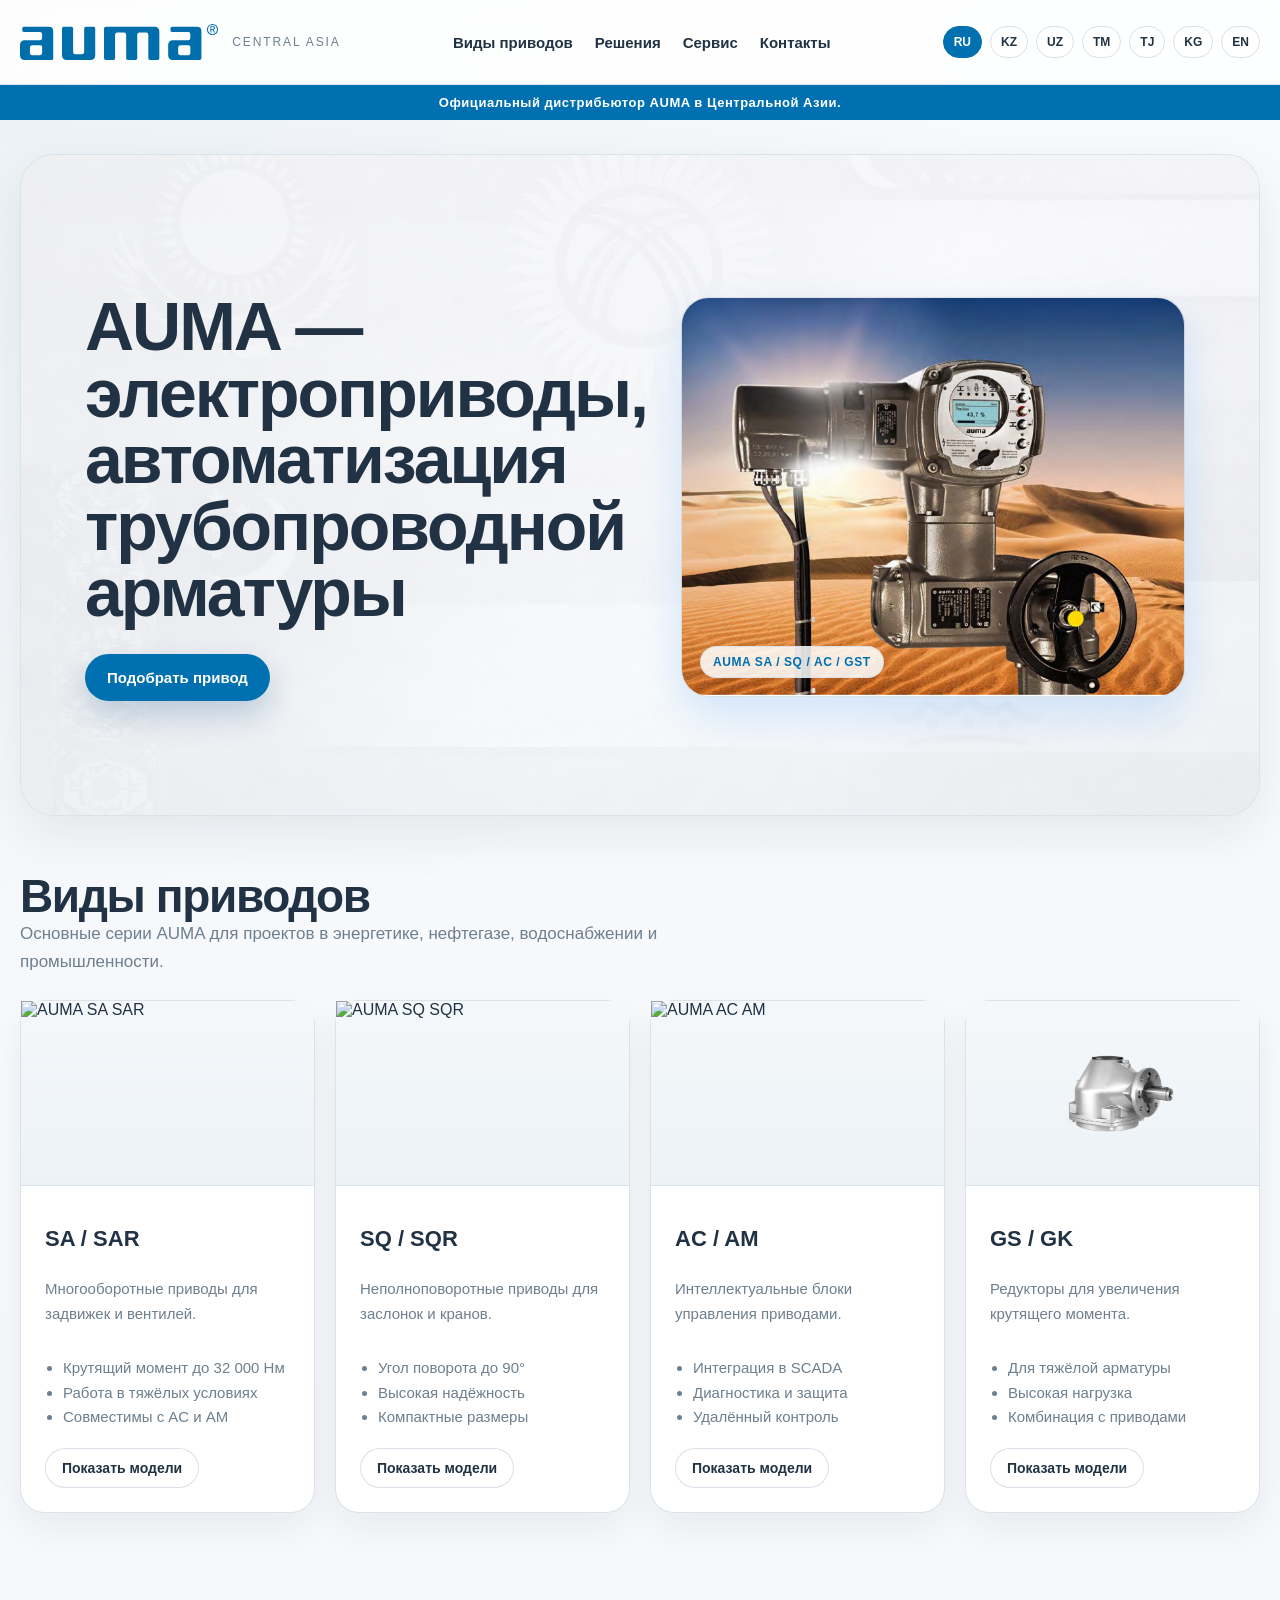
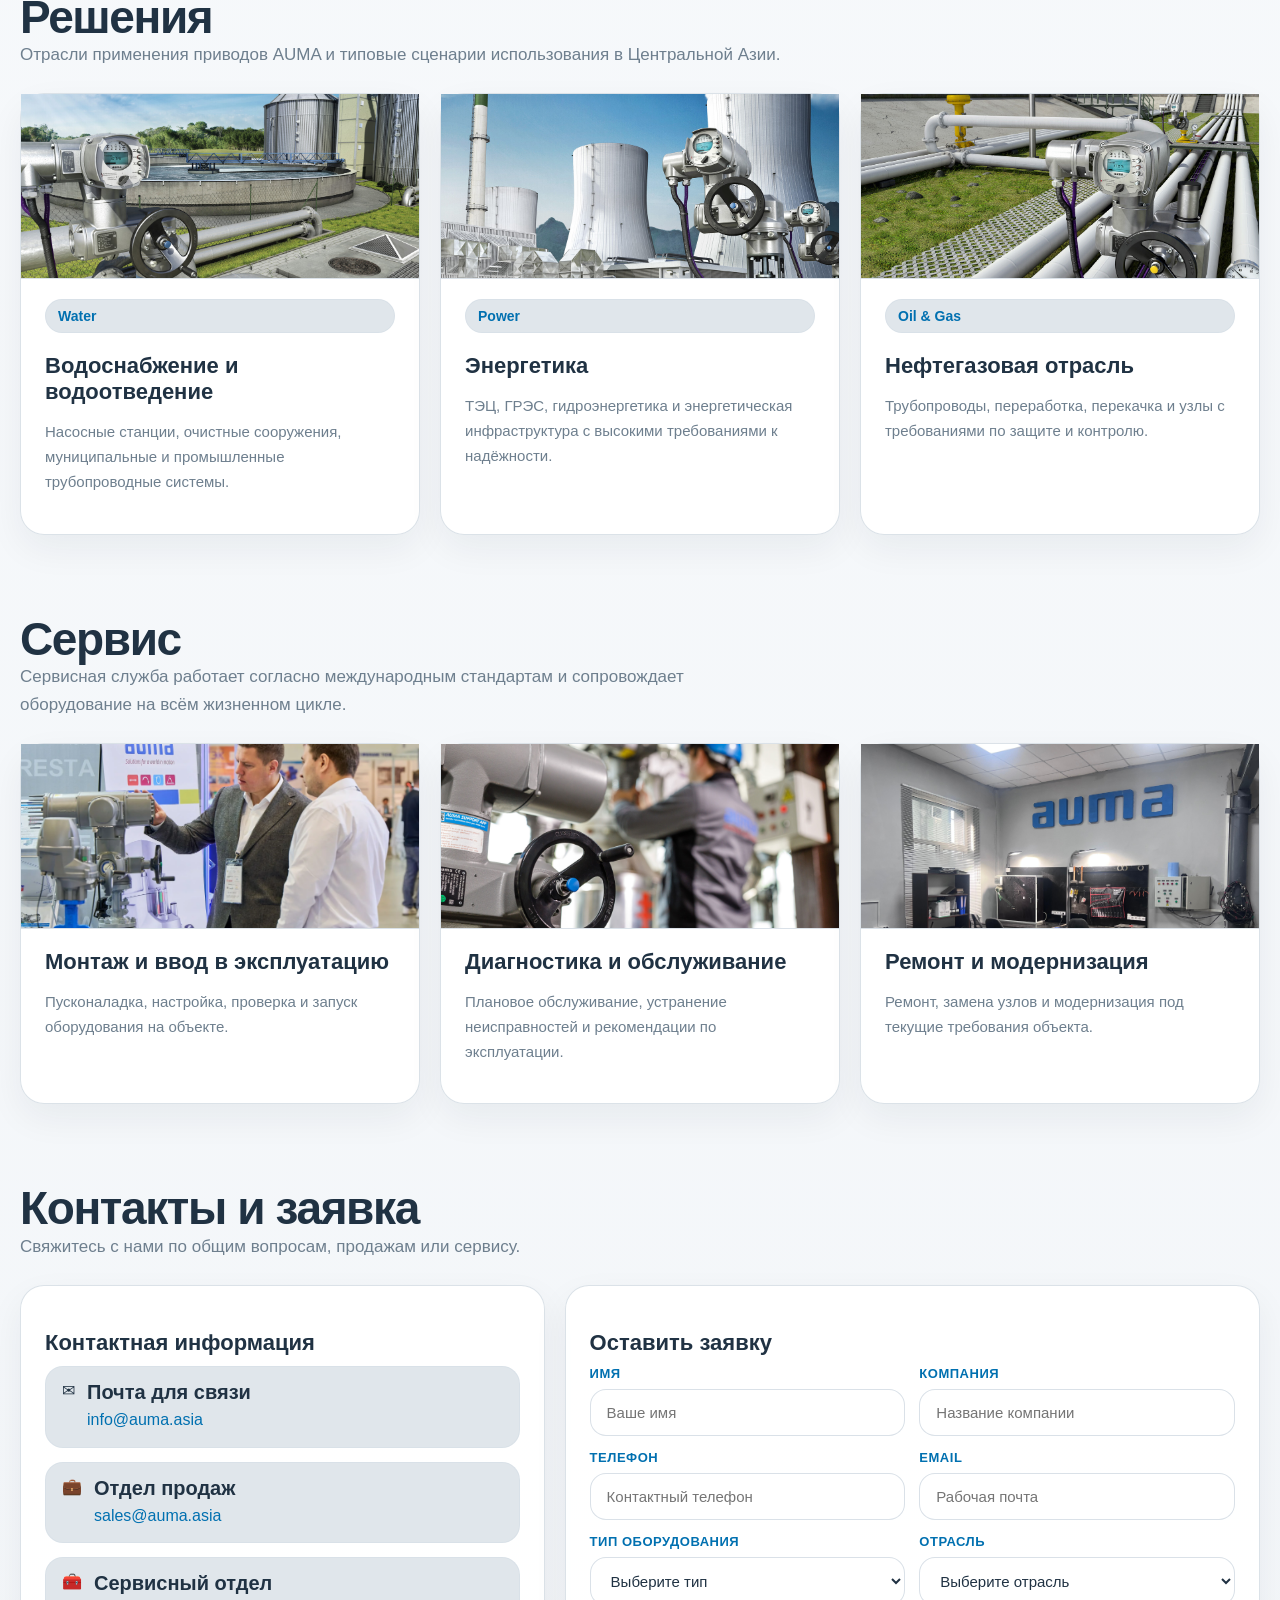
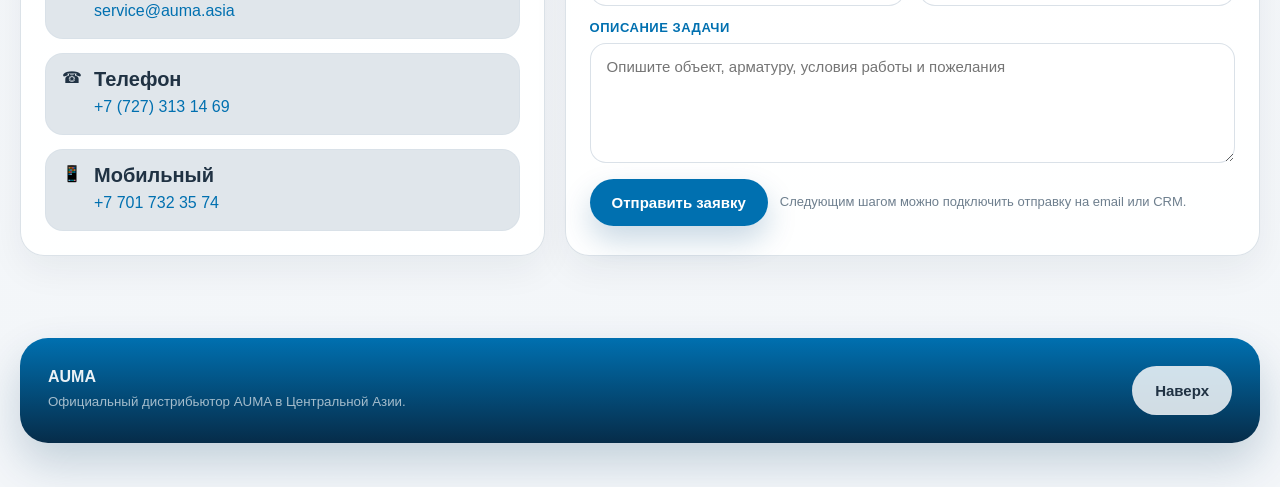
==== commit dde4f146: "v3.1 titile delete" ====
--- a/index.html
+++ b/index.html
@@ -55,8 +55,10 @@
         <div class="hero-card">
           <div class="hero-inner">
             <div>
-              <h1 data-i18n="heroTitle">AUMA в Центральной Азии — надёжный партнёр рядом</h1>
-              <p data-i18n="heroText">Мы работаем для Казахстана, Узбекистана, Кыргызстана, Таджикистана и Туркменистана. Понимаем специфику региона, говорим на одном языке и готовы поддержать ваш проект — от подбора оборудования до сервиса на объекте.</p>
+              <h1 data-i18n="heroTitle">AUMA электроприводы, автоматизация трубопроводной арматуры.</h1>
+
+              <!--ТЕКСТ НИЖЕ ОСНОВНОГО - <p data-i18n="heroText">Мы работаем для Казахстана, Узбекистана, Кыргызстана, Таджикистана и Туркменистана. Понимаем специфику региона, говорим на одном языке и готовы поддержать ваш проект — от подбора оборудования до сервиса на объекте.</p> -->
+              
               <div class="hero-actions">
                 <a class="btn btn-primary" href="#contacts" data-i18n="heroCtaPrimary">Подобрать привод</a>
               </div>
@@ -269,6 +271,7 @@
 
     <script>
         const dicts = {
+          // Russian translation (ru)
           ru: {
             brandRegion: "Central Asia",
             navDrives: "Виды приводов",
@@ -278,7 +281,7 @@
             navService: "Сервис",
             navContacts: "Контакты",
             eyebrow: "Официальный дистрибьютор AUMA в Центральной Азии",
-            heroTitle: "AUMA в Центральной Азии — надёжный партнёр рядом",
+            heroTitle: "AUMA — электроприводы, автоматизация трубопроводной арматуры",
             heroText: "Мы работаем для Казахстана, Узбекистана, Кыргызстана, Таджикистана и Туркменистана. Понимаем специфику региона, говорим на одном языке и готовы поддержать ваш проект — от подбора оборудования до сервиса на объекте.",
             heroCtaPrimary: "Подобрать привод",
             heroCtaSecondary: "Открыть каталог",
@@ -388,7 +391,7 @@
             footerText: "Официальный дистрибьютор AUMA в Центральной Азии.",
             backTop: "Наверх",
           },
-
+          // Kazakh translation (kk)
           kk: {
             brandRegion: "Орталық Азия",
             navDrives: "Жетек түрлері",
@@ -398,7 +401,7 @@
             navService: "Сервис",
             navContacts: "Байланыс",
             eyebrow: "Жетектер және арматура автоматикасы",
-            heroTitle: "AUMA Орталық Азияда — сенімді серіктесіңіз жақын жерде",
+            heroTitle: "AUMA — электр жетектері, құбыр арматурасын автоматтандыру",
             heroText: "Біз Қазақстан, Өзбекстан, Қырғызстан, Тәжікстан және Түркменстан үшін жұмыс істейміз. Аймақтың ерекшеліктерін түсінеміз, бір тілде сөйлейміз және сіздің жобаңызды қолдауға дайынбыз — жабдық таңдаудан бастап объектідегі сервистік қызметке дейін.",
             heroCtaPrimary: "Жетек таңдау",
             heroCtaSecondary: "Каталогты ашу",
@@ -508,7 +511,7 @@
             footerText: "Орталық Азиядағы AUMA ресми дистрибьюторы.",
             backTop: "Жоғары",
           },
-
+          // Uzbek translation (uz)
           uz: {
             brandRegion: "Markaziy Osiyo",
             navDrives: "Haydovchi turlari",
@@ -518,7 +521,7 @@
             navService: "Servis",
             navContacts: "Aloqa",
             eyebrow: "Haydovchilar va armatura avtomatikasi",
-            heroTitle: "AUMA Markaziy Osiyoda — ishonchli hamkoringiz yaqin atrofda",
+            heroTitle: "AUMA — elektr yuritmalari, quvur armaturasini avtomatlashtirish",
             heroText: "Biz Qozog'iston, O'zbekiston, Qirg'iziston, Tojikiston va Turkmaniston uchun ishlaymiz. Mintaqaning o'ziga xosligini tushunamiz, bir tilda gaplashamiz va sizning loyihangizni qo'llab-quvvatlashga tayyormiz — jihoz tanlashdan tortib ob'ektdagi servis xizmatiga qadar.",
             heroCtaPrimary: "Haydovchi tanlash",
             heroCtaSecondary: "Katalogni ochish",
@@ -628,7 +631,7 @@
             footerText: "Markaziy Osiyoda AUMA rasmiy distribyutori.",
             backTop: "Yuqoriga",
           },
-
+          // Turkmen translation (tk)
           tk: {
             brandRegion: "Merkezi Aziýa",
             navDrives: "Hereketlendirijiler",
@@ -638,7 +641,7 @@
             navService: "Hyzmat",
             navContacts: "Habarlaşmak",
             eyebrow: "Hereketlendirijiler we armatura awtomatikasy",
-            heroTitle: "AUMA Merkezi Aziýada — ynamdar hyzmatdaşyňyz ýakyn ýerde",
+            heroTitle: "AUMA — elektrik hereketlendirijileri, turba armaturasynyň awtomatlaşdyrylmagy",
             heroText: "Biz Gazagystan, Özbegistan, Gyrgyzystan, Täjigistan we Türkmenistan üçin işleýäris. Sebitiň aýratynlyklaryny düşünýäris, bir dilde gürleşýäris we taslamanyzy goldamaga taýýar — enjamlary saýlamadan başlap obýektdäki servis hyzmatyna çenli.",
             heroCtaPrimary: "Hereketlendiriji saýlamak",
             heroCtaSecondary: "Katalogy açmak",
@@ -748,7 +751,7 @@
             footerText: "Merkezi Aziýada AUMA resmi distribýutory.",
             backTop: "Ýokary",
           },
-
+          //  Tajik translation (tg)
           tg: {
             brandRegion: "Осиёи Марказӣ",
             navDrives: "Намудҳои муҳаррик",
@@ -758,7 +761,7 @@
             navService: "Хизматрасонӣ",
             navContacts: "Тамос",
             eyebrow: "Муҳаррикҳо ва автоматикаи арматура",
-            heroTitle: "AUMA дар Осиёи Марказӣ — шарики боэътимоди шумо наздик аст",
+            heroTitle: "AUMA — муҳаррикҳои барқӣ, автоматикунонии арматураи қубурӣ",
             heroText: "Мо барои Қазоқистон, Ӯзбекистон, Қирғизистон, Тоҷикистон ва Туркманистон кор мекунем. Мо хусусиятҳои минтақаро мефаҳмем, як забон гап мезанем ва омодаем, ки лоиҳаи шуморо дастгирӣ кунем — аз интихоби таҷҳизот то хидмати сервис дар объект.",
             heroCtaPrimary: "Интихоби муҳаррик",
             heroCtaSecondary: "Кушодани каталог",
@@ -868,7 +871,7 @@
             footerText: "Дистрибьютори расмии AUMA дар Осиёи Марказӣ.",
             backTop: "Боло",
           },
-
+          // Kyrgyz translation (ky)  
           ky: {
             brandRegion: "Борбордук Азия",
             navDrives: "Жетектин түрлөрү",
@@ -878,7 +881,7 @@
             navService: "Сервис",
             navContacts: "Байланыш",
             eyebrow: "Жетектер жана арматура автоматикасы",
-            heroTitle: "AUMA Борбордук Азияда — ишенимдүү өнөктөшүңүз жакын жерде",
+            heroTitle: "AUMA — электр жетектери, түтүк арматурасын автоматташтыруу",
             heroText: "Биз Казакстан, Өзбекстан, Кыргызстан, Тажикстан жана Түркмөнстан үчүн иштейбиз. Аймактын өзгөчөлүктөрүн түшүнөбүз, бир тилде сүйлөшөбүз жана сиздин долбооруңузду колдоого даярбыз — жабдык тандоодон баштап объекттеги сервис кызматына чейин.",
             heroCtaPrimary: "Жетек тандоо",
             heroCtaSecondary: "Каталогду ачуу",
@@ -988,7 +991,7 @@
             footerText: "Борбордук Азиядагы AUMA расмий дистрибьютору.",
             backTop: "Жогору",
           },
-
+          // ENGLISH translation (en)
           en: {
             brandRegion: "Central Asia",
             navDrives: "Drive Types",
@@ -998,7 +1001,7 @@
             navService: "Service",
             navContacts: "Contacts",
             eyebrow: "Actuators and valve automation",
-            heroTitle: "AUMA in Central Asia — your reliable partner nearby",
+            heroTitle: "AUMA — electric actuators, pipeline valve automation",
             heroText: "We operate for Kazakhstan, Uzbekistan, Kyrgyzstan, Tajikistan and Turkmenistan. We understand regional specifics, speak one language and are ready to support your project — from equipment selection to on-site service.",
             heroCtaPrimary: "Select actuator",
             heroCtaSecondary: "Open catalog",
